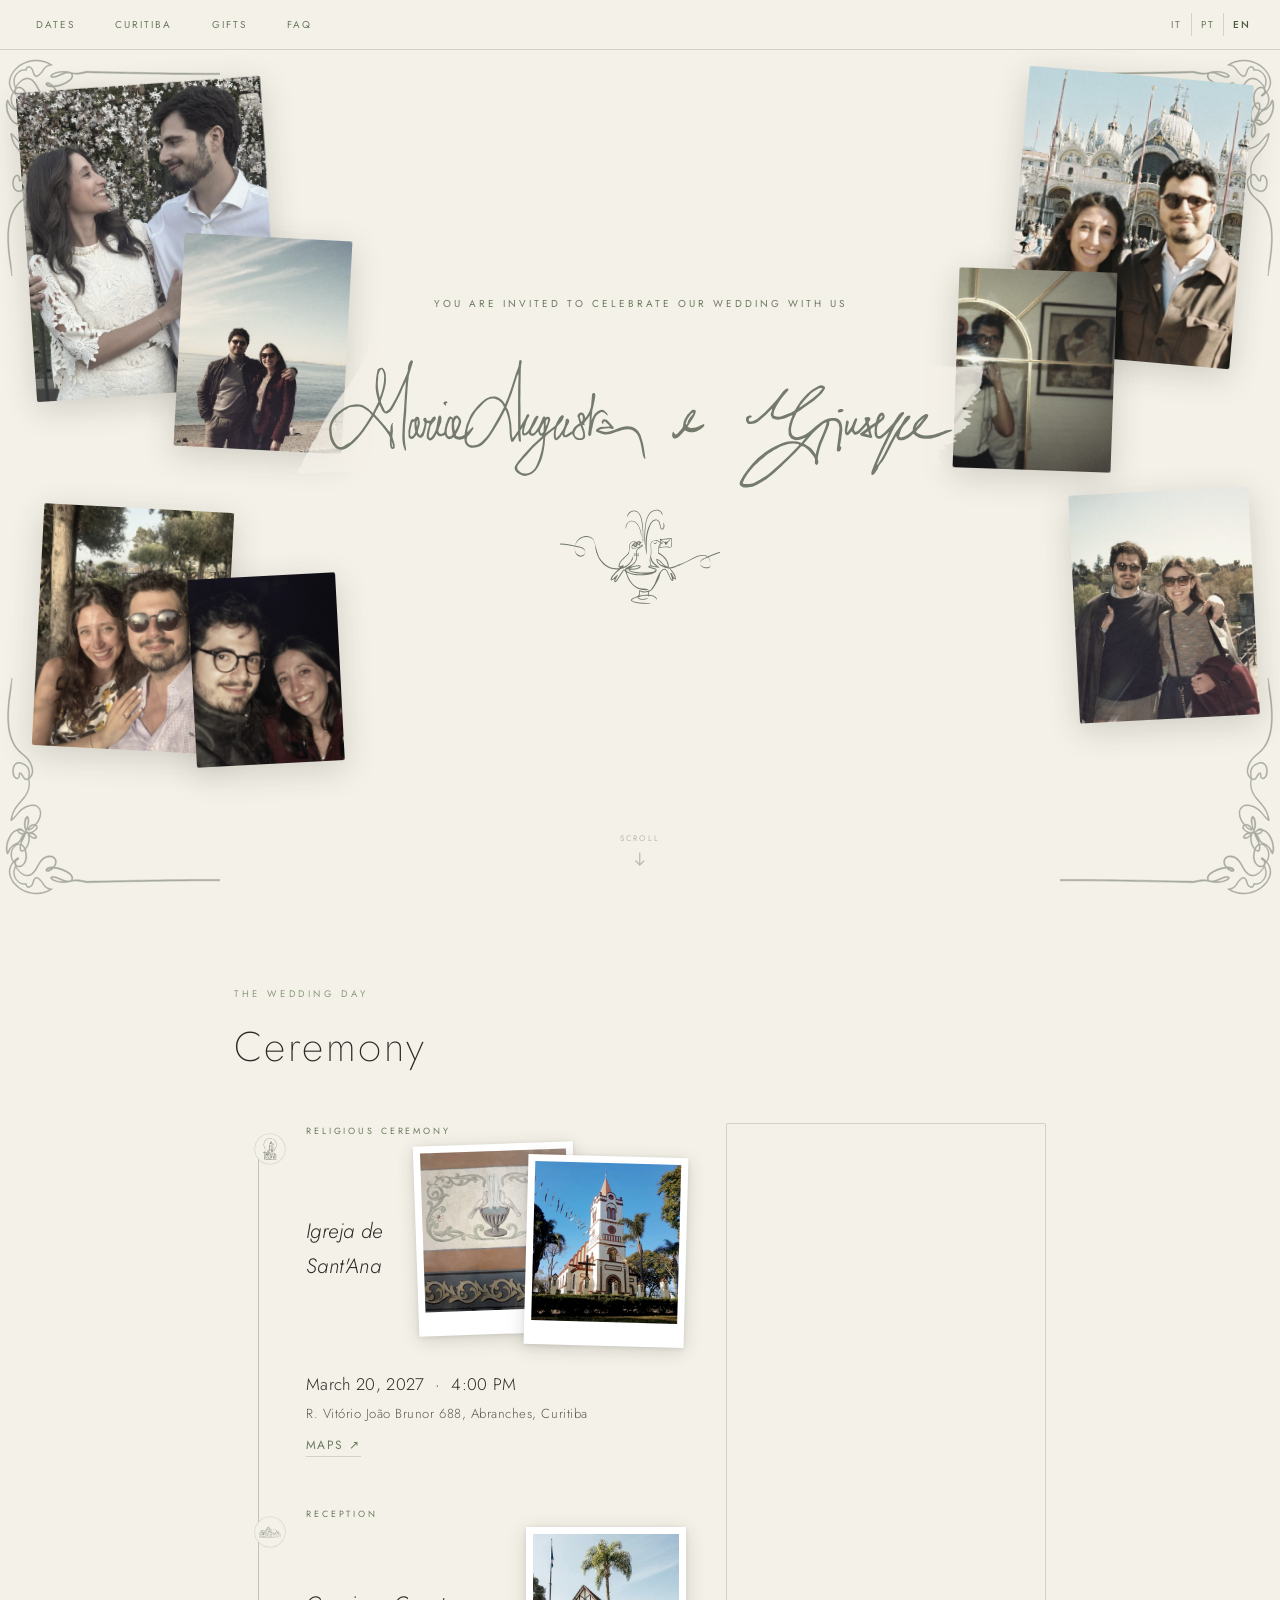
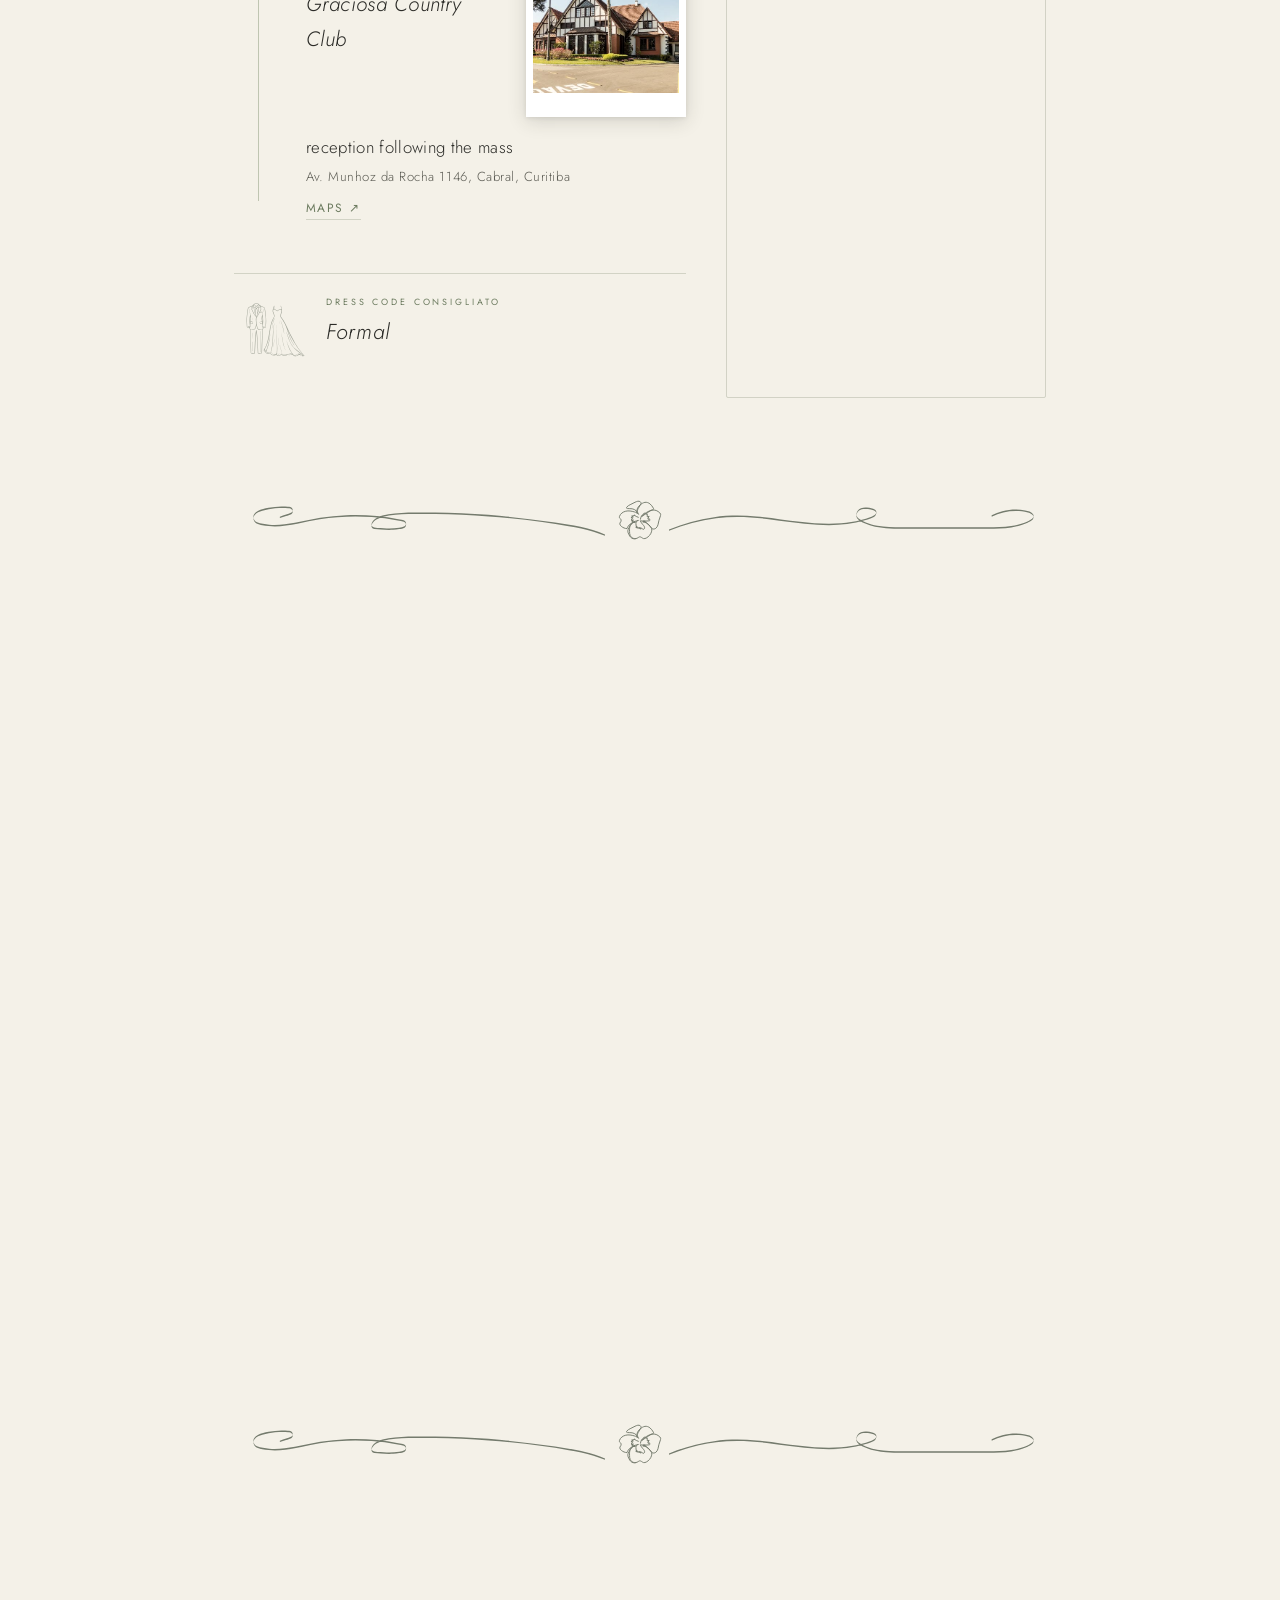
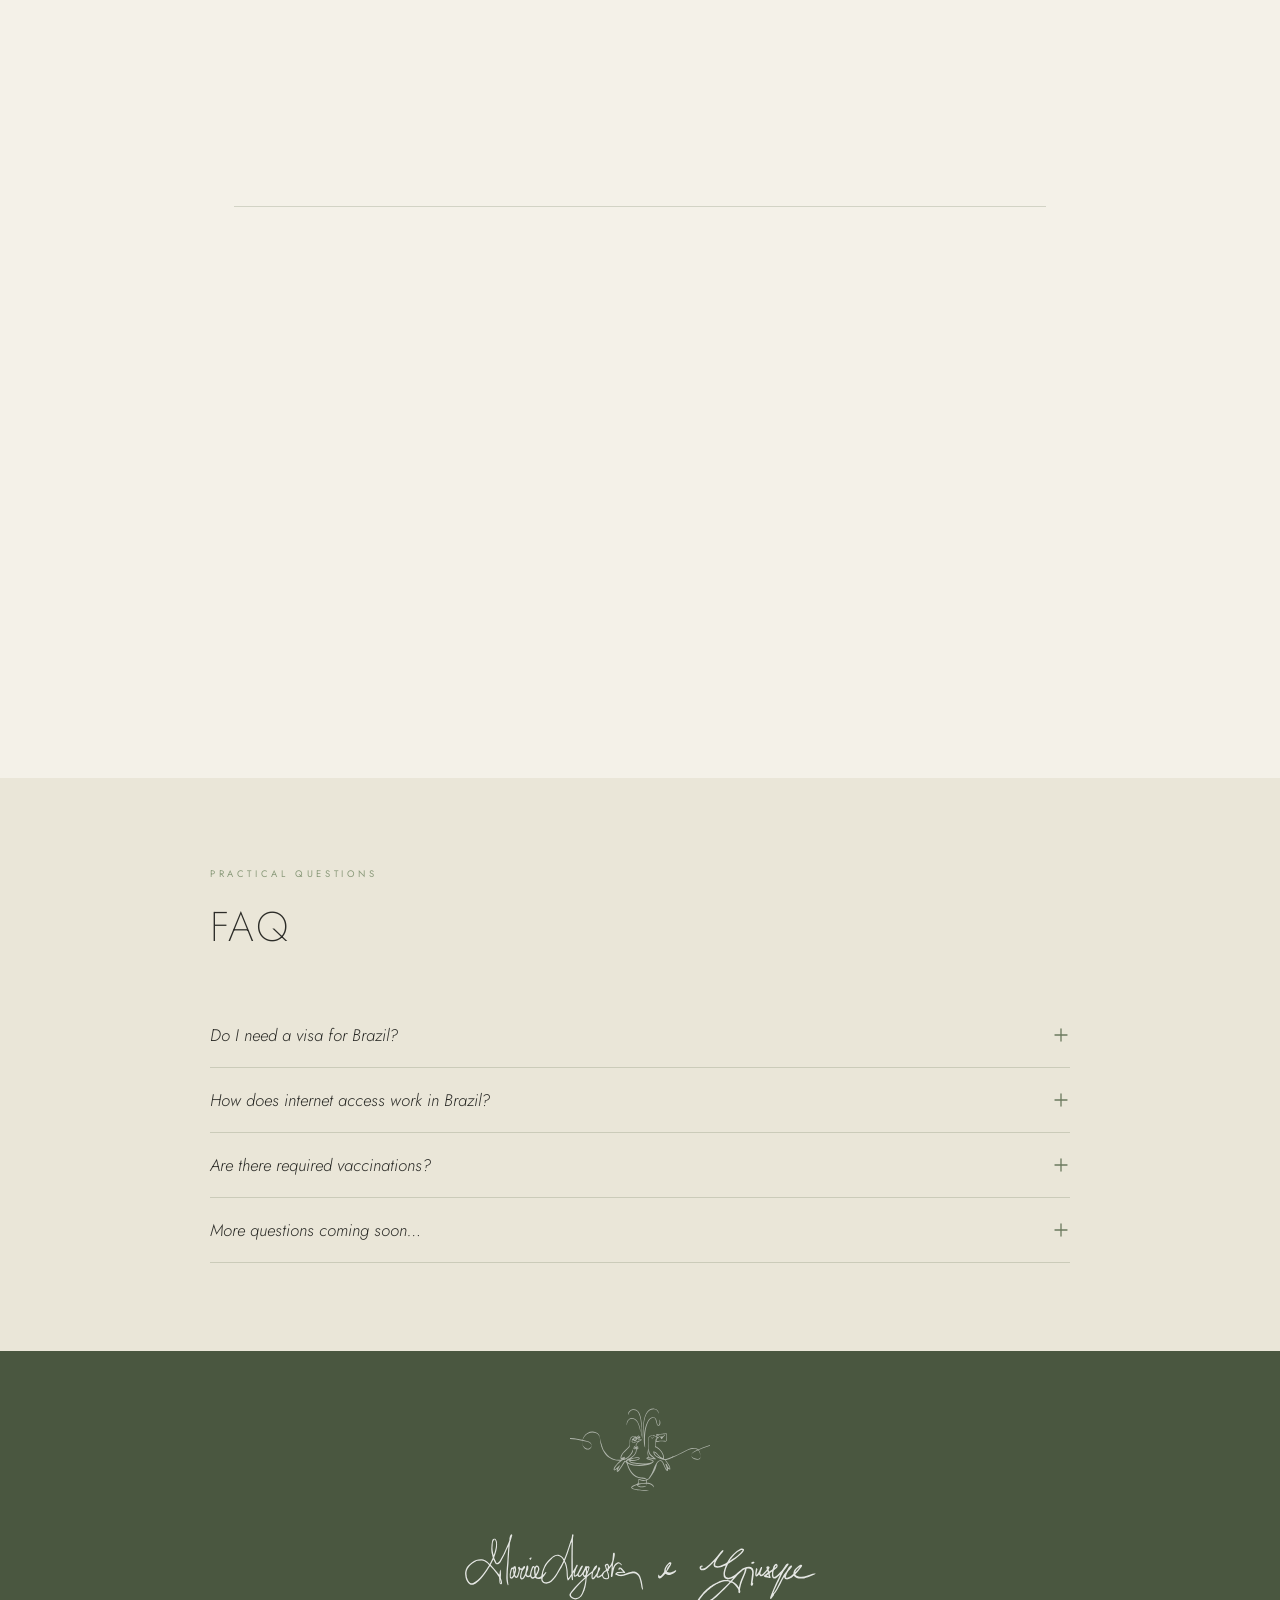
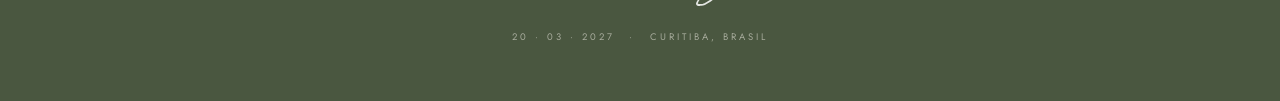
==== matrimonio/index.html @ 9238270e "change pic order" ====
<!doctype html><html><head><meta charset=utf8><meta name=viewport content="width=device-width,initial-scale=1"><style>:root{color-scheme:light}body{margin:0;padding:0;font:14px -apple-system,BlinkMacSystemFont,sans-serif;background:#fff;color:#000}img{max-width:100%}[hidden]:not([hidden=until-found i]){display:none!important}</style></head><body>
<!doctype html>
<html lang="it">
<head>
<meta charset="utf-8">
<base href="/matrimonio/">
<meta name="viewport" content="width=device-width, initial-scale=1">
<title>Maria Augusta & Giuseppe</title>
<meta name="description" content="Maria Augusta e Giuseppe — 20 Marzo 2027, Curitiba, Brasil">
<meta name="robots" content="noindex, nofollow">
<link rel="icon" type="image/svg+xml" href="data:image/svg+xml,%3Csvg%20xmlns%3D%27http%3A%2F%2Fwww.w3.org%2F2000%2Fsvg%27%20viewBox%3D%270%200%2032%2032%27%3E%3Crect%20width%3D%2732%27%20height%3D%2732%27%20fill%3D%27%23F4F1E8%27%2F%3E%3Ctext%20x%3D%2716%27%20y%3D%2723%27%20text-anchor%3D%27middle%27%20font-size%3D%2720%27%20font-family%3D%27Georgia%2Cserif%27%20fill%3D%27%234A5740%27%3E%E2%99%A1%3C%2Ftext%3E%3C%2Fsvg%3E">
<link rel="shortcut icon" type="image/svg+xml" href="data:image/svg+xml,%3Csvg%20xmlns%3D%27http%3A%2F%2Fwww.w3.org%2F2000%2Fsvg%27%20viewBox%3D%270%200%2032%2032%27%3E%3Crect%20width%3D%2732%27%20height%3D%2732%27%20fill%3D%27%23F4F1E8%27%2F%3E%3Ctext%20x%3D%2716%27%20y%3D%2723%27%20text-anchor%3D%27middle%27%20font-size%3D%2720%27%20font-family%3D%27Georgia%2Cserif%27%20fill%3D%27%234A5740%27%3E%E2%99%A1%3C%2Ftext%3E%3C%2Fsvg%3E">
<link rel="preconnect" href="https://fonts.googleapis.com">
<link rel="preconnect" href="https://fonts.gstatic.com" crossorigin>
<link rel="stylesheet" href="https://fonts.googleapis.com/css2?family=Jost:ital,wght@0,200;0,300;0,400;0,500;1,300;1,400&display=swap">
<link rel="preload" as="image" href="assets/analogs/a1.jpg" fetchpriority="high">
<link rel="preload" as="image" href="assets/analogs/a2.jpg">
<link rel="preload" as="image" href="assets/analogs/a3.jpg">
<link rel="preload" as="image" href="assets/analogs/a4.jpg">
<link rel="preload" as="image" href="assets/analogs/a5.jpg">
<link rel="preload" as="image" href="assets/analogs/a6.jpg">
<link rel="preload" as="image" href="assets/analogs/a7.jpg">
<link rel="stylesheet" href="https://cdnjs.cloudflare.com/ajax/libs/leaflet/1.9.4/leaflet.min.css" crossorigin="">
<script src="https://cdnjs.cloudflare.com/ajax/libs/leaflet/1.9.4/leaflet.min.js" crossorigin=""></script>
<style>
/* ═══════════════════════════════════════════════════════
   DESIGN TOKENS
   ═══════════════════════════════════════════════════════ */
:root {
  --cream:      #F4F1E8;
  --cream-deep: #EAE6D8;
  --sage:       #6B7A5E;
  --sage-dark:  #4A5740;
  --sage-light: #8A9A7A;
  --ink:        #2C2C28;
  --ink-soft:   #5A5A52;
  --line:       rgba(107,122,94,0.25);

  --font: 'Jost', 'Futura', 'Century Gothic', sans-serif;

  color-scheme: light;
}

/* ── Reset ── */
*, *::before, *::after { box-sizing: border-box; margin: 0; padding: 0; }
html { scroll-behavior: smooth; }
body {
  background: var(--cream);
  color: var(--ink);
  font-family: var(--font);
  font-size: 17px;
  line-height: 1.7;
}
img { max-width: 100%; display: block; }

/* ── Sticky nav ── */
#main-nav {
  position: sticky;
  top: 0;
  z-index: 200;
  background: var(--cream);
  border-bottom: 1px solid var(--line);
  display: flex;
  align-items: center;
  justify-content: center;
  padding: 0 16px;
  transition: background 0.35s, border-color 0.35s, box-shadow 0.35s;
  /* prevent layout shift on mobile from safe-area recalc */
  will-change: background, box-shadow;
}
#main-nav.scrolled { box-shadow: 0 2px 12px rgba(74,87,64,0.08); }

/* Dark-green nav when past the hero */
#main-nav.nav-dark {
  background: var(--sage-dark);
  border-bottom-color: rgba(255,255,255,0.1);
  box-shadow: 0 2px 16px rgba(44,44,40,0.18);
}
#main-nav.nav-dark .nav-link { color: rgba(244,241,232,0.75); }
#main-nav.nav-dark .nav-link:hover,
#main-nav.nav-dark .nav-link.active { color: var(--cream); }
#main-nav.nav-dark .lang-btn { color: rgba(244,241,232,0.65); }
#main-nav.nav-dark .lang-btn:hover,
#main-nav.nav-dark .lang-btn.active { color: var(--cream); }
#main-nav.nav-dark .lang-btn + .lang-btn { border-left-color: rgba(255,255,255,0.15); }

/* ── Language bar — desktop: pinned right inside nav ── */
#lang-bar {
  margin-left: auto;
  display: flex;
  align-items: center;
  padding: 0 4px;
  flex-shrink: 0;
}
.lang-btn {
  background: none;
  border: none;
  font-family: var(--font);
  font-size: 10px;
  letter-spacing: 0.18em;
  color: var(--sage);
  cursor: pointer;
  padding: 4px 9px;
  font-weight: 400;
  transition: color 0.2s;
  text-transform: uppercase;
}
.lang-btn:hover, .lang-btn.active { color: var(--sage-dark); font-weight: 500; }
.lang-btn + .lang-btn { border-left: 1px solid var(--line); }

/* ── Mobile: lang pill fixed bottom-right, always visible ── */
@media (max-width: 760px) {
  /* On mobile: nav is sticky but starts invisible — scrolls with hero, sticks after */
  #main-nav {
    position: sticky;
    top: 0;
    z-index: 1000;
    background: transparent;
    border-bottom-color: transparent;
    box-shadow: none !important;
    transition: background 0.3s, border-color 0.3s, box-shadow 0.3s;
  }
  /* Nav becomes visible (dark green) only once past the hero */
  #main-nav.nav-dark {
    background: var(--sage-dark) !important;
    border-bottom-color: rgba(255,255,255,0.1) !important;
    box-shadow: 0 2px 16px rgba(44,44,40,0.18) !important;
  }
  /* Cream background once scrolled but still in hero (e.g. after half-scroll) */
  #main-nav.scrolled:not(.nav-dark) {
    background: rgba(244,241,232,0.92) !important;
    border-bottom-color: var(--line) !important;
    box-shadow: 0 2px 8px rgba(44,44,40,0.08) !important;
    backdrop-filter: blur(8px);
    -webkit-backdrop-filter: blur(8px);
  }
  body { padding-top: 0; }
  /* Hero fills full svh — sticky nav is part of flow so subtract its height */
  #home {
    min-height: calc(100svh - 52px);
    padding-top: 32px;
  }

  #lang-bar {
    position: fixed;
    bottom: max(20px, env(safe-area-inset-bottom, 20px));
    right: 16px;
    top: auto;
    margin-left: 0;
    background: rgba(244,241,232,0.95);
    border: 1px solid var(--line);
    border-radius: 20px;
    padding: 5px 10px;
    box-shadow: 0 2px 12px rgba(44,44,40,0.18);
    z-index: 300;
    backdrop-filter: blur(6px);
    -webkit-backdrop-filter: blur(6px);
  }
  /* Always use dark text on mobile pill regardless of scroll/nav state —
     use high-specificity selector to beat #main-nav.nav-dark .lang-btn */
  #main-nav #lang-bar .lang-btn,
  #lang-bar .lang-btn { color: var(--sage) !important; }
  #main-nav #lang-bar .lang-btn:hover,
  #main-nav #lang-bar .lang-btn.active,
  #lang-bar .lang-btn:hover,
  #lang-bar .lang-btn.active { color: var(--sage-dark) !important; }
  #main-nav #lang-bar .lang-btn + .lang-btn,
  #lang-bar .lang-btn + .lang-btn { border-left-color: var(--line) !important; }
  .lang-btn { padding: 4px 8px; font-size: 10px; }

  /* Mobile: hide all static photos — slideshow takes over */
  .hero-photo { display: none !important; }

  /* Mobile: hide slideshow, show 4 corner photos instead */
  .hero-slideshow { display: none !important; }

  /* top-left big, top-right small, bottom-left small, bottom-right big */
  .hero-photo.p1 { display: block !important; width: 20vw; height: 26vw; top: 4%;    left: 2%;  right: auto; bottom: auto; }
  .hero-photo.p2 { display: block !important; width: 20vw; height: 26vw; bottom: 8%; left: 2%; right: auto; top: auto; }
  .hero-photo.p3 { display: block !important; width: 16vw; height: 20vw; top: 4%;    right: 2%; left: auto; bottom: auto; }
  .hero-photo.p4 { display: block !important; width: 20vw; height: 26vw; bottom: 8%; right: 2%; left: auto; top: auto; }
  .hero-photo.p5,
  .hero-photo.p6,
  .hero-photo.p7 { display: none !important; }

  /* Birds: smaller, sits between names and eyebrow */
  .hero-birds {
    width: 80px;
    margin: 12px auto 16px;
  }

  /* Names: slightly wider on mobile */
  .hero-names-img { width: 88%; max-width: none; }

  /* Scroll cue and content: above slideshow */
  .scroll-cue { z-index: 5; }
  .hero-content-group { position: relative; z-index: 3; }

  /* Names SVG: bigger on mobile */
  .hero-names-img {
    width: 96%;
    max-width: none;
  }
}
.nav-link {
  display: block;
  font-family: var(--font);
  font-size: 10px;
  letter-spacing: 0.2em;
  text-transform: uppercase;
  font-weight: 400;
  color: var(--sage);
  text-decoration: none;
  padding: 16px 20px;
  transition: color 0.2s;
  white-space: nowrap;
}
.nav-link:hover, .nav-link.active { color: var(--sage-dark); }

/* ── Section defaults ── */
section {
  padding-block: 88px;
  padding-inline: 24px;
  max-width: 860px;
  margin-inline: auto;
}

/* ── Section heading ── */
.section-eyebrow {
  font-family: var(--font);
  font-size: 9.5px;
  letter-spacing: 0.38em;
  text-transform: uppercase;
  font-weight: 400;
  color: var(--sage-light);
  margin-bottom: 10px;
}
.section-title {
  font-family: var(--font);
  font-weight: 200;
  font-size: clamp(1.8rem, 4.5vw, 2.6rem);
  letter-spacing: 0.06em;
  color: var(--ink);
  text-wrap: balance;
  margin-bottom: 40px;
}

/* ── Section divider ── */
.section-divider {
  width: 100%;
  max-width: 860px;
  margin-inline: auto;
  display: block;
  height: 56px;
  background: transparent;
  object-fit: contain;
  padding-inline: 24px;
  /* uniform vertical rhythm — sections end at their padding-block bottom,
     divider adds equal spacing on both sides */
  margin-block: 0;
}
/* wrapper so divider gets consistent vertical space */
.divider-wrap {
  padding-block: 6px;
  background: var(--cream);
}

/* ════════════════════════════════════════════════════
   HERO
   ════════════════════════════════════════════════════ */
#home {
  /* Fill exactly the viewport minus the sticky nav (~52px) */
  min-height: calc(100svh - 52px);
  display: flex;
  flex-direction: column;
  align-items: center;
  justify-content: center;
  text-align: center;
  /* top padding = nav height so content never starts under the nav bar */
  padding-block: 52px 64px;
  padding-inline: 24px;
  max-width: none;
  position: relative;
  overflow: hidden;
}

/* ── Mobile slideshow (hidden on desktop) ── */
.hero-slideshow { display: none; }

/* ── Parallax floating photos ── */
.hero-photos {
  position: absolute;
  inset: 0;
  pointer-events: none;
  z-index: 0;
}
.hero-photo {
  position: absolute;
  will-change: transform;
  box-shadow: 0 8px 32px rgba(44,44,40,0.18);
  overflow: hidden;
  border-radius: 2px;
}
.hero-photo img {
  width: 100%;
  height: 100%;
  object-fit: cover;
  display: block;
  filter: sepia(20%) saturate(0.75) brightness(1.04) contrast(0.92);
  image-orientation: from-image;
}
/* Individual photo positions + sizes — rotation applied by JS via data-rot */
/* LEFT side: 4 photos — two overlapping columns */
.hero-photo.p1 { width: 245px; height: 310px; top:  4%; left:  2%; }   /* outer top-left */
.hero-photo.p2 { width: 190px; height: 242px; top: 54%; left:  3%; }   /* outer bottom-left */
.hero-photo.p6 { width: 168px; height: 213px; top: 22%; left: 14%; }   /* inner — overlaps p1 bottom + p2 top */
.hero-photo.p7 { width: 148px; height: 188px; top: 62%; left: 15%; }   /* inner — overlaps p2, below p6 */
/* RIGHT side: 3 photos */
.hero-photo.p3 { width: 225px; height: 285px; top:  3%; right: 3%; }   /* outer top-right */
.hero-photo.p4 { width: 180px; height: 228px; top: 52%; right: 2%; }   /* outer bottom-right */
.hero-photo.p5 { width: 158px; height: 200px; top: 26%; right:13%; }   /* inner right */

/* Hero content sits above photos */
#home > *:not(.hero-photos):not(.hero-slideshow):not(.corner-frame):not(.hero-brush-svg):not(.scroll-cue) {
  position: relative;
  z-index: 3;
}
/* Scroll cue is absolute-positioned, needs its own stacking */
.scroll-cue {
  z-index: 5 !important;
}
/* Content group: transparent flex column wrapper, centred */
.hero-content-group {
  display: flex;
  flex-direction: column;
  align-items: center;
  width: 100%;
}

/* ── Hero intro animations ── */
@keyframes photoPopIn {
  0%   { opacity: 0; transform: rotate(var(--rot)) scale(0.82) translate(0,0); }
  60%  { opacity: 1; transform: rotate(var(--rot)) scale(1.04) translate(0,0); }
  100% { opacity: 1; transform: rotate(var(--rot)) scale(1)    translate(0,0); }
}
@keyframes heroFadeUp {
  from { opacity: 0; transform: translateY(16px); }
  to   { opacity: 1; transform: translateY(0); }
}

/* Photos hidden until JS fires the animation */
.hero-photo {
  opacity: 0;
}
.hero-photo.animate-in {
  animation: photoPopIn 0.55s cubic-bezier(0.34, 1.3, 0.64, 1) forwards;
}

/* Text group hidden; fades in as a block */
.hero-content-group {
  display: contents; /* children keep their own layout */
}
.hero-content-group > * {
  position: relative;
  z-index: 3;
}
.hero-content-group.animate-in > * {
  animation: heroFadeUp 0.7s ease forwards;
}
/* Stagger each child of the content group */
.hero-content-group.animate-in > *:nth-child(1) { animation-delay: 0s; }
.hero-content-group.animate-in > *:nth-child(2) { animation-delay: 0.08s; }
.hero-content-group.animate-in > *:nth-child(3) { animation-delay: 0.16s; }
.hero-content-group.animate-in > *:nth-child(4) { animation-delay: 0.24s; }
.hero-content-group.animate-in > *:nth-child(5) { animation-delay: 0.32s; }
/* Before animate-in fires, keep content invisible */
.hero-content-group > * { opacity: 0; }

.corner-frame {
  position: absolute;
  width: 220px;
  height: 220px;
  pointer-events: none;
  opacity: 0.6;
}
.corner-frame.tl { top: 6px; left: 0; }
.corner-frame.tr { top: 6px; right: 0; transform: scaleX(-1); }
.corner-frame.bl { bottom: 0; left: 0; transform: scaleY(-1); }
.corner-frame.br { bottom: 0; right: 0; transform: scale(-1); }

.hero-eyebrow {
  font-family: var(--font);
  font-size: 10px;
  letter-spacing: 0.3em;
  text-transform: uppercase;
  font-weight: 400;
  color: var(--sage);
  margin-bottom: 28px;
}

.hero-birds {
  width: 160px;
  height: auto;
  margin: 0 auto 36px;
}
.hero-birds-placeholder {
  width: 160px;
  height: 100px;
  margin: 0 auto 36px;
  border: 1px dashed var(--sage-light);
  border-radius: 4px;
  display: flex;
  align-items: center;
  justify-content: center;
  color: var(--sage-light);
  font-size: 9px;
  letter-spacing: 0.18em;
  text-transform: uppercase;
  opacity: 0.7;
}

.hero-names-img {
  max-width: 640px;
  width: 90%;
  height: auto;
  margin: 0 auto 6px;
}

.hero-date {
  font-family: var(--font);
  font-size: 13px;
  letter-spacing: 0.32em;
  text-transform: uppercase;
  font-weight: 400;
  color: var(--sage);
  margin-top: 28px;
  margin-bottom: 56px;
}

/* ── Brush strokes behind hero text — sized/placed by JS ── */
@keyframes brushDraw {
  from { clip-path: inset(-60% 105% -60% -5%); }
  to   { clip-path: inset(-60%   0% -60% -5%); }
}
.hero-brush-svg {
  position: absolute;
  z-index: 1;
  pointer-events: none;
  opacity: 0;
  overflow: visible;
  object-fit: fill;   /* SVG squishes/stretches to match JS-set dimensions */
  clip-path: inset(-60% 105% -60% -5%);
  /* no blend mode — cream fill matches bg exactly, invisible on desktop */
}
.hero-brush-svg.animate-in {
  opacity: 0.8;
  animation: brushDraw 0.7s cubic-bezier(0.3, 0, 0.5, 1) forwards;
}


.quick-links {
  display: flex;
  flex-wrap: wrap;
  justify-content: center;
  gap: 10px;
}
.quick-link {
  font-family: var(--font);
  font-size: 9.5px;
  letter-spacing: 0.22em;
  text-transform: uppercase;
  font-weight: 400;
  color: var(--sage-dark);
  text-decoration: none;
  border: 1px solid var(--sage-light);
  padding: 10px 22px;
  background: rgba(244,241,232,0.55);
  backdrop-filter: blur(4px);
  -webkit-backdrop-filter: blur(4px);
  transition: background 0.2s, color 0.2s;
}
.quick-link:hover {
  background: var(--sage-dark);
  color: var(--cream);
  border-color: var(--sage-dark);
}

.scroll-cue {
  position: absolute;
  bottom: 28px;
  left: 50%;
  transform: translateX(-50%);
  display: flex;
  flex-direction: column;
  align-items: center;
  gap: 6px;
  opacity: 0.45;
  animation: nudge 2.2s ease-in-out infinite;
  z-index: 4;
}
.scroll-cue span {
  font-family: var(--font);
  font-size: 8px;
  letter-spacing: 0.28em;
  text-transform: uppercase;
  color: var(--sage);
}
@keyframes nudge {
  0%, 100% { transform: translateX(-50%) translateY(0); }
  50%       { transform: translateX(-50%) translateY(6px); }
}

/* ════════════════════════════════════════════════════
   CERIMÔNIA
   ════════════════════════════════════════════════════ */
#cerimonia { background: var(--cream); }

.timeline {
  position: relative;
  padding-left: 72px;
  margin-bottom: 52px;
}
.timeline::before {
  content: '';
  position: absolute;
  left: 24px;
  top: 20px;
  bottom: 20px;
  width: 1px;
  background: var(--sage-light);
  opacity: 0.5;
}

.timeline-stop {
  position: relative;
  margin-bottom: 48px;
}
.timeline-stop:last-child { margin-bottom: 0; }
.timeline-place-row { isolation: isolate; }

.timeline-icon {
  position: absolute;
  left: -62px;
  top: 0;
  width: 52px;
  height: 52px;
  background: var(--cream);
  display: flex;
  align-items: center;
  justify-content: center;
  border: 1px solid var(--line);
  border-radius: 50%;
  padding: 6px;
  transition: transform 0.6s cubic-bezier(0.34,1.56,0.64,1), box-shadow 0.4s ease;
  transform: scale(0.6);
}
.timeline-icon.in-view {
  transform: scale(1.12);
  box-shadow: 0 6px 28px rgba(74,87,64,0.22);
}
.timeline-icon img {
  width: 100%;
  height: 100%;
  object-fit: contain;
}

.timeline-label {
  font-family: var(--font);
  font-size: 9px;
  letter-spacing: 0.32em;
  text-transform: uppercase;
  font-weight: 400;
  color: var(--sage);
  margin-bottom: 6px;
}
.timeline-place {
  font-family: var(--font);
  font-weight: 300;
  font-style: italic;
  font-size: 1.3rem;
  color: var(--ink);
  margin-bottom: 4px;
  letter-spacing: 0.02em;
}
.timeline-detail {
  font-family: var(--font);
  font-size: 0.88rem;
  color: var(--ink-soft);
  font-weight: 300;
  line-height: 1.6;
}
.timeline-date {
  font-family: var(--font);
  font-weight: 300;
  font-size: 1.05rem;
  color: var(--ink);
  margin-bottom: 4px;
  letter-spacing: 0.02em;
}
.timeline-address {
  font-family: var(--font);
  font-size: 0.82rem;
  font-weight: 300;
  color: var(--ink-soft);
  letter-spacing: 0.04em;
  margin-bottom: 2px;
}
.timeline-maps-link {
  display: inline-block;
  margin-top: 8px;
  font-family: var(--font);
  font-size: 0.75rem;
  letter-spacing: 0.12em;
  text-transform: uppercase;
  color: var(--sage);
  text-decoration: none;
  border-bottom: 1px solid var(--line);
  padding-bottom: 1px;
  transition: color 0.2s, border-color 0.2s;
}
.timeline-maps-link:hover { color: var(--sage-dark); border-color: var(--sage-dark); }

.dress-code-block {
  padding: 20px 0 32px;
  margin-bottom: 0;
  display: flex;
  align-items: flex-start;
  gap: 20px;
  border-top: 1px solid var(--line);
}
.dress-icon {
  flex-shrink: 0;
  width: 72px;
  height: 72px;
  opacity: 0.65;
}
.dress-label {
  font-family: var(--font);
  font-size: 9px;
  letter-spacing: 0.32em;
  text-transform: uppercase;
  font-weight: 400;
  color: var(--sage);
  margin-bottom: 5px;
}
.dress-value {
  font-family: var(--font);
  font-weight: 300;
  font-style: italic;
  font-size: 1.35rem;
  color: var(--ink);
  letter-spacing: 0.03em;
  margin-bottom: 5px;
}
.dress-desc {
  font-size: 0.86rem;
  font-weight: 300;
  color: var(--ink-soft);
}

.map-link-banner {
  display: flex;
  align-items: center;
  justify-content: space-between;
  gap: 16px;
  border: 1px solid var(--line);
  padding: 20px 24px;
  text-decoration: none;
  transition: border-color 0.2s, background 0.2s;
}
.map-link-banner:hover { border-color: var(--sage); background: var(--cream-deep); }
.map-link-text {
  font-family: var(--font);
  font-size: 10px;
  letter-spacing: 0.22em;
  text-transform: uppercase;
  font-weight: 400;
  color: var(--sage-dark);
}
.map-link-sub {
  font-size: 0.84rem;
  font-weight: 300;
  color: var(--ink-soft);
  margin-top: 3px;
  font-style: italic;
}
.map-arrow { color: var(--sage); flex-shrink: 0; }

/* ════════════════════════════════════════════════════
   PRESENTI
   ════════════════════════════════════════════════════ */
#presenti {
  background: var(--cream);
}

.gifts-intro {
  font-family: var(--font);
  font-weight: 300;
  font-style: italic;
  font-size: 1.1rem;
  color: var(--ink-soft);
  max-width: 540px;
  margin-bottom: 40px;
  text-wrap: balance;
  line-height: 1.8;
}

/* ── Lista nozze: 3-column row ── */
.gift-lists {
  display: grid;
  grid-template-columns: repeat(3, 1fr);
  gap: 14px;
  border-top: 1px solid var(--line);
  padding-top: 16px;
  margin-bottom: 14px;
}
@media (max-width: 600px) {
  .gift-lists { grid-template-columns: 1fr; }
}

.gift-list-card {
  display: flex;
  flex-direction: column;
  border: 1px solid var(--line);
  border-radius: 2px;
  overflow: hidden;
  text-decoration: none;
  background: var(--cream);
  transition: background 0.2s, border-color 0.2s;
}
.gift-list-card:hover {
  background: var(--cream-deep);
  border-color: var(--sage-light);
}
.gift-list-img {
  width: 100%;
  aspect-ratio: 3/2;
  overflow: hidden;
  position: relative;
  background: var(--cream-deep);
}
.gift-list-img img {
  position: absolute; inset: 0;
  width: 100%; height: 100%;
  object-fit: cover;
}
.gift-list-body {
  padding: 16px 18px 18px;
  display: flex;
  flex-direction: column;
  gap: 4px;
  flex: 1;
}
.gift-list-label {
  font-family: var(--font);
  font-size: 9.5px;
  letter-spacing: 0.28em;
  text-transform: uppercase;
  font-weight: 400;
  color: var(--sage);
}
.gift-list-name {
  font-family: var(--font);
  font-weight: 300;
  font-size: 1.1rem;
  color: var(--ink);
}
.gift-list-cta {
  font-family: var(--font);
  font-size: 9px;
  letter-spacing: 0.2em;
  text-transform: uppercase;
  color: var(--sage-dark);
  border-bottom: 1px solid var(--sage-light);
  padding-bottom: 1px;
  margin-top: 10px;
  align-self: flex-start;
  transition: color 0.2s, border-color 0.2s;
}
.gift-list-card:hover .gift-list-cta { color: var(--ink); border-color: var(--ink); }

/* ── Vita insieme: wide banner ── */
.gift-vita {
  border: 1px solid var(--line);
  border-radius: 2px;
  overflow: hidden;
  display: grid;
  grid-template-columns: 200px 1fr;
  min-height: 160px;
  cursor: pointer;
  text-decoration: none;
  background: var(--cream);
  transition: background 0.2s, border-color 0.2s;
}
.gift-vita:hover { background: var(--cream-deep); border-color: var(--sage-light); }
@media (max-width: 600px) {
  .gift-vita { grid-template-columns: 1fr; }
  .gift-vita-img { aspect-ratio: 16/7; min-height: unset; }
}
.gift-vita-img {
  position: relative;
  overflow: hidden;
  background: var(--cream-deep);
}
.gift-vita-img img {
  position: absolute; inset: 0;
  width: 100%; height: 100%;
  object-fit: cover;
}
.gift-vita-body {
  padding: 28px 32px;
  display: flex;
  flex-direction: column;
  justify-content: center;
  gap: 8px;
}
.gift-vita-label {
  font-family: var(--font);
  font-size: 9.5px;
  letter-spacing: 0.28em;
  text-transform: uppercase;
  font-weight: 400;
  color: var(--sage);
}
.gift-vita-text {
  font-family: var(--font);
  font-weight: 300;
  font-style: italic;
  font-size: 1rem;
  color: var(--ink-soft);
  line-height: 1.75;
  max-width: 480px;
}
.gift-vita-cta {
  font-family: var(--font);
  font-size: 9px;
  letter-spacing: 0.2em;
  text-transform: uppercase;
  color: var(--sage-dark);
  border-bottom: 1px solid var(--sage-light);
  padding-bottom: 1px;
  margin-top: 4px;
  align-self: flex-start;
  transition: color 0.2s, border-color 0.2s;
}
.gift-vita:hover .gift-vita-cta { color: var(--ink); border-color: var(--ink); }

/* keep old classes for iban details (still used) */
.iban-block {
  display: block;
  padding: 28px 32px;
  background: var(--cream);
  border: 1px solid var(--line);
  border-radius: 2px;
  margin-top: 14px;
}
.iban-block .gift-item-label { margin-bottom: 12px; }
.iban-accounts {
  display: grid;
  grid-template-columns: 1fr 1fr;
  gap: 24px;
  margin-top: 4px;
}
.iban-entry label {
  font-family: var(--font);
  font-size: 9px;
  letter-spacing: 0.28em;
  text-transform: uppercase;
  font-weight: 400;
  color: var(--sage);
  display: block;
  margin-bottom: 5px;
}
.iban-value {
  font-family: var(--font);
  font-size: 0.88rem;
  font-weight: 300;
  color: var(--ink-soft);
  font-style: italic;
}
/* legacy – kept for any remaining references */
.gift-items { display: none; }
.gift-item-label {
  font-family: var(--font);
  font-size: 10px;
  letter-spacing: 0.28em;
  text-transform: uppercase;
  font-weight: 400;
  color: var(--sage);
}

/* ════════════════════════════════════════════════════
   VIAGEM — interactive map layout
   ════════════════════════════════════════════════════ */
#viagem {
  background: var(--cream);
  padding-inline: 0;
  max-width: none;
  padding-block: 0; /* section default overridden — viagem manages its own spacing */
}

.viagem-intro {
  max-width: 860px;
  margin-inline: auto;
  padding-inline: 24px;
  padding-top: 88px;
  padding-bottom: 40px;
}

/* ─ Leaflet map overrides ─ */
#map-sticky, #map-mobile, #map-brazil { background: var(--cream-deep); }

/* Zoom controls */
.leaflet-control-zoom a {
  font-family: var(--font) !important;
  color: var(--ink) !important;
  border-color: var(--line) !important;
  background: var(--cream) !important;
}
.leaflet-control-zoom a:hover { background: var(--cream-deep) !important; }
/* Attribution */
.leaflet-control-attribution {
  font-family: var(--font) !important;
  font-size: 9px !important;
  color: var(--ink-soft) !important;
  background: rgba(244,241,232,0.8) !important;
  letter-spacing: 0.04em;
}
/* Popup */
.leaflet-popup-content-wrapper {
  border-radius: 2px !important;
  box-shadow: 0 4px 20px rgba(74,87,64,0.15) !important;
  border: 1px solid var(--line) !important;
  background: var(--cream) !important;
  padding: 0 !important;
}
.leaflet-popup-content { margin: 12px 14px !important; }
.leaflet-popup-tip { background: var(--cream) !important; }
.leaflet-popup-close-button {
  color: var(--ink-soft) !important;
  top: 4px !important;
  right: 6px !important;
}
.map-popup strong {
  font-family: var(--font);
  font-weight: 400;
  font-style: italic;
  font-size: 13px;
  color: var(--ink);
  display: block;
  margin-bottom: 2px;
}
.map-popup span {
  font-family: var(--font);
  font-size: 11px;
  color: var(--ink-soft);
  font-weight: 300;
  letter-spacing: 0.06em;
}
.map-popup a.brazil-popup-link {
  display: block;
  margin-top: 6px;
  font-family: var(--font);
  font-size: 10px;
  letter-spacing: 0.14em;
  text-transform: uppercase;
  color: var(--sage-dark);
  text-decoration: none;
  font-weight: 400;
  border-top: 1px solid var(--line);
  padding-top: 6px;
}
.map-popup a.brazil-popup-link:hover { color: var(--ink); }

/* ─ Desktop: sticky split layout ─ */
.viagem-sticky-wrap {
  display: flex;
  align-items: flex-start;
  max-width: 1200px;
  margin-inline: auto;
  padding-inline: 24px;
  gap: 0;
}

.viagem-map-sticky {
  position: sticky;
  top: 52px;
  width: 42%;
  flex-shrink: 0;
  height: calc(100vh - 52px - 40px);
  display: flex;
  flex-direction: column;
  padding: 32px 32px 32px 0;
}
#map-sticky {
  flex: 1;
  border: 1px solid var(--line);
  border-radius: 2px;
  overflow: hidden;
}

/* Hide the top full-width map on desktop — only used for mobile */
.viagem-map-mobile {
  display: none;
}

.viagem-content {
  flex: 1;
  padding: 48px 0 88px 40px;
  border-left: 1px solid var(--line);
}

.travel-city-heading {
  font-family: var(--font);
  font-weight: 200;
  font-style: italic;
  font-size: 1.4rem;
  color: var(--ink);
  letter-spacing: 0.04em;
  margin-bottom: 36px;
  padding-bottom: 14px;
  border-bottom: 1px solid var(--line);
}

.travel-col { margin-bottom: 52px; }
.travel-col:last-child { margin-bottom: 0; }

.travel-col-title {
  font-family: var(--font);
  font-size: 10px;
  letter-spacing: 0.28em;
  text-transform: uppercase;
  font-weight: 400;
  color: var(--sage);
  margin-bottom: 20px;
  padding-bottom: 10px;
  border-bottom: 1px solid var(--line);
}

/* ─ Location cards (list items) ─ */
.travel-card {
  padding: 14px 16px;
  border-bottom: 1px solid var(--line);
  cursor: pointer;
  transition: background 0.18s;
  border-radius: 2px;
  display: flex;
  align-items: flex-start;
  gap: 12px;
  text-decoration: none;
  color: inherit;
}
.travel-card:hover, .travel-card.active {
  background: var(--cream-deep);
}
.travel-card.active {
  border-left: 2px solid var(--sage);
  padding-left: 14px;
}
.travel-card-dot {
  flex-shrink: 0;
  width: 8px;
  height: 8px;
  border-radius: 50%;
  margin-top: 7px;
}
/* dot colours by category */
.cat-venue   .travel-card-dot { background: var(--sage-dark); }
.cat-hotel   .travel-card-dot { background: var(--sage); }
.cat-sight   .travel-card-dot { background: var(--sage-light); }

.travel-card-body { flex: 1; min-width: 0; }
.travel-card-name {
  font-family: var(--font);
  font-weight: 300;
  font-style: italic;
  font-size: 1rem;
  color: var(--ink);
  line-height: 1.3;
}
.travel-card-sub {
  font-size: 0.8rem;
  font-weight: 300;
  color: var(--ink-soft);
  margin-top: 3px;
  line-height: 1.5;
}
.travel-card-maps {
  flex-shrink: 0;
  font-family: var(--font);
  font-size: 8.5px;
  letter-spacing: 0.14em;
  text-transform: uppercase;
  font-weight: 400;
  color: var(--sage-light);
  white-space: nowrap;
  margin-top: 6px;
  padding-top: 4px;
  border-top: 1px solid var(--line);
  align-self: flex-end;
  text-decoration: none;
  transition: color 0.2s;
}
.travel-card-maps:hover { color: var(--sage-dark); }

/* ─ Legend ─ */
.map-legend {
  display: flex;
  gap: 16px;
  flex-wrap: wrap;
  margin-bottom: 28px;
  padding-bottom: 16px;
  border-bottom: 1px solid var(--line);
}
.legend-item {
  display: flex;
  align-items: center;
  gap: 6px;
  font-family: var(--font);
  font-size: 9px;
  letter-spacing: 0.2em;
  text-transform: uppercase;
  font-weight: 400;
  color: var(--ink-soft);
}
.legend-dot {
  width: 8px;
  height: 8px;
  border-radius: 50%;
  flex-shrink: 0;
}

/* ════════════════════════════════════════════════════
   FAQ
   ════════════════════════════════════════════════════ */
#faq {
  background: var(--cream-deep);
  max-width: none;
  padding-inline: 24px;
}
#faq > * {
  max-width: 860px;
  margin-inline: auto;
}
.faq-list {
  max-width: 860px;
  margin-inline: auto;
}

.faq-list { display: flex; flex-direction: column; }
.faq-item { border-bottom: 1px solid var(--line); }
.faq-question {
  width: 100%;
  background: none;
  border: none;
  text-align: left;
  padding: 20px 0;
  display: flex;
  justify-content: space-between;
  align-items: center;
  cursor: pointer;
  gap: 16px;
}
.faq-q-text {
  font-family: var(--font);
  font-weight: 300;
  font-style: italic;
  font-size: 1.05rem;
  color: var(--ink);
}
.faq-icon {
  flex-shrink: 0;
  width: 18px;
  height: 18px;
  color: var(--sage);
  transition: transform 0.3s;
}
.faq-item.open .faq-icon { transform: rotate(45deg); }
.faq-answer {
  max-height: 0;
  overflow: hidden;
  transition: max-height 0.4s ease;
}
.faq-item.open .faq-answer { max-height: 400px; }
.faq-answer-inner {
  font-size: 0.88rem;
  font-weight: 300;
  color: var(--ink-soft);
  line-height: 1.8;
  padding-bottom: 20px;
}

/* ════════════════════════════════════════════════════
   FOOTER
   ════════════════════════════════════════════════════ */
footer {
  background: var(--sage-dark);
  color: var(--cream);
  text-align: center;
  padding: 56px 24px;
}
.footer-birds {
  width: 140px;
  height: auto;
  margin: 0 auto 28px;
  opacity: 0.55;
  filter: brightness(0) invert(1);
}
/* footer names are now an SVG image, same as hero */
.footer-names-img {
  max-width: 360px;
  width: 100%;
  height: auto;
  margin: 0 auto 16px;
  /* invert to cream on the dark background */
  filter: brightness(0) invert(1);
  opacity: 0.85;
}
.footer-date {
  font-family: var(--font);
  font-size: 9.5px;
  letter-spacing: 0.32em;
  text-transform: uppercase;
  font-weight: 400;
  opacity: 0.55;
}

/* ════════════════════════════════════════════════════
   RESPONSIVE
   ════════════════════════════════════════════════════ */
@media (max-width: 760px) {
  #main-nav { overflow-x: auto; justify-content: flex-start; }
  .nav-link { padding: 14px 12px; font-size: 9.5px; }
  .corner-frame { width: 130px; height: 130px; }
  .gift-items { grid-template-columns: 1fr; gap: 12px; }
  .gift-item { grid-template-columns: 72px 1fr; }
  .iban-block { grid-column: 1; padding: 24px 20px; }
  .iban-accounts { grid-template-columns: 1fr; }
  .map-link-banner { flex-direction: column; align-items: flex-start; }
  .timeline { padding-left: 60px; }
  .timeline::before { left: 20px; }
  .timeline-icon { left: -60px; width: 44px; height: 44px; }

  /* ── MOBILE travel layout ── */
  /* Show top mobile map, hide desktop sticky wrap */
  .viagem-map-mobile {
    display: block;
    width: 100%;
    height: 45vh;
    min-height: 260px;
    max-height: 380px;
    border-top: 1px solid var(--line);
    border-bottom: 1px solid var(--line);
  }
  #map-mobile {
    width: 100%;
    height: 100%;
  }
  .viagem-sticky-wrap {
    display: block;
    padding-inline: 0;
  }
  .viagem-map-sticky {
    display: none; /* hide the desktop sticky pane */
  }
  .viagem-content {
    padding: 32px 20px 64px;
    border-left: none;
    border-top: 1px solid var(--line);
  }
  .map-legend { margin-bottom: 20px; }
  .travel-card { padding: 12px 16px; }
}

/* ════════════════════════════════════════════════════
   PRE-WEDDING (IT-only section)
   ════════════════════════════════════════════════════ */
#prewedding { background: var(--cream); }

/* ════════════════════════════════════════════════════
   SECTION WITH INLINE MINI-MAP
   ════════════════════════════════════════════════════ */
.section-with-map {
  display: grid;
  grid-template-columns: 1fr 320px;
  gap: 40px;
  align-items: stretch; /* map pane grows to match text height */
}
.section-map-pane {
  position: sticky;
  top: 72px;
  align-self: start; /* sticky needs align-self start */
  height: calc(100% - 0px);
}
.section-map-box {
  border: 1px solid var(--line);
  border-radius: 2px;
  overflow: hidden;
  height: 100%;
  min-height: 280px;
}
.section-map-box .leaflet-map {
  width: 100%;
  height: 100%;
  min-height: 280px;
}
@media (max-width: 900px) {
  .section-with-map {
    grid-template-columns: 1fr;
  }
  .section-map-pane { position: static; height: auto; align-self: auto; }
  .section-map-box { display: none; }
}

/* ── Mobile: reduce section vertical spacing ── */
@media (max-width: 760px) {
  section { padding-block: 52px; }
  .divider-wrap { padding-block: 10px; }
}

/* ════════════════════════════════════════════════════
   CURITIBA TEASER SECTION
   ════════════════════════════════════════════════════ */
#curitiba {
  background: var(--cream);
  max-width: none;
  padding-inline: 0;
}
.curitiba-inner {
  max-width: 860px;
  margin-inline: auto;
  padding-inline: 24px;
  padding-block: 88px;
  display: grid;
  grid-template-columns: 1fr 1fr;
  gap: 56px;
  align-items: center;
}
.curitiba-text {}
.curitiba-categories {
  margin-top: 28px;
  display: flex;
  flex-direction: column;
  gap: 0;
}
.curitiba-cat {
  font-family: var(--font);
  font-size: 1.05rem;
  font-weight: 200;
  font-style: italic;
  color: var(--ink);
  letter-spacing: 0.03em;
  padding: 14px 0;
  border-bottom: 1px solid var(--line);
  display: flex;
  align-items: center;
  justify-content: space-between;
  text-decoration: none;
  cursor: pointer;
}
.curitiba-cat:hover .curitiba-cat-arrow {
  transform: translateX(4px);
  transition: transform 0.2s ease;
}
.curitiba-cat-arrow {
  color: var(--sage-light);
  font-size: 0.85rem;
  transition: transform 0.2s;
}
.curitiba-cta {
  margin-top: 28px;
  display: inline-block;
  font-family: var(--font);
  font-size: 9.5px;
  letter-spacing: 0.22em;
  text-transform: uppercase;
  font-weight: 400;
  color: var(--sage-dark);
  text-decoration: none;
  border: 1px solid var(--sage-light);
  padding: 11px 24px;
  transition: background 0.2s, color 0.2s;
}
.curitiba-cta:hover { background: var(--sage-dark); color: var(--cream); border-color: var(--sage-dark); }
.curitiba-image {
  width: 100%;
  aspect-ratio: 3/4;
  object-fit: cover;
  display: block;
  border: 1px solid var(--line);
  filter: saturate(0.7) contrast(1.05);
}
@media (max-width: 760px) {
  .curitiba-inner {
    grid-template-columns: 1fr;
    gap: 32px;
    padding-block: 64px;
  }
  .curitiba-inner > *:last-child { order: -1; }
  .curitiba-image,
  .curitiba-inner .section-photo {
    aspect-ratio: 16/9;
    max-height: 240px;
  }
}

/* ════════════════════════════════════════════════════
   SECTION PHOTO POP-IN (post-it / polaroid style)
   ════════════════════════════════════════════════════ */

/* ── Large curitiba photo (right column) ── */
.section-photo {
  width: 100%;
  aspect-ratio: 3/4;
  background: #fff;
  box-shadow: 0 4px 24px rgba(44,44,40,0.16), 0 1px 4px rgba(44,44,40,0.10);
  overflow: hidden;
  transform: rotate(-1deg);
  opacity: 1;
  padding: 10px 10px 28px;
  box-sizing: border-box;
}
/* kept for compat — observer removed */
.section-photo.popped-in { opacity: 1; }
.section-photo img,
.section-inline-photo img {
  width: 100%;
  height: 100%;
  object-fit: cover;
  display: block;
  filter: saturate(0.82) contrast(1.05);
}

/* ── Small inline photos (beside venue name) ── */
.section-inline-photo {
  width: 160px;
  height: 190px;
  flex-shrink: 0;
  background: #fff;
  box-shadow: 0 4px 18px rgba(44,44,40,0.16), 0 1px 4px rgba(44,44,40,0.10);
  overflow: hidden;
  padding: 7px 7px 24px;
  box-sizing: border-box;
  cursor: pointer;
  transition: box-shadow 0.2s, transform 0.2s;
}
.section-inline-photo:hover {
  box-shadow: 0 8px 28px rgba(44,44,40,0.22), 0 2px 6px rgba(44,44,40,0.12);
  transform: scale(1.03);
}
/* No flip variants needed — all static */
.section-inline-photo--flip { /* kept for markup compat */ }

/* Two overlapping photos beside Sant'Ana */
.santana-photo-pair {
  position: relative;
  width: 270px;
  height: 210px;
  flex-shrink: 0;
}
.santana-photo-back {
  position: absolute;
  top: 0;
  left: 0;
  transform: rotate(-2deg);
  z-index: 1;
}
.santana-photo-front {
  position: absolute;
  top: 12px;
  right: 0;
  transform: rotate(1.5deg);
  z-index: 2;
}

/* Title row: eyebrow+h2 on left, small photo peeking top-right */
.section-title-with-photo {
  display: flex;
  align-items: flex-end;
  gap: 16px;
  margin-bottom: 32px;
}
.section-title-with-photo .section-eyebrow,
.section-title-with-photo .section-title { margin-bottom: 0; }
.section-title-with-photo > div:first-child { flex: 1; }

/* Timeline venue row: place name left, photo pushed to the right */
.timeline-place-row {
  display: flex;
  align-items: center;
  justify-content: space-between;
  gap: 20px;
  margin-bottom: 16px;
}
.timeline-place-row .timeline-place { margin-bottom: 0; flex: 1; }

/* Placeholder state */
.section-photo-placeholder {
  width: 100%;
  height: 100%;
  background: var(--cream-deep, #EAE6D8);
  display: flex;
  flex-direction: column;
  align-items: center;
  justify-content: center;
  gap: 6px;
  color: var(--sage-light);
  font-size: 8px;
  letter-spacing: 0.18em;
  text-transform: uppercase;
}
.section-photo-placeholder::before {
  content: '';
  display: block;
  width: 18px;
  height: 18px;
  border: 1px solid var(--sage-light);
  border-radius: 50%;
  opacity: 0.45;
}

/* Mobile: curitiba photo squishes to landscape */
@media (max-width: 760px) {
  .curitiba-inner .section-photo {
    aspect-ratio: 16/9;
    max-height: 240px;
  }
  .curitiba-inner .section-photo img {
    object-position: center 60%;
  }
  .section-inline-photo { width: 120px; height: 144px; }
}

/* ════════════════════════════════════════════════════
   BONIFICO — click to reveal
   ════════════════════════════════════════════════════ */
.iban-reveal-btn {
  display: flex;
  flex-direction: column;
  align-items: flex-start;
  gap: 10px;
  background: none;
  border: none;
  padding: 0;
  cursor: pointer;
  font-family: var(--font);
  text-align: left;
  width: 100%;
}
.iban-reveal-text {
  font-size: 0.88rem;
  font-weight: 300;
  font-style: italic;
  color: var(--ink-soft);
  line-height: 1.65;
}
.iban-reveal-arrow {
  font-size: 9px;
  letter-spacing: 0.2em;
  text-transform: uppercase;
  color: var(--sage);
  white-space: nowrap;
  border-bottom: 1px solid var(--line);
  padding-bottom: 1px;
  transition: color 0.2s;
}
.iban-reveal-btn:hover .iban-reveal-arrow { color: var(--sage-dark); border-color: var(--sage-dark); }
.iban-details {
  margin-top: 20px;
  overflow: hidden;
  max-height: 0;
  transition: max-height 0.4s ease;
}
.iban-details.open { max-height: 200px; }
.iban-details .iban-accounts { margin-top: 0; }

/* ════════════════════════════════════════════════════
   BRAZIL OVERVIEW MAP
   ════════════════════════════════════════════════════ */
.brazil-map-section {
  max-width: 860px;
  margin-inline: auto;
  padding-inline: 24px;
  padding-bottom: 48px;
}
.brazil-map-title {
  font-family: var(--font);
  font-weight: 300;
  font-style: italic;
  font-size: 1.5rem;
  color: var(--ink);
  letter-spacing: 0.02em;
  margin-bottom: 20px;
}
.brazil-map-wrap {
  width: 100%;
  border: 1px solid var(--line);
  border-radius: 2px;
  position: relative;
  overflow: hidden;
}
#map-brazil {
  width: 100%;
  height: 380px;
}
/* Brazil map permanent label tooltips */
.brazil-label {
  background: rgba(244,241,232,0.92) !important;
  border: 1px solid var(--line) !important;
  border-radius: 2px !important;
  box-shadow: 0 1px 6px rgba(44,44,40,0.1) !important;
  color: var(--ink) !important;
  font-family: var(--font) !important;
  font-size: 10px !important;
  font-weight: 400 !important;
  letter-spacing: 0.06em !important;
  padding: 3px 7px !important;
  white-space: nowrap !important;
  pointer-events: none !important;
}
.brazil-label::before { display: none !important; }

@media (max-width: 760px) {
  #map-brazil { height: 56vw; min-height: 220px; max-height: 320px; }
  .brazil-map-title { font-size: 1.2rem; margin-bottom: 14px; }
  .brazil-map-section { padding-inline: 16px; padding-bottom: 32px; }
}

/* ════════════════════════════════════════════════════
   LANGUAGE SWITCHING
   ════════════════════════════════════════════════════ */
[data-lang] { display: none; }
.lang-it [data-lang="it"],
.lang-pt [data-lang="pt"],
.lang-en [data-lang="en"] { display: block; }
.lang-it [data-lang-inline="it"],
.lang-pt [data-lang-inline="pt"],
.lang-en [data-lang-inline="en"] { display: inline; }
span[data-lang-inline] { display: none; }

/* IT-only nav link and pre-wedding section */
.lang-pt .nav-prewedding,
.lang-en .nav-prewedding { display: none; }

.lang-pt #prewedding,
.lang-en #prewedding { display: none; }
.lang-pt .prewedding-divider,
.lang-en .prewedding-divider { display: none !important; }

/* ════════════════════════════════════════════════════
   SCROLL ANIMATIONS — fade-in on scroll
   ════════════════════════════════════════════════════ */
.fade-in {
  opacity: 0;
  transform: translateY(28px);
  transition: opacity 0.7s cubic-bezier(0.22,1,0.36,1), transform 0.7s cubic-bezier(0.22,1,0.36,1);
}
.fade-in.visible {
  opacity: 1;
  transform: translateY(0);
}
/* Stagger children */
.fade-in-stagger > * {
  opacity: 0;
  transform: translateY(20px);
  transition: opacity 0.6s cubic-bezier(0.22,1,0.36,1), transform 0.6s cubic-bezier(0.22,1,0.36,1);
}
.fade-in-stagger.visible > *:nth-child(1) { opacity: 1; transform: translateY(0); transition-delay: 0s; }
.fade-in-stagger.visible > *:nth-child(2) { opacity: 1; transform: translateY(0); transition-delay: 0.08s; }
.fade-in-stagger.visible > *:nth-child(3) { opacity: 1; transform: translateY(0); transition-delay: 0.16s; }
.fade-in-stagger.visible > *:nth-child(4) { opacity: 1; transform: translateY(0); transition-delay: 0.24s; }
.fade-in-stagger.visible > *:nth-child(5) { opacity: 1; transform: translateY(0); transition-delay: 0.32s; }

/* ── Photo lightbox ── */
#photo-lightbox {
  display: none;
  position: fixed;
  inset: 0;
  z-index: 9000;
  background: rgba(44,44,40,0.88);
  align-items: center;
  justify-content: center;
  cursor: zoom-out;
}
#photo-lightbox.open { display: flex; }
#photo-lightbox img {
  max-width: min(90vw, 680px);
  max-height: 85vh;
  object-fit: contain;
  box-shadow: 0 16px 64px rgba(0,0,0,0.5);
  background: #fff;
  padding: 10px 10px 34px;
}
#photo-lightbox-close {
  position: absolute;
  top: 20px; right: 24px;
  background: none; border: none;
  color: rgba(244,241,232,0.8);
  font-size: 2rem;
  line-height: 1;
  cursor: pointer;
  font-family: var(--font);
  font-weight: 200;
}

</style>
</head>
<body>

<!-- ══════════════════════════════════════════
     LANGUAGE SELECTOR
     ══════════════════════════════════════════ -->
<!-- ══════════════════════════════════════════
     STICKY NAV + LANGUAGE SELECTOR
     ══════════════════════════════════════════ -->
<nav id="main-nav" role="navigation">
  <a href="#cerimonia" class="nav-link nav-celebrations" id="nav-celebrations-link">
    <span data-lang-inline="it">Date</span>
    <span data-lang-inline="pt">Datas</span>
    <span data-lang-inline="en">Dates</span>
  </a>
  <a href="#curitiba" class="nav-link">
    <span data-lang-inline="it">Scopri Curitiba</span>
    <span data-lang-inline="pt">Curitiba</span>
    <span data-lang-inline="en">Curitiba</span>
  </a>
  <a href="#presenti" class="nav-link">
    <span data-lang-inline="it">Regali</span>
    <span data-lang-inline="pt">Presentes</span>
    <span data-lang-inline="en">Gifts</span>
  </a>
  <a href="#faq" class="nav-link">FAQ</a>
  <div id="lang-bar" role="navigation" aria-label="Language">
    <button class="lang-btn active" onclick="setLang('it')">IT</button>
    <button class="lang-btn" onclick="setLang('pt')">PT</button>
    <button class="lang-btn" onclick="setLang('en')">EN</button>
  </div>
</nav>

<!-- ══════════════════════════════════════════
     HOME / HERO
     ══════════════════════════════════════════ -->
<section id="home">

  <img class="corner-frame tl" src="assets/corner-tl.svg" alt="" aria-hidden="true">
  <img class="corner-frame tr" src="assets/corner-tl.svg" alt="" aria-hidden="true">
  <img class="corner-frame bl" src="assets/corner-tl.svg" alt="" aria-hidden="true">
  <img class="corner-frame br" src="assets/corner-tl.svg" alt="" aria-hidden="true">


  <!-- Parallax analog photos (desktop) -->
  <div class="hero-photos" aria-hidden="true">
    <div class="hero-photo p1" data-depth="0.06" data-rot="-4"><img src="assets/analogs/a1.jpg" alt="" loading="eager" fetchpriority="high" decoding="sync"></div>
    <div class="hero-photo p2" data-depth="0.04" data-rot="3"><img src="assets/analogs/a2.jpg" alt="" loading="eager" decoding="async"></div>
    <div class="hero-photo p3" data-depth="0.08" data-rot="5"><img src="assets/analogs/a3.jpg" alt="" loading="eager" decoding="async"></div>
    <div class="hero-photo p4" data-depth="0.05" data-rot="-3"><img src="assets/analogs/a4.jpg" alt="" loading="eager" decoding="async"></div>
    <div class="hero-photo p5" data-depth="0.03" data-rot="2"><img src="assets/analogs/a5.jpg" alt="" loading="eager" decoding="async"></div>
    <div class="hero-photo p6" data-depth="0.07" data-rot="3"><img src="assets/analogs/a6.jpg" alt="" loading="lazy" decoding="async"></div>
    <div class="hero-photo p7" data-depth="0.05" data-rot="-3"><img src="assets/analogs/a7.jpg" alt="" loading="lazy" decoding="async"></div>
  </div>

  <!-- Mobile slideshow (hidden on desktop via CSS) -->
  <div class="hero-slideshow" aria-hidden="true">
    <div class="hero-slide active"><img src="assets/analogs/a1.jpg" alt="" loading="eager"></div>
    <div class="hero-slide"><img src="assets/analogs/a2.jpg" alt="" loading="eager"></div>
    <div class="hero-slide"><img src="assets/analogs/a3.jpg" alt="" loading="eager"></div>
    <div class="hero-slide"><img src="assets/analogs/a4.jpg" alt="" loading="eager"></div>
    <div class="hero-slide"><img src="assets/analogs/a5.jpg" alt="" loading="eager"></div>
    <div class="hero-slide"><img src="assets/analogs/a6.jpg" alt="" loading="eager"></div>
    <div class="hero-slide"><img src="assets/analogs/a7.jpg" alt="" loading="eager"></div>
  </div>

  <!-- Brush strokes — positioned by JS -->
  <img class="hero-brush-svg" data-brush="eyebrow" aria-hidden="true" src="assets/stroke.svg" alt="">
  <img class="hero-brush-svg" data-brush="birds"   aria-hidden="true" src="assets/stroke.svg" alt="">
  <img class="hero-brush-svg" data-brush="names"   aria-hidden="true" src="assets/stroke.svg" alt="">

  <div class="hero-content-group">
    <p class="hero-eyebrow">
      <span data-lang-inline="it">Vi invitiamo a festeggiare il nostro matrimonio</span>
      <span data-lang-inline="pt">Convidamos vocês a celebrar o nosso casamento</span>
      <span data-lang-inline="en">You are invited to celebrate our wedding with us</span>
    </p>

    <img class="hero-names-img" src="assets/names-signature.svg" alt="Maria Augusta & Giuseppe">

    <img class="hero-birds" src="assets/birds-hero.svg" alt="Uccellini illustrati da Giuseppe">

  </div>

  <div class="scroll-cue" aria-hidden="true">
    <span>
      <span data-lang-inline="it">Scorri</span>
      <span data-lang-inline="pt">Role</span>
      <span data-lang-inline="en">Scroll</span>
    </span>
    <svg width="14" height="18" viewBox="0 0 14 18" fill="none">
      <path d="M7 1 L7 13 M3 9 L7 13 L11 9" stroke="#6B7A5E" stroke-width="1.2" stroke-linecap="round" stroke-linejoin="round"/>
    </svg>
  </div>

</section>

<!-- ══════════════════════════════════════════
     PRE-WEDDING (IT only)
     ══════════════════════════════════════════ -->
<section id="prewedding">

  <p class="section-eyebrow fade-in">In attesa della festa</p>
  <h2 class="section-title fade-in">Pre-Wedding</h2>

  <div class="section-with-map fade-in">

    <div class="section-content">

      <div class="timeline">
        <div class="timeline-stop">
          <div class="timeline-icon">
            <img src="assets/icon-prewedding.svg" alt="Lubna">
          </div>
          <p class="timeline-label">Party con DJ pre matrimonio</p>
          <div class="timeline-place-row">
            <p class="timeline-place">Lubna</p>
            <div class="section-inline-photo" data-section-photo="prewedding">
              <img src="assets/photos/prewedding.jpg" alt="Pre-wedding">
            </div>
          </div>
          <p class="timeline-date">6 febbraio 2027 &nbsp;·&nbsp; ore 20:00</p>
          <p class="timeline-address">Via Vezza d'Oglio 14, 20139 Milano</p>
          <a class="timeline-maps-link" href="https://maps.google.com/maps?q=Via+Vezza+d'Oglio+14+Milano" target="_blank" rel="noopener">Maps ↗</a>
        </div>
      </div>

      <div class="dress-code-block">
        <img class="dress-icon" src="assets/icon-predress.svg" alt="" aria-hidden="true">
        <div>
          <p class="dress-label">Dress Code Consigliato</p>
          <p class="dress-value">Cocktail Attire</p>
        </div>
      </div>

    </div><!-- /section-content -->

    <div class="section-map-pane">
      <div class="section-map-box">
        <div id="map-prewedding" class="leaflet-map"></div>
      </div>
    </div>

  </div><!-- /section-with-map -->

</section>

<div class="divider-wrap prewedding-divider"><img class="section-divider" src="assets/divider.svg" alt="" aria-hidden="true"></div>

<!-- ══════════════════════════════════════════
     CERIMÔNIA
     ══════════════════════════════════════════ -->
<section id="cerimonia">

  <div data-lang="it">
    <p class="section-eyebrow">Il Giorno del Matrimonio</p>
    <h2 class="section-title">Cerimonia</h2>
  </div>
  <div data-lang="pt">
    <p class="section-eyebrow">O Dia do Casamento</p>
    <h2 class="section-title">Cerimônia</h2>
  </div>
  <div data-lang="en">
    <p class="section-eyebrow">The Wedding Day</p>
    <h2 class="section-title">Ceremony</h2>
  </div>

  <div class="section-with-map">

    <div class="section-content">

      <div class="timeline">

        <div class="timeline-stop">
          <div class="timeline-icon">
            <img src="assets/icon-church.svg" alt="Igreja de Sant'Ana">
          </div>
          <p class="timeline-label">
            <span data-lang-inline="it">Cerimonia religiosa</span>
            <span data-lang-inline="pt">Cerimônia religiosa</span>
            <span data-lang-inline="en">Religious ceremony</span>
          </p>
          <div class="timeline-place-row">
            <p class="timeline-place">Igreja de Sant'Ana</p>
            <div class="santana-photo-pair">
              <div class="section-inline-photo santana-photo-back" data-section-photo="santana">
                <img src="assets/photos/birds.jpg" alt="Igreja de Sant'Ana">
              </div>
              <div class="section-inline-photo santana-photo-front" data-section-photo="birds">
                <img src="assets/photos/santana.jpg" alt="Igreja de Sant'Ana">
              </div>
            </div>
          </div>
          <p class="timeline-date">
            <span data-lang-inline="it">20 marzo 2027 &nbsp;·&nbsp; ore 16:00</span>
            <span data-lang-inline="pt">20 de março de 2027 &nbsp;·&nbsp; às 16h00</span>
            <span data-lang-inline="en">March 20, 2027 &nbsp;·&nbsp; 4:00 PM</span>
          </p>
          <p class="timeline-address">R. Vitório João Brunor 688, Abranches, Curitiba</p>
          <a class="timeline-maps-link" href="https://maps.google.com/maps?q=R.+Vit%C3%B3rio+Jo%C3%A3o+Brunor+688+Abranches+Curitiba+PR" target="_blank" rel="noopener">Maps ↗</a>
        </div>

        <div class="timeline-stop">
          <div class="timeline-icon">
            <img src="assets/icon-club.svg" alt="Graciosa Country Club">
          </div>
          <p class="timeline-label">
            <span data-lang-inline="it">Ricevimento</span>
            <span data-lang-inline="pt">Recepção</span>
            <span data-lang-inline="en">Reception</span>
          </p>
          <div class="timeline-place-row">
            <p class="timeline-place">Graciosa Country Club</p>
            <div class="section-inline-photo section-inline-photo--flip" data-section-photo="graciosa">
              <img src="assets/photos/graciosa.jpg" alt="Graciosa Country Club">
            </div>
          </div>
          <p class="timeline-date">
            <span data-lang-inline="it">ricevimento dopo la messa</span>
            <span data-lang-inline="pt">recepção após a missa</span>
            <span data-lang-inline="en">reception following the mass</span>
          </p>
          <p class="timeline-address">Av. Munhoz da Rocha 1146, Cabral, Curitiba</p>
          <a class="timeline-maps-link" href="https://maps.google.com/?q=Graciosa+Country+Club+Curitiba" target="_blank" rel="noopener">Maps ↗</a>
        </div>

      </div>

      <div class="dress-code-block">
        <img class="dress-icon" src="assets/icon-dress.svg" alt="" aria-hidden="true">
        <div>
          <p class="dress-label">Dress Code Consigliato</p>
          <p class="dress-value">
            <span data-lang-inline="it">Cerimonia</span>
            <span data-lang-inline="pt">Passeio Completo</span>
            <span data-lang-inline="en">Formal</span>
          </p>
        </div>
      </div>

    </div><!-- /section-content -->

    <div class="section-map-pane">
      <div class="section-map-box">
        <div id="map-cerimonia" class="leaflet-map"></div>
      </div>
    </div>

  </div><!-- /section-with-map -->

</section>

<div class="divider-wrap"><img class="section-divider" src="assets/divider.svg" alt="" aria-hidden="true"></div>

<!-- ══════════════════════════════════════════
     SCOPRI CURITIBA — teaser → curitiba.html
     ══════════════════════════════════════════ -->
<section id="curitiba">
<div class="curitiba-inner fade-in">

  <div class="curitiba-text">
    <div data-lang="it">
      <p class="section-eyebrow">La nostra città</p>
      <h2 class="section-title">Scopri Curitiba</h2>
    </div>
    <div data-lang="pt">
      <p class="section-eyebrow">Nossa cidade</p>
      <h2 class="section-title">Descubra Curitiba</h2>
    </div>
    <div data-lang="en">
      <p class="section-eyebrow">Our city</p>
      <h2 class="section-title">Explore Curitiba</h2>
    </div>

    <div class="curitiba-categories fade-in-stagger">
      <a class="curitiba-cat" href="curitiba.html">
        <span>
          <span data-lang-inline="it">Dove dormire</span>
          <span data-lang-inline="pt">Onde ficar</span>
          <span data-lang-inline="en">Where to stay</span>
        </span>
        <span class="curitiba-cat-arrow">→</span>
      </a>
      <a class="curitiba-cat" href="curitiba.html">
        <span>
          <span data-lang-inline="it">Dove mangiare</span>
          <span data-lang-inline="pt">Onde comer</span>
          <span data-lang-inline="en">Where to eat</span>
        </span>
        <span class="curitiba-cat-arrow">→</span>
      </a>
      <a class="curitiba-cat" href="curitiba.html">
        <span>
          <span data-lang-inline="it">Cosa vedere</span>
          <span data-lang-inline="pt">O que ver</span>
          <span data-lang-inline="en">What to see</span>
        </span>
        <span class="curitiba-cat-arrow">→</span>
      </a>
    </div>

    <a href="curitiba.html" class="curitiba-cta">
      <span data-lang-inline="it">Esplora la guida →</span>
      <span data-lang-inline="pt">Ver o guia →</span>
      <span data-lang-inline="en">See the guide →</span>
    </a>
  </div>

  <div class="section-photo" data-section-photo="curitiba" style="transform: rotate(-1.5deg) translateY(18px);">
    <img src="assets/photos/curitiba.jpg" alt="Curitiba">
  </div>

</div>
</section>

<div class="divider-wrap"><img class="section-divider" src="assets/divider.svg" alt="" aria-hidden="true"></div>

<!-- ══════════════════════════════════════════
     PRESENTI
     ══════════════════════════════════════════ -->
<section id="presenti">

  <div class="section-title-block fade-in">
    <div data-lang="it">
      <p class="section-eyebrow">Lista Nozze</p>
      <h2 class="section-title">Regali</h2>
      <p class="gifts-intro">La vostra presenza è il regalo più bello. Per chi desiderasse farci un pensiero ecco alcune suggestioni!</p>
    </div>
    <div data-lang="pt">
      <p class="section-eyebrow">Lista de Presentes</p>
      <h2 class="section-title">Presentes</h2>
      <p class="gifts-intro">A sua presença é o maior presente. Para quem quiser nos dar um mimo, aqui estão algumas sugestões!</p>
    </div>
    <div data-lang="en">
      <p class="section-eyebrow">Gift List</p>
      <h2 class="section-title">Gifts</h2>
      <p class="gifts-intro">Your presence is the greatest gift. For those who'd like to give something, here are a few suggestions!</p>
    </div>
  </div>

  <!-- 3 lista nozze cards -->
  <div class="gift-lists fade-in-stagger">

    <a class="gift-list-card" href="lista.html">
      <div class="gift-list-img">
        <img src="assets/gift-rinascente.jpg" alt="" loading="lazy">
      </div>
      <div class="gift-list-body">
        <p class="gift-list-label">Lista nozze</p>
        <p class="gift-list-name">La Rinascente</p>
        <span class="gift-list-cta">
          <span data-lang-inline="it">Accedi ↗</span>
          <span data-lang-inline="pt">Acessar ↗</span>
          <span data-lang-inline="en">View ↗</span>
        </span>
      </div>
    </a>

    <a class="gift-list-card" href="#" target="_blank" rel="noopener">
      <div class="gift-list-img">
        <img src="assets/gift-brasil.jpg" alt="" loading="lazy">
      </div>
      <div class="gift-list-body">
        <p class="gift-list-label">Lista nozze</p>
        <p class="gift-list-name">HOLY Home Store</p>
        <span class="gift-list-cta">
          <span data-lang-inline="it">Accedi ↗</span>
          <span data-lang-inline="pt">Acessar ↗</span>
          <span data-lang-inline="en">View ↗</span>
        </span>
      </div>
    </a>

    <a class="gift-list-card" href="https://www.amazon.it/wedding/share/mariaaugustaegiuseppe" target="_blank" rel="noopener">
      <div class="gift-list-img">
        <img src="assets/gift-amazon.jpg" alt="" loading="lazy">
      </div>
      <div class="gift-list-body">
        <p class="gift-list-label">Lista nozze</p>
        <p class="gift-list-name">Amazon</p>
        <span class="gift-list-cta">
          <span data-lang-inline="it">Accedi ↗</span>
          <span data-lang-inline="pt">Acessar ↗</span>
          <span data-lang-inline="en">View ↗</span>
        </span>
      </div>
    </a>

  </div>

  <!-- Vita insieme wide banner -->
  <button class="gift-vita fade-in" onclick="toggleIban(this)" aria-expanded="false" style="width:100%;text-align:left;border:1px solid var(--line);border-radius:2px;background:none;padding:0;cursor:pointer;">
    <div class="gift-vita-img">
      <img src="assets/gift-honeymoon.jpg" alt="" loading="lazy">
    </div>
    <div class="gift-vita-body">
      <p class="gift-vita-label">
        <span data-lang-inline="it">Luna di Miele &amp; Vita Insieme</span>
        <span data-lang-inline="pt">Lua de Mel &amp; Vida a Dois</span>
        <span data-lang-inline="en">Honeymoon &amp; Life Together</span>
      </p>
      <p class="gift-vita-text">
        <span data-lang-inline="it">Per chi lo desiderasse, potete contribuire al nostro viaggio di nozze e ai primi passi della nostra vita insieme!</span>
        <span data-lang-inline="pt">Para quem desejar, podem contribuir para a nossa lua de mel e para os primeiros passos da nossa vida a dois!</span>
        <span data-lang-inline="en">For those who'd like to, you can contribute to our honeymoon and the first steps of our life together!</span>
      </p>
      <span class="gift-vita-cta">
        <span data-lang-inline="it">Cliccate per i dettagli ↓</span>
        <span data-lang-inline="pt">Clique para os detalhes ↓</span>
        <span data-lang-inline="en">Click for details ↓</span>
      </span>
    </div>
  </button>

  <!-- IBAN details (revealed on click) -->
  <div class="iban-block" id="iban-details" style="display:none;">
    <p class="gift-item-label" style="margin-bottom:12px;">
      <span data-lang-inline="it">Dettagli</span>
      <span data-lang-inline="pt">Detalhes</span>
      <span data-lang-inline="en">Details</span>
    </p>
    <div class="iban-accounts">
      <div class="iban-entry">
        <label>
          <span data-lang-inline="it">Conto Italia</span>
          <span data-lang-inline="pt">Conta Itália</span>
          <span data-lang-inline="en">Italy Account</span>
        </label>
        <p class="iban-value">
          <span data-lang-inline="it">IBAN in arrivo</span>
          <span data-lang-inline="pt">IBAN em breve</span>
          <span data-lang-inline="en">IBAN coming soon</span>
        </p>
      </div>
      <div class="iban-entry">
        <label>
          <span data-lang-inline="it">Conto Brasile</span>
          <span data-lang-inline="pt">Conta Brasil</span>
          <span data-lang-inline="en">Brazil Account</span>
        </label>
        <p class="iban-value">
          <span data-lang-inline="it">Dati in arrivo</span>
          <span data-lang-inline="pt">Dados em breve</span>
          <span data-lang-inline="en">Details coming soon</span>
        </p>
      </div>
    </div>
  </div>

</section>

<!-- ══════════════════════════════════════════
     VIAGEM / VIAGGIO / TRAVEL  [REMOVED — moved to curitiba.html]
     KEEPING only the map JS data for the cerimonia/prewedding inline maps
     ══════════════════════════════════════════ -->
<section id="viagem" style="display:none" aria-hidden="true">

  <div class="viagem-intro">
    <div data-lang="it">
      <p class="section-eyebrow">Venire a Curitiba</p>
      <h2 class="section-title" style="margin-bottom:0;">Il Viaggio</h2>
    </div>
    <div data-lang="pt">
      <p class="section-eyebrow">Vindo a Curitiba</p>
      <h2 class="section-title" style="margin-bottom:0;">A Viagem</h2>
    </div>
    <div data-lang="en">
      <p class="section-eyebrow">Getting to Curitiba</p>
      <h2 class="section-title" style="margin-bottom:0;">The Trip</h2>
    </div>
  </div>

  <!-- BRAZIL overview map — locked zoom, landmark pins -->
  <div class="brazil-map-section">
    <p class="brazil-map-title">
      <span data-lang-inline="it">Destinazioni da scoprire prima o dopo il matrimonio</span>
      <span data-lang-inline="pt">Destinos para explorar antes ou depois do casamento</span>
      <span data-lang-inline="en">Destinations to explore before or after the wedding</span>
    </p>
    <div class="brazil-map-wrap" aria-label="Mappa del Brasile">
      <div id="map-brazil"></div>
    </div>
  </div>

  <!-- MOBILE: map shown at top, full width, fixed height -->
  <div class="viagem-map-mobile" aria-hidden="true">
    <div id="map-mobile"></div>
  </div>

  <!-- Desktop: sticky split layout -->
  <div class="viagem-sticky-wrap">

    <div class="viagem-map-sticky">
      <div id="map-sticky"></div>
    </div>

    <!-- Scrollable content — shared between desktop & mobile -->
    <div class="viagem-content">

      <p class="travel-city-heading">
        <span data-lang-inline="it">A Curitiba</span>
        <span data-lang-inline="pt">Em Curitiba</span>
        <span data-lang-inline="en">In Curitiba</span>
      </p>

      <!-- Legend -->
      <div class="map-legend">
        <div class="legend-item">
          <div class="legend-dot" style="background:var(--sage-dark)"></div>
          <span data-lang-inline="it">Cerimonia</span>
          <span data-lang-inline="pt">Cerimônia</span>
          <span data-lang-inline="en">Venues</span>
        </div>
        <div class="legend-item">
          <div class="legend-dot" style="background:var(--sage)"></div>
          <span data-lang-inline="it">Dove dormire</span>
          <span data-lang-inline="pt">Hotéis</span>
          <span data-lang-inline="en">Hotels</span>
        </div>
        <div class="legend-item">
          <div class="legend-dot" style="background:var(--sage-light)"></div>
          <span data-lang-inline="it">Cosa vedere</span>
          <span data-lang-inline="pt">Atrações</span>
          <span data-lang-inline="en">Sights</span>
        </div>
      </div>

      <!-- Where to Stay -->
      <div class="travel-col">
        <p class="travel-col-title">
          <span data-lang-inline="it">Dove Dormire</span>
          <span data-lang-inline="pt">Onde Ficar</span>
          <span data-lang-inline="en">Where to Stay</span>
        </p>

        <div class="travel-card cat-hotel" data-place="centro" tabindex="0" role="button">
          <div class="travel-card-dot"></div>
          <div class="travel-card-body">
            <p class="travel-card-name">
              <span data-lang-inline="it">Centro Storico</span>
              <span data-lang-inline="pt">Centro Histórico</span>
              <span data-lang-inline="en">Historic Centre</span>
            </p>
            <p class="travel-card-sub">
              <span data-lang-inline="it">Vicino alla chiesa · ottimi collegamenti</span>
              <span data-lang-inline="pt">Próximo à Igreja · ótima localização</span>
              <span data-lang-inline="en">Close to the church · great connections</span>
            </p>
          </div>
          <a class="travel-card-maps" href="https://maps.google.com/?q=Centro+Historico+Curitiba" target="_blank" rel="noopener" onclick="event.stopPropagation()">Maps ↗</a>
        </div>

        <div class="travel-card cat-hotel" data-place="merces" tabindex="0" role="button">
          <div class="travel-card-dot"></div>
          <div class="travel-card-body">
            <p class="travel-card-name">Bairro das Mercês</p>
            <p class="travel-card-sub">
              <span data-lang-inline="it">Residenziale · vicino al Graciosa</span>
              <span data-lang-inline="pt">Bairro residencial · próximo ao Graciosa</span>
              <span data-lang-inline="en">Residential · near the Graciosa Club</span>
            </p>
          </div>
          <a class="travel-card-maps" href="https://maps.google.com/?q=Bairro+das+Merces+Curitiba" target="_blank" rel="noopener" onclick="event.stopPropagation()">Maps ↗</a>
        </div>

        <div class="travel-card cat-hotel" data-place="batel" tabindex="0" role="button">
          <div class="travel-card-dot"></div>
          <div class="travel-card-body">
            <p class="travel-card-name">Batel</p>
            <p class="travel-card-sub">
              <span data-lang-inline="it">Quartiere vivace · ristoranti e boutique</span>
              <span data-lang-inline="pt">Bairro animado · restaurantes e boutiques</span>
              <span data-lang-inline="en">Lively neighbourhood · restaurants &amp; boutiques</span>
            </p>
          </div>
          <a class="travel-card-maps" href="https://maps.google.com/?q=Batel+Curitiba" target="_blank" rel="noopener" onclick="event.stopPropagation()">Maps ↗</a>
        </div>
      </div>

      <!-- What to Do -->
      <div class="travel-col">
        <p class="travel-col-title">
          <span data-lang-inline="it">Cosa Vedere</span>
          <span data-lang-inline="pt">O Que Fazer</span>
          <span data-lang-inline="en">What to Do</span>
        </p>

        <div class="travel-card cat-sight" data-place="botanico" tabindex="0" role="button">
          <div class="travel-card-dot"></div>
          <div class="travel-card-body">
            <p class="travel-card-name">Jardim Botânico</p>
            <p class="travel-card-sub">
              <span data-lang-inline="it">Il simbolo di Curitiba · ingresso gratuito</span>
              <span data-lang-inline="pt">O símbolo de Curitiba · entrada gratuita</span>
              <span data-lang-inline="en">Curitiba's icon · free entry</span>
            </p>
          </div>
          <a class="travel-card-maps" href="https://maps.google.com/?q=Jardim+Botanico+Curitiba" target="_blank" rel="noopener" onclick="event.stopPropagation()">Maps ↗</a>
        </div>

        <div class="travel-card cat-sight" data-place="opera" tabindex="0" role="button">
          <div class="travel-card-dot"></div>
          <div class="travel-card-body">
            <p class="travel-card-name">Ópera de Arame</p>
            <p class="travel-card-sub">
              <span data-lang-inline="it">Teatro di metallo e vetro in un parco naturale</span>
              <span data-lang-inline="pt">Teatro de aço e vidro em meio ao parque</span>
              <span data-lang-inline="en">A remarkable steel-and-glass theatre in a park</span>
            </p>
          </div>
          <a class="travel-card-maps" href="https://maps.google.com/?q=Opera+de+Arame+Curitiba" target="_blank" rel="noopener" onclick="event.stopPropagation()">Maps ↗</a>
        </div>

        <div class="travel-card cat-sight" data-place="rua15" tabindex="0" role="button">
          <div class="travel-card-dot"></div>
          <div class="travel-card-body">
            <p class="travel-card-name">Rua XV de Novembro</p>
            <p class="travel-card-sub">
              <span data-lang-inline="it">Cuore pedonale · negozi e caffè storici</span>
              <span data-lang-inline="pt">Calçadão do centro · lojas e cafés históricos</span>
              <span data-lang-inline="en">Pedestrian heart · shops and historic cafés</span>
            </p>
          </div>
          <a class="travel-card-maps" href="https://maps.google.com/?q=Rua+XV+de+Novembro+Curitiba" target="_blank" rel="noopener" onclick="event.stopPropagation()">Maps ↗</a>
        </div>

        <div class="travel-card cat-sight" data-place="niemeyer" tabindex="0" role="button">
          <div class="travel-card-dot"></div>
          <div class="travel-card-body">
            <p class="travel-card-name">Museu Oscar Niemeyer</p>
            <p class="travel-card-sub">
              <span data-lang-inline="it">Architettura brutale e arte contemporanea</span>
              <span data-lang-inline="pt">Arquitetura e arte contemporânea</span>
              <span data-lang-inline="en">Brutalist architecture and contemporary art</span>
            </p>
          </div>
          <a class="travel-card-maps" href="https://maps.google.com/?q=Museu+Oscar+Niemeyer+Curitiba" target="_blank" rel="noopener" onclick="event.stopPropagation()">Maps ↗</a>
        </div>

      </div><!-- /what to do -->

      <!-- Venue cards at the bottom for reference -->
      <div class="travel-col">
        <p class="travel-col-title">
          <span data-lang-inline="it">I Luoghi del Matrimonio</span>
          <span data-lang-inline="pt">Os Locais do Casamento</span>
          <span data-lang-inline="en">Wedding Venues</span>
        </p>

        <div class="travel-card cat-venue" data-place="santana" tabindex="0" role="button">
          <div class="travel-card-dot"></div>
          <div class="travel-card-body">
            <p class="travel-card-name">Igreja de Sant'Ana</p>
            <p class="travel-card-sub">
              <span data-lang-inline="it">Cerimonia · 20 Marzo 2027 · ore 16:00</span>
              <span data-lang-inline="pt">Cerimônia · 20 de Março 2027 · 16h</span>
              <span data-lang-inline="en">Ceremony · March 20, 2027 · 4:00 PM</span>
            </p>
          </div>
          <a class="travel-card-maps" href="https://maps.google.com/maps?q=R.+Vit%C3%B3rio+Jo%C3%A3o+Brunor+688+Abranches+Curitiba+PR" target="_blank" rel="noopener" onclick="event.stopPropagation()">Maps ↗</a>
        </div>

        <div class="travel-card cat-venue" data-place="graciosa" tabindex="0" role="button">
          <div class="travel-card-dot"></div>
          <div class="travel-card-body">
            <p class="travel-card-name">Graciosa Country Club</p>
            <p class="travel-card-sub">
              <span data-lang-inline="it">Ricevimento · a seguire dalla cerimonia</span>
              <span data-lang-inline="pt">Recepção · logo após a cerimônia</span>
              <span data-lang-inline="en">Reception · following the ceremony</span>
            </p>
          </div>
          <a class="travel-card-maps" href="https://maps.google.com/?q=Graciosa+Country+Club+Curitiba" target="_blank" rel="noopener" onclick="event.stopPropagation()">Maps ↗</a>
        </div>

      </div>

    </div><!-- /viagem-content -->
  </div><!-- /viagem-sticky-wrap -->

</section>

<!-- ══════════════════════════════════════════
     FAQ
     ══════════════════════════════════════════ -->
<section id="faq">

  <div data-lang="it">
    <p class="section-eyebrow">Domande Pratiche</p>
    <h2 class="section-title">FAQ</h2>
  </div>
  <div data-lang="pt">
    <p class="section-eyebrow">Perguntas Práticas</p>
    <h2 class="section-title">FAQ</h2>
  </div>
  <div data-lang="en">
    <p class="section-eyebrow">Practical Questions</p>
    <h2 class="section-title">FAQ</h2>
  </div>

  <div class="faq-list">

    <div class="faq-item">
      <button class="faq-question" onclick="toggleFaq(this)">
        <span class="faq-q-text">
          <span data-lang-inline="it">Ho bisogno del visto per il Brasile?</span>
          <span data-lang-inline="pt">Preciso de visto para entrar no Brasil?</span>
          <span data-lang-inline="en">Do I need a visa for Brazil?</span>
        </span>
        <svg class="faq-icon" viewBox="0 0 18 18" fill="none">
          <path d="M9 3 V15 M3 9 H15" stroke="currentColor" stroke-width="1.3" stroke-linecap="round"/>
        </svg>
      </button>
      <div class="faq-answer">
        <div class="faq-answer-inner">
          <span data-lang-inline="it">I cittadini dell'UE non hanno bisogno del visto per il Brasile. Per soggiorni turistici fino a 90 giorni è sufficiente il passaporto valido (per almeno 6 mesi dalla data di ingresso). Per verificare la situazione del tuo paese: <a href="https://www.gov.br/mre/pt-br/consulado-munique/servicos-consulares/vistos-visa/tipos-de-visto/lista-dos-paises-isentos-de-visto-turista" target="_blank" rel="noopener" style="color:var(--sage-dark);text-decoration:underline">lista dei paesi esenti da visto ↗</a>.</span>
          <span data-lang-inline="pt">Cidadãos da UE não precisam de visto para o Brasil. Para estadias turísticas de até 90 dias basta o passaporte válido (por pelo menos 6 meses além da data de entrada). Para verificar a situação do seu país: <a href="https://www.gov.br/mre/pt-br/consulado-munique/servicos-consulares/vistos-visa/tipos-de-visto/lista-dos-paises-isentos-de-visto-turista" target="_blank" rel="noopener" style="color:var(--sage-dark);text-decoration:underline">lista de países isentos de visto ↗</a>.</span>
          <span data-lang-inline="en">EU citizens do not need a visa for Brazil. For tourist stays of up to 90 days, a valid passport is sufficient (valid for at least 6 months beyond your entry date). To check the situation for your specific country: <a href="https://www.gov.br/mre/pt-br/consulado-munique/servicos-consulares/vistos-visa/tipos-de-visto/lista-dos-paises-isentos-de-visto-turista" target="_blank" rel="noopener" style="color:var(--sage-dark);text-decoration:underline">list of visa-exempt countries ↗</a>.</span>
        </div>
      </div>
    </div>

    <div class="faq-item">
      <button class="faq-question" onclick="toggleFaq(this)">
        <span class="faq-q-text">
          <span data-lang-inline="it">Come funziona Internet in Brasile?</span>
          <span data-lang-inline="pt">Como funciona a internet no Brasil?</span>
          <span data-lang-inline="en">How does internet access work in Brazil?</span>
        </span>
        <svg class="faq-icon" viewBox="0 0 18 18" fill="none">
          <path d="M9 3 V15 M3 9 H15" stroke="currentColor" stroke-width="1.3" stroke-linecap="round"/>
        </svg>
      </button>
      <div class="faq-answer">
        <div class="faq-answer-inner">
          <span data-lang-inline="it">La connessione è ottima a Curitiba. Consigliamo di acquistare una SIM locale all'aeroporto (operatori principali: Claro, Vivo, Tim) o di attivare il roaming internazionale. Il Wi-Fi è disponibile in tutti gli hotel e ristoranti.</span>
          <span data-lang-inline="pt">A cobertura de internet em Curitiba é excelente. As principais operadoras são Claro, Vivo e Tim. Wi-Fi disponível em hotéis e restaurantes. Recomendamos comprar um chip local no aeroporto.</span>
          <span data-lang-inline="en">Internet coverage in Curitiba is excellent. We recommend getting a local SIM at the airport (main carriers: Claro, Vivo, Tim) or activating international roaming. Wi-Fi is available in all hotels and restaurants.</span>
        </div>
      </div>
    </div>

    <div class="faq-item">
      <button class="faq-question" onclick="toggleFaq(this)">
        <span class="faq-q-text">
          <span data-lang-inline="it">Ci sono vaccinazioni obbligatorie?</span>
          <span data-lang-inline="pt">São necessárias vacinas para entrar no Brasil?</span>
          <span data-lang-inline="en">Are there required vaccinations?</span>
        </span>
        <svg class="faq-icon" viewBox="0 0 18 18" fill="none">
          <path d="M9 3 V15 M3 9 H15" stroke="currentColor" stroke-width="1.3" stroke-linecap="round"/>
        </svg>
      </button>
      <div class="faq-answer">
        <div class="faq-answer-inner">
          <span data-lang-inline="it">Per Curitiba non ci sono vaccinazioni obbligatorie. Consigliamo però di verificare le raccomandazioni ufficiali del proprio paese prima della partenza. Per le indicazioni del Ministero della Salute brasiliano: <a href="https://www.gov.br/saude/pt-br/assuntos/saude-de-a-a-z/s/saude-do-viajante/vacina-para-viajantes" target="_blank" rel="noopener" style="color:var(--sage-dark);text-decoration:underline">vaccinazioni per viaggiatori ↗</a>.</span>
          <span data-lang-inline="pt">Para Curitiba não há vacinas obrigatórias. Recomendamos verificar as orientações oficiais do seu país antes de viajar. Para as recomendações do Ministério da Saúde brasileiro: <a href="https://www.gov.br/saude/pt-br/assuntos/saude-de-a-a-z/s/saude-do-viajante/vacina-para-viajantes" target="_blank" rel="noopener" style="color:var(--sage-dark);text-decoration:underline">vacinas para viajantes ↗</a>.</span>
          <span data-lang-inline="en">No vaccinations are required for Curitiba. We recommend checking your own country's official travel health advice before your trip. For the Brazilian Ministry of Health's guidance: <a href="https://www.gov.br/saude/pt-br/assuntos/saude-de-a-a-z/s/saude-do-viajante/vacina-para-viajantes" target="_blank" rel="noopener" style="color:var(--sage-dark);text-decoration:underline">vaccinations for travellers ↗</a>.</span>
        </div>
      </div>
    </div>

    <div class="faq-item">
      <button class="faq-question" onclick="toggleFaq(this)">
        <span class="faq-q-text">
          <span data-lang-inline="it">Altre domande in arrivo…</span>
          <span data-lang-inline="pt">Mais perguntas em breve…</span>
          <span data-lang-inline="en">More questions coming soon…</span>
        </span>
        <svg class="faq-icon" viewBox="0 0 18 18" fill="none">
          <path d="M9 3 V15 M3 9 H15" stroke="currentColor" stroke-width="1.3" stroke-linecap="round"/>
        </svg>
      </button>
      <div class="faq-answer">
        <div class="faq-answer-inner">
          <span data-lang-inline="it">Stiamo raccogliendo le vostre domande. Aggiorneremo questa sezione presto.</span>
          <span data-lang-inline="pt">Estamos coletando as suas perguntas. Atualizaremos em breve.</span>
          <span data-lang-inline="en">We're collecting your questions. We'll update this section soon.</span>
        </div>
      </div>
    </div>

  </div>
</section>

<!-- ══════════════════════════════════════════
     FOOTER
     ══════════════════════════════════════════ -->
<footer>
  <img class="footer-birds" src="assets/birds-footer.svg" alt="">
  <img class="footer-names-img" src="assets/names-signature.svg" alt="Maria Augusta & Giuseppe">
  <p class="footer-date">20 · 03 · 2027 &ensp;·&ensp; Curitiba, Brasil</p>
</footer>


<script>
// ── Language switching ──────────────────────────
const root = document.documentElement;
const btns = document.querySelectorAll('.lang-btn');

function setLang(lang) {
  root.className = 'lang-' + lang;
  btns.forEach(b => b.classList.toggle('active', b.textContent.trim().toLowerCase() === lang));
  // Celebrazioni → #prewedding in IT (pre-wedding only exists in Italian version)
  const celebLink = document.getElementById('nav-celebrations-link');
  if (celebLink) celebLink.href = (lang === 'it') ? '#prewedding' : '#cerimonia';
  try { localStorage.setItem('wedding-lang', lang); } catch(e) {}
}

(function() {
  try {
    const saved = localStorage.getItem('wedding-lang');
    if (saved) { setLang(saved); return; }
  } catch(e) {}
  // First visit: detect by IP, fallback to browser locale, then 'en'
  const browserLang = (function() {
    const b = (navigator.language || '').toLowerCase();
    if (b.startsWith('it')) return 'it';
    if (b.startsWith('pt')) return 'pt';
    return 'en';
  })();
  setLang(browserLang); // apply immediately while IP lookup runs
  fetch('https://ipapi.co/json/')
    .then(function(r){ return r.json(); })
    .then(function(d){
      const cc = (d.country_code || '').toUpperCase();
      const lang = cc === 'IT' ? 'it' : cc === 'BR' ? 'pt' : browserLang;
      setLang(lang);
    })
    .catch(function(){});
})();

// ── Sticky nav shadow + dark mode past hero ───────
const nav = document.getElementById('main-nav');
const heroSection = document.getElementById('home');
function updateNav() {
  const scrolled = window.scrollY > 60;
  nav.classList.toggle('scrolled', scrolled);
  // Go dark green once the hero is fully scrolled past
  const heroBtm = heroSection ? heroSection.getBoundingClientRect().bottom : 0;
  nav.classList.toggle('nav-dark', heroBtm < 0);
}
window.addEventListener('scroll', updateNav, { passive: true });

// ── FAQ accordion ────────────────────────────────
function toggleFaq(btn) {
  const item = btn.closest('.faq-item');
  const wasOpen = item.classList.contains('open');
  document.querySelectorAll('.faq-item.open').forEach(el => el.classList.remove('open'));
  if (!wasOpen) item.classList.add('open');
}

// ── Bonifico reveal ─────────────────────────────
function toggleIban(btn) {
  const details = document.getElementById('iban-details');
  const isOpen = details.style.display !== 'none' && details.style.display !== '';
  if (isOpen) {
    details.style.display = 'none';
    btn.setAttribute('aria-expanded', 'false');
  } else {
    details.style.display = 'block';
    btn.setAttribute('aria-expanded', 'true');
  }
  // flip the arrow on the vita CTA
  const ctaSpans = btn.querySelectorAll('.gift-vita-cta [data-lang-inline]');
  ctaSpans.forEach(a => {
    if (!isOpen) {
      a.textContent = a.textContent.replace('↓', '↑');
    } else {
      a.textContent = a.textContent.replace('↑', '↓');
    }
  });
}

// Mobile slideshow removed — using 4 corner photos on mobile instead

// ── Active nav on scroll ─────────────────────────
const sections = document.querySelectorAll('section[id]');
const navLinks = document.querySelectorAll('.nav-link');
// Sections covered by the merged "Celebrazioni" nav item
const celebIds = new Set(['prewedding', 'cerimonia']);
const observer = new IntersectionObserver(entries => {
  entries.forEach(e => {
    if (e.isIntersecting) {
      const id = e.target.id;
      navLinks.forEach(l => {
        const href = l.getAttribute('href').replace('#', '');
        let active = false;
        if (celebIds.has(id) && l.classList.contains('nav-celebrations')) {
          active = true;
        } else if (!celebIds.has(id)) {
          active = href === id;
        }
        l.classList.toggle('active', active);
      });
    }
  });
}, { rootMargin: '-40% 0px -55% 0px' });
sections.forEach(s => observer.observe(s));

// ════════════════════════════════════════════════════
//  LEAFLET MAPS — OSM tiles + CSS beige filter
// ════════════════════════════════════════════════════

// ── Location data ──
const PLACES = {
  santana:  { lat: -25.381915, lng: -49.272003, cat: 'venue',
    name: 'Igreja de Sant\'Ana',
    sub: { it: 'Cerimonia religiosa', pt: 'Cerimônia religiosa', en: 'Wedding ceremony' } },
  graciosa: { lat: -25.406994, lng: -49.248443, cat: 'venue',
    name: 'Graciosa Country Club',
    sub: { it: 'Ricevimento', pt: 'Recepção', en: 'Wedding reception' } },
  centro:   { lat: -25.4290, lng: -49.2710, cat: 'hotel',
    name: 'Centro Histórico',
    sub: { it: 'Zona hotel consigliata', pt: 'Área de hotéis recomendada', en: 'Recommended hotel area' } },
  merces:   { lat: -25.4085, lng: -49.2790, cat: 'hotel',
    name: 'Bairro das Mercês',
    sub: { it: 'Vicino al Graciosa', pt: 'Próximo ao Graciosa', en: 'Near the Graciosa' } },
  batel:    { lat: -25.4430, lng: -49.2890, cat: 'hotel',
    name: 'Batel',
    sub: { it: 'Quartiere vivace', pt: 'Bairro animado', en: 'Lively neighbourhood' } },
  botanico: { lat: -25.4395, lng: -49.2342, cat: 'sight',
    name: 'Jardim Botânico',
    sub: { it: 'Ingresso gratuito', pt: 'Entrada gratuita', en: 'Free entry' } },
  opera:    { lat: -25.3980, lng: -49.2430, cat: 'sight',
    name: 'Ópera de Arame',
    sub: { it: 'Teatro nel parco', pt: 'Teatro no parque', en: 'Theatre in the park' } },
  rua15:    { lat: -25.4308, lng: -49.2721, cat: 'sight',
    name: 'Rua XV de Novembro',
    sub: { it: 'Cuore pedonale', pt: 'Calçadão central', en: 'Pedestrian heart' } },
  niemeyer: { lat: -25.4158, lng: -49.2694, cat: 'sight',
    name: 'Museu Oscar Niemeyer',
    sub: { it: 'Arte contemporanea', pt: 'Arte contemporânea', en: 'Contemporary art' } },
};

const CAT_COLORS = { venue: '#4A5740', hotel: '#6B7A5E', sight: '#8A9A7A' };

// ── Brazil places ──
const BRAZIL_PLACES = {
  rio:      { lat: -22.9068, lng: -43.1729, name: { it: 'Rio de Janeiro', pt: 'Rio de Janeiro', en: 'Rio de Janeiro' }, hours: { it: '~2h di volo', pt: '~2h de voo', en: '~2h flight' }, search: 'Rio+de+Janeiro+Brasile' },
  saopaulo: { lat: -23.5505, lng: -46.6333, name: { it: 'São Paulo', pt: 'São Paulo', en: 'São Paulo' }, hours: { it: '~1h di volo', pt: '~1h de voo', en: '~1h flight' }, search: 'Sao+Paulo+Brasile' },
  salvador: { lat: -12.9714, lng: -38.5014, name: { it: 'Salvador', pt: 'Salvador', en: 'Salvador' }, hours: { it: '~3h di volo', pt: '~3h de voo', en: '~3h flight' }, search: 'Salvador+Bahia+Brasile' },
  lencois:  { lat: -2.5561,  lng: -43.1200, name: { it: 'Lençóis Maranhenses', pt: 'Lençóis Maranhenses', en: 'Lençóis Maranhenses' }, hours: { it: '~4h di volo', pt: '~4h de voo', en: '~4h flight' }, search: 'Lencois+Maranhenses+Brasile' },
  pantanal: { lat: -17.7167, lng: -57.4500, name: { it: 'Pantanal', pt: 'Pantanal', en: 'Pantanal' }, hours: { it: '~2h di volo', pt: '~2h de voo', en: '~2h flight' }, search: 'Pantanal+Brasile' },
  amazonia: { lat: -3.1190,  lng: -60.0217, name: { it: 'Amazzonia · Manaus', pt: 'Amazônia · Manaus', en: 'Amazonia · Manaus' }, hours: { it: '~3h30 di volo', pt: '~3h30 de voo', en: '~3h30 flight' }, search: 'Manaus+Amazonia+Brasile' },
};

// ── Map instances ──
let mapDesktop = null, mapMobile = null, mapBrazil = null;
const markersDesktop = {}, markersMobile = {}, brazilMarkers = {};
const flightRingLabels = []; // { marker, label: {it,pt,en} }

function isMobile() { return window.innerWidth <= 760; }

// ── CartoDB Positron with API key ──
function osmTiles() {
  return L.tileLayer('https://basemaps.cartocdn.com/rastertiles/light_all/{z}/{x}/{y}.png?key=cb1_48iw_2_1e5e9df0bc644ad34e838e9f', {
    attribution: '© <a href="https://www.openstreetmap.org/copyright">OpenStreetMap</a> © <a href="https://carto.com/attributions">CARTO</a>',
    maxZoom: 19,
  });
}

// ── SVG marker icon (used for Brazil map) ──
function makeIcon(color, size = 22) {
  const svg = `<svg xmlns="http://www.w3.org/2000/svg" width="${size}" height="${size}" viewBox="0 0 ${size} ${size}">
    <circle cx="${size/2}" cy="${size/2}" r="${size/2-2}" fill="${color}" opacity="0.92"/>
    <circle cx="${size/2}" cy="${size/2}" r="${size/4}" fill="white" opacity="0.7"/>
  </svg>`;
  return L.divIcon({
    html: svg,
    className: '',
    iconSize: [size, size],
    iconAnchor: [size/2, size/2],
    popupAnchor: [0, -size/2],
  });
}

// ── Category-specific Curitiba map icons (uses SVG asset files) ──
// venues → assets/icon-church.svg (santana) or assets/icon-club.svg (graciosa)
// hotels → assets/icon-map-hotel.svg  (32×32, provide in assets/)
// sights → assets/icon-map-sight.svg  (32×32, provide in assets/)
const CAT_ICON_FILES = {
  santana:  'assets/icon-church.svg',
  graciosa: 'assets/icon-club.svg',
  hotel:    'assets/icon-map-hotel.svg',
  sight:    'assets/icon-map-sight.svg',
};
const CAT_BG_COLORS = { venue: '#4A5740', hotel: '#6B7A5E', sight: '#8A9A7A' };

function makeCatIcon(cat, key) {
  const iconFile = CAT_ICON_FILES[key] || CAT_ICON_FILES[cat];
  const bg = CAT_BG_COLORS[cat] || '#6B7A5E';
  const size = cat === 'venue' ? 44 : 34;
  const pad  = cat === 'venue' ? 9  : 7;
  const html = `<div style="
    width:${size}px;height:${size}px;
    background:${bg};
    border-radius:50%;
    display:flex;align-items:center;justify-content:center;
    box-shadow:0 2px 10px rgba(44,44,40,0.28);
    opacity:0.95;
    padding:${pad}px;
    box-sizing:border-box;
  "><img src="${iconFile}" style="width:100%;height:100%;filter:brightness(0) invert(1);display:block;"></div>`;
  return L.divIcon({ html, className: '', iconSize: [size,size], iconAnchor: [size/2,size/2], popupAnchor: [0,-(size/2+4)] });
}

// ── Curitiba star icon (Brazil overview map) ──
function makeCuritibaIcon() {
  const svg = `<svg xmlns="http://www.w3.org/2000/svg" width="28" height="28" viewBox="0 0 28 28">
    <circle cx="14" cy="14" r="12" fill="#4A5740" opacity="0.95"/>
    <text x="14" y="19" text-anchor="middle" font-size="14" fill="white" font-family="sans-serif">★</text>
  </svg>`;
  return L.divIcon({ html: svg, className: '', iconSize: [28,28], iconAnchor: [14,14], popupAnchor: [0,-14] });
}

// ── Init a Curitiba map ──
function initCuritibaMap(containerId, markers) {
  const map = L.map(containerId, {
    center: [-25.4195, -49.2646],
    zoom: 13,
    zoomControl: true,
    scrollWheelZoom: false,
  });
  osmTiles().addTo(map);

  const lang = root.className.replace('lang-', '') || 'pt';
  Object.entries(PLACES).forEach(([key, place]) => {
    const sub = place.sub[lang] || place.sub.pt;
    const marker = L.marker([place.lat, place.lng], { icon: makeCatIcon(place.cat, key) })
      .addTo(map)
      .bindPopup(`<div class="map-popup"><strong>${place.name}</strong><span>${sub}</span></div>`, { maxWidth: 200 });
    markers[key] = { marker, place };
  });

  return map;
}

// ── Fly to + open popup ──
function flyToPlace(key, map, markers) {
  if (!map || !markers[key]) return;
  const { marker } = markers[key];
  map.flyTo(marker.getLatLng(), 15, { duration: 0.8 });
  setTimeout(() => marker.openPopup(), 850);
}

// ── Highlight active card ──
function setActiveCard(el) {
  document.querySelectorAll('.travel-card').forEach(c => c.classList.remove('active'));
  el.classList.add('active');
}

// ── Card click handler ──
function bindCards() {
  document.querySelectorAll('.travel-card[data-place]').forEach(card => {
    const key = card.dataset.place;
    const activate = () => {
      setActiveCard(card);
      if (isMobile()) {
        flyToPlace(key, mapMobile, markersMobile);
        document.querySelector('.viagem-map-mobile').scrollIntoView({ behavior: 'smooth', block: 'nearest' });
      } else {
        flyToPlace(key, mapDesktop, markersDesktop);
      }
    };
    card.addEventListener('click', activate);
    card.addEventListener('keydown', e => { if (e.key === 'Enter' || e.key === ' ') activate(); });
  });
}

// ── Brazil popup HTML ──
function brazilPopupHTML(place, lang) {
  const l = lang || 'pt';
  const name = place.name[l] || place.name.pt;
  const hours = place.hours[l] || place.hours.pt;
  const googleUrl = `https://www.google.com/search?q=${place.search}`;
  const discover = { it: 'Scopri', pt: 'Descobrir', en: 'Explore' };
  return `<div class="map-popup"><strong>${name}</strong><span>${hours} da Curitiba</span><a class="brazil-popup-link" href="${googleUrl}" target="_blank" rel="noopener">${discover[l] || 'Scopri'} →</a></div>`;
}

// ── Init all maps ──
function initMaps() {
  mapDesktop = initCuritibaMap('map-sticky', markersDesktop);
  mapMobile  = initCuritibaMap('map-mobile', markersMobile);

  // After CSS shows the correct container, tell Leaflet to recalculate its size
  setTimeout(() => {
    if (mapDesktop) mapDesktop.invalidateSize();
    if (mapMobile)  mapMobile.invalidateSize();
  }, 200);
  bindCards();

  // Timeline icon scroll animation
  const iconObserver = new IntersectionObserver((entries) => {
    entries.forEach(entry => {
      entry.target.classList.toggle('in-view', entry.isIntersecting);
    });
  }, { threshold: 0.5 });
  document.querySelectorAll('.timeline-icon').forEach(el => iconObserver.observe(el));

  // Brazil overview map — pan enabled, zoom locked
  mapBrazil = L.map('map-brazil', {
    center: [-14.0, -53.0],
    zoom: 4,
    zoomControl: false,
    scrollWheelZoom: false,
    dragging: true,
    touchZoom: false,
    doubleClickZoom: false,
    boxZoom: false,
    keyboard: false,
    attributionControl: true,
  });
  osmTiles().addTo(mapBrazil);

  const lang = root.className.replace('lang-', '') || 'pt';
  const CURITIBA = [-25.4195, -49.2646];

  // Flight-time concentric circles (~800 km/h cruise, straight-line radius)
  // Labels: 1h, 2h, 3h, 4h
  const flightHours = [
    { hours: 1, radiusKm: 800,  opacity: 0.18, label: { it: '1h di volo', pt: '1h de voo', en: '1h flight' } },
    { hours: 2, radiusKm: 1600, opacity: 0.13, label: { it: '2h di volo', pt: '2h de voo', en: '2h flight' } },
    { hours: 3, radiusKm: 2400, opacity: 0.09, label: { it: '3h di volo', pt: '3h de voo', en: '3h flight' } },
    { hours: 4, radiusKm: 3200, opacity: 0.06, label: { it: '4h di volo', pt: '4h de voo', en: '4h flight' } },
  ];
  flightHours.forEach(({ hours, radiusKm, opacity, label }) => {
    L.circle(CURITIBA, {
      radius: radiusKm * 1000,
      color: '#4A5740',
      weight: 1,
      opacity: opacity * 3,
      fillColor: '#4A5740',
      fillOpacity: opacity,
      interactive: false,
    }).addTo(mapBrazil);
    // Small text label on the ring (positioned east of center)
    const labelText = label[lang] || label.pt;
    // Approximate lat/lng offset for label placement on the eastern edge
    const lngOffset = radiusKm / 111; // ~111 km per degree longitude at equator
    const ringMarker = L.marker([CURITIBA[0], CURITIBA[1] + lngOffset], {
      icon: L.divIcon({
        html: `<span style="font-family:'Jost',sans-serif;font-size:9px;letter-spacing:0.1em;color:#4A5740;opacity:0.7;white-space:nowrap;text-shadow:0 0 3px #F4F1E8,0 0 3px #F4F1E8;">${labelText}</span>`,
        className: '',
        iconAnchor: [0, 6],
      }),
      interactive: false,
    }).addTo(mapBrazil);
    flightRingLabels.push({ marker: ringMarker, label });
  });

  // Curitiba star pin
  L.marker(CURITIBA, { icon: makeCuritibaIcon() })
    .addTo(mapBrazil)
    .bindPopup(`<div class="map-popup"><strong>Curitiba</strong><span>Il matrimonio · 20.03.2027</span></div>`);

  // Landmark pins on Brazil map with permanent labels
  Object.entries(BRAZIL_PLACES).forEach(([key, place]) => {
    const name = place.name[lang] || place.name.pt;
    const marker = L.marker([place.lat, place.lng], { icon: makeIcon('#6B7A5E', 18) })
      .addTo(mapBrazil)
      .bindPopup(brazilPopupHTML(place, lang), { maxWidth: 200 })
      .bindTooltip(name, {
        permanent: true,
        direction: 'right',
        offset: [10, 0],
        className: 'brazil-label',
      });
    brazilMarkers[key] = { marker, place };
  });
}

// ── Update popup content when language switches ──
const _origSetLang = window.setLang || setLang;
window.setLang = function(lang) {
  _origSetLang(lang);
  // Curitiba map popups
  Object.entries(PLACES).forEach(([key, place]) => {
    const sub = place.sub[lang] || place.sub.pt;
    const content = `<div class="map-popup"><strong>${place.name}</strong><span>${sub}</span></div>`;
    [markersDesktop, markersMobile].forEach(markers => {
      if (markers[key]) markers[key].marker.setPopupContent(content);
    });
  });
  // Brazil map popups + labels
  Object.entries(BRAZIL_PLACES).forEach(([key, place]) => {
    if (brazilMarkers[key]) {
      const m = brazilMarkers[key].marker;
      m.setPopupContent(brazilPopupHTML(place, lang));
      const name = place.name[lang] || place.name.pt;
      if (m.getTooltip()) m.setTooltipContent(name);
    }
  });
  // Flight ring labels
  flightRingLabels.forEach(({ marker, label }) => {
    const text = label[lang] || label.pt;
    marker.setIcon(L.divIcon({
      html: `<span style="font-family:'Jost',sans-serif;font-size:9px;letter-spacing:0.1em;color:#4A5740;opacity:0.7;white-space:nowrap;text-shadow:0 0 3px #F4F1E8,0 0 3px #F4F1E8;">${text}</span>`,
      className: '',
      iconAnchor: [0, 6],
    }));
  });
};

// ── Fade-in on scroll ────────────────────────────────────
function initFadeIn() {
  const fadeEls = document.querySelectorAll('.fade-in, .fade-in-stagger');
  if (!fadeEls.length) return;
  const io = new IntersectionObserver((entries) => {
    entries.forEach(entry => {
      if (entry.isIntersecting) {
        entry.target.classList.add('visible');
        io.unobserve(entry.target); // fire once
      }
    });
  }, { threshold: 0.12, rootMargin: '0px 0px -40px 0px' });
  fadeEls.forEach(el => io.observe(el));
}

// ── Boot: Leaflet is synchronous, init on DOMContentLoaded ──
window.addEventListener('DOMContentLoaded', () => {
  initMaps();
  initInlineMaps();
  initFadeIn();
});

// ════════════════════════════════════════════════════
//  INLINE SECTION MAPS — pre-wedding (Lubna) + cerimonia
// ════════════════════════════════════════════════════

// Location data for inline maps
const LUBNA   = { lat: 45.441446,  lng: 9.205307  }; // Lubna, Via Vezza d'Oglio 14, 20139 Milano
const SANTANA = { lat: -25.381915, lng: -49.272003 }; // Igreja de Sant'Ana, R. Vitório João Brunor 688, Abranches, Curitiba
const GRACIOSA = { lat: -25.406994, lng: -49.248443 }; // Graciosa Country Club, Av. Munhoz da Rocha 1146

function makeInlineIcon(iconSrc, color, size) {
  const s = size || 40;
  const pad = 8;
  return L.divIcon({
    html: `<div style="width:${s}px;height:${s}px;background:${color};border-radius:50%;display:flex;align-items:center;justify-content:center;box-shadow:0 2px 10px rgba(44,44,40,0.3);padding:${pad}px;box-sizing:border-box;"><img src="${iconSrc}" style="width:100%;height:100%;filter:brightness(0) invert(1);display:block;"></div>`,
    className: '',
    iconSize: [s, s],
    iconAnchor: [s/2, s/2],
    popupAnchor: [0, -(s/2+4)],
  });
}

function initInlineMaps() {
  const lang = (root.className || '').replace('lang-', '') || 'pt';

  // Give Leaflet a chance to measure CSS-percent-based heights
  // by matching the map div height to its parent box height
  function syncMapHeight(boxId, mapDivId) {
    const box = document.getElementById(boxId);
    const mapDiv = document.getElementById(mapDivId);
    if (!box || !mapDiv) return;
    // height is CSS 100%, so set a concrete px value equal to the box's current height
    const h = box.getBoundingClientRect().height;
    if (h > 0) mapDiv.style.height = h + 'px';
  }

  // ── Pre-wedding map: Lubna, Milano ──
  const mapPW = L.map('map-prewedding', {
    center: [LUBNA.lat, LUBNA.lng],
    zoom: 15,
    zoomControl: false,
    scrollWheelZoom: false,
    dragging: false,
    doubleClickZoom: false,
    touchZoom: false,
  });
  osmTiles().addTo(mapPW);
  L.marker([LUBNA.lat, LUBNA.lng], { icon: makeInlineIcon('assets/icon-prewedding.svg', '#4A5740', 40) })
    .addTo(mapPW)
    .bindPopup('<div class="map-popup"><strong>Lubna</strong><span>Via Vezza d\'Oglio 14, Milano</span><a class="brazil-popup-link" href="https://maps.google.com/maps?q=Via+Vezza+d\'Oglio+14+Milano" target="_blank" rel="noopener">Maps ↗</a></div>')
    .openPopup();

  // ── Cerimonia map: Sant'Ana + Graciosa ──
  const mapCer = L.map('map-cerimonia', {
    center: [(SANTANA.lat + GRACIOSA.lat) / 2, (SANTANA.lng + GRACIOSA.lng) / 2],
    zoom: 13,
    zoomControl: false,
    scrollWheelZoom: false,
    dragging: false,
    doubleClickZoom: false,
    touchZoom: false,
  });
  osmTiles().addTo(mapCer);

  const subCer = { it: 'Cerimonia · ore 16:00', pt: 'Cerimônia · 16h00', en: 'Ceremony · 4:00 PM' };
  const subGrac = { it: 'Ricevimento', pt: 'Recepção', en: 'Reception' };

  L.marker([SANTANA.lat, SANTANA.lng], { icon: makeInlineIcon('assets/icon-church.svg', '#4A5740', 40) })
    .addTo(mapCer)
    .bindPopup(`<div class="map-popup"><strong>Igreja de Sant'Ana</strong><span>${subCer[lang]||subCer.pt}</span><a class="brazil-popup-link" href="https://maps.google.com/maps?q=R.+Vit%C3%B3rio+Jo%C3%A3o+Brunor+688+Abranches+Curitiba+PR" target="_blank" rel="noopener">Maps ↗</a></div>`)
    .openPopup();

  L.marker([GRACIOSA.lat, GRACIOSA.lng], { icon: makeInlineIcon('assets/icon-club.svg', '#6B7A5E', 36) })
    .addTo(mapCer)
    .bindPopup(`<div class="map-popup"><strong>Graciosa Country Club</strong><span>${subGrac[lang]||subGrac.pt}</span><a class="brazil-popup-link" href="https://maps.google.com/?q=Graciosa+Country+Club+Curitiba" target="_blank" rel="noopener">Maps ↗</a></div>`);

  // After layout settles, sync heights and tell Leaflet to recalc
  requestAnimationFrame(() => {
    setTimeout(() => {
      mapPW.invalidateSize();
      mapCer.invalidateSize();
    }, 150);
  });
}


// ════════════════════════════════════════════════════
//  HERO ENTRANCE + PARALLAX
// ════════════════════════════════════════════════════
(function () {
  const hero    = document.getElementById('home');
  // Only count VISIBLE photos (display:none ones don't exist on mobile)
  const photos  = Array.from(document.querySelectorAll('.hero-photo')).filter(el => el.offsetParent !== null);
  const content = hero ? hero.querySelector('.hero-content-group') : null;

  if (!hero) return;

  // Set CSS custom property --rot on each photo for the keyframe animation
  photos.forEach(el => {
    const rot = parseFloat(el.dataset.rot || 0);
    el.style.setProperty('--rot', rot + 'deg');
  });

  // Stagger photos popping in, then fade in the text block
  const PHOTO_GAP   = 180;  // ms between each photo
  const TEXT_DELAY  = photos.length ? photos.length * PHOTO_GAP + 100 : 200;

  photos.forEach((el, i) => {
    setTimeout(() => {
      el.classList.add('animate-in');
      // After animation completes, set final transform so parallax can take over
      setTimeout(() => {
        const rot = parseFloat(el.dataset.rot || 0);
        el.style.transform = `rotate(${rot}deg) translate(0px, 0px)`;
      }, 600);
    }, i * PHOTO_GAP);
  });

  // Map each brush SVG to its text element, size & position it, then animate
  const brushMap = [
    { brush: '[data-brush="eyebrow"]', target: '.hero-eyebrow',    padX: 28, padY: 20, rot: -3 },
    { brush: '[data-brush="birds"]',   target: '.hero-birds',       padX: 20, padY: 22, rot: -3 },
    { brush: '[data-brush="names"]',   target: '.hero-names-img',   padX: 32, padY: 20, rot: -3 },
  ];

  function offsetFromHero(el) {
    // Walk up the DOM accumulating offsetTop/Left until we hit hero (or body)
    let top = 0, left = 0, cur = el;
    while (cur && cur !== hero) {
      top  += cur.offsetTop;
      left += cur.offsetLeft;
      cur   = cur.offsetParent;
    }
    return { top, left, width: el.offsetWidth, height: el.offsetHeight };
  }

  function fitBrushes() {
    brushMap.forEach(({ brush: bSel, target: tSel, padX, padY, rot = 0 }) => {
      const bEl = hero.querySelector(bSel);
      const tEl = hero.querySelector(tSel);
      if (!bEl || !tEl) return;
      const { top, left, width, height } = offsetFromHero(tEl);
      const strokeH = height + padY * 2;
      bEl.style.left      = (left   - padX) + 'px';
      bEl.style.top       = (top    - padY) + 'px';
      bEl.style.width     = (width  + padX * 2) + 'px';
      bEl.style.height    = strokeH + 'px';
      bEl.style.transform = rot ? `rotate(${rot}deg)` : 'none';
    });
  }

  // Wait for fonts + images to settle before measuring, then re-measure on resize
  function scheduleFit() {
    requestAnimationFrame(() => requestAnimationFrame(fitBrushes));
  }
  scheduleFit();
  document.fonts.ready.then(scheduleFit);
  window.addEventListener('resize', fitBrushes);
  // Re-fit once hero images have loaded in case they shift layout
  hero.querySelectorAll('img').forEach(img => {
    if (!img.complete) img.addEventListener('load', scheduleFit);
  });

  // Stagger brushes in just before text arrives
  const BRUSH_GAP = 80;
  brushMap.forEach(({ brush: bSel }, i) => {
    const bEl = hero.querySelector(bSel);
    if (!bEl) return;
    setTimeout(() => {
      fitBrushes(); // re-measure right before each stroke paints
      bEl.classList.add('animate-in');
    }, TEXT_DELAY - 250 + i * BRUSH_GAP);
  });

  if (content) {
    setTimeout(() => {
      content.classList.add('animate-in');
      // Re-fit brushes after content is visible so measurements are accurate
      requestAnimationFrame(() => requestAnimationFrame(fitBrushes));
    }, TEXT_DELAY);
  }

  // State per photo: depth factor, base rotation, current + target translation
  const state = photos.map(el => ({
    el,
    depth: parseFloat(el.dataset.depth) || 0.05,
    rot:   parseFloat(el.dataset.rot   || 0),
    tx: 0, ty: 0,   // current (lerped)
    tx0: 0, ty0: 0, // target
  }));

  let cx = 0, cy = 0; // normalised mouse pos [-1, 1]
  let raf = null;
  const LERP   = 0.07;  // smoothness — lower = lazier
  const MAX_PX = 30;    // max travel in px at depth 1.0

  hero.addEventListener('mousemove', e => {
    const r = hero.getBoundingClientRect();
    cx = ((e.clientX - r.left) / r.width  - 0.5) * 2;
    cy = ((e.clientY - r.top)  / r.height - 0.5) * 2;
    if (!raf) raf = requestAnimationFrame(tick);
  });

  hero.addEventListener('mouseleave', () => {
    cx = 0; cy = 0;
    if (!raf) raf = requestAnimationFrame(tick);
  });

  function lerp(a, b, t) { return a + (b - a) * t; }

  function tick() {
    let stillMoving = false;
    state.forEach(s => {
      s.tx0 = cx * MAX_PX * s.depth * 10;
      s.ty0 = cy * MAX_PX * s.depth * 10;
      s.tx  = lerp(s.tx, s.tx0, LERP);
      s.ty  = lerp(s.ty, s.ty0, LERP);
      s.el.style.transform = `rotate(${s.rot}deg) translate(${s.tx.toFixed(2)}px, ${s.ty.toFixed(2)}px)`;
      if (Math.abs(s.tx - s.tx0) > 0.1 || Math.abs(s.ty - s.ty0) > 0.1) stillMoving = true;
    });
    raf = stillMoving ? requestAnimationFrame(tick) : null;
  }
})();

// ── Venue photo lightbox ─────────────────────────────
(function() {
  // Build lightbox DOM
  const lb = document.createElement('div');
  lb.id = 'photo-lightbox';
  lb.setAttribute('role', 'dialog');
  lb.setAttribute('aria-modal', 'true');
  lb.innerHTML = '<button id="photo-lightbox-close" aria-label="Close">×</button><img id="photo-lightbox-img" src="" alt="">';
  document.body.appendChild(lb);

  const lbImg = lb.querySelector('#photo-lightbox-img');
  const lbClose = lb.querySelector('#photo-lightbox-close');

  function open(src, alt) {
    lbImg.src = src;
    lbImg.alt = alt || '';
    lb.classList.add('open');
    document.body.style.overflow = 'hidden';
  }
  function close() {
    lb.classList.remove('open');
    document.body.style.overflow = '';
    lbImg.src = '';
  }

  // Attach click to all inline photos
  document.querySelectorAll('.section-inline-photo').forEach(el => {
    el.addEventListener('click', () => {
      const img = el.querySelector('img');
      if (img) open(img.src, img.alt);
    });
  });

  lbClose.addEventListener('click', close);
  lb.addEventListener('click', e => { if (e.target === lb || e.target === lbImg) close(); });
  document.addEventListener('keydown', e => { if (e.key === 'Escape' && lb.classList.contains('open')) close(); });
})();

</script>

</body>
</html>

</body></html>
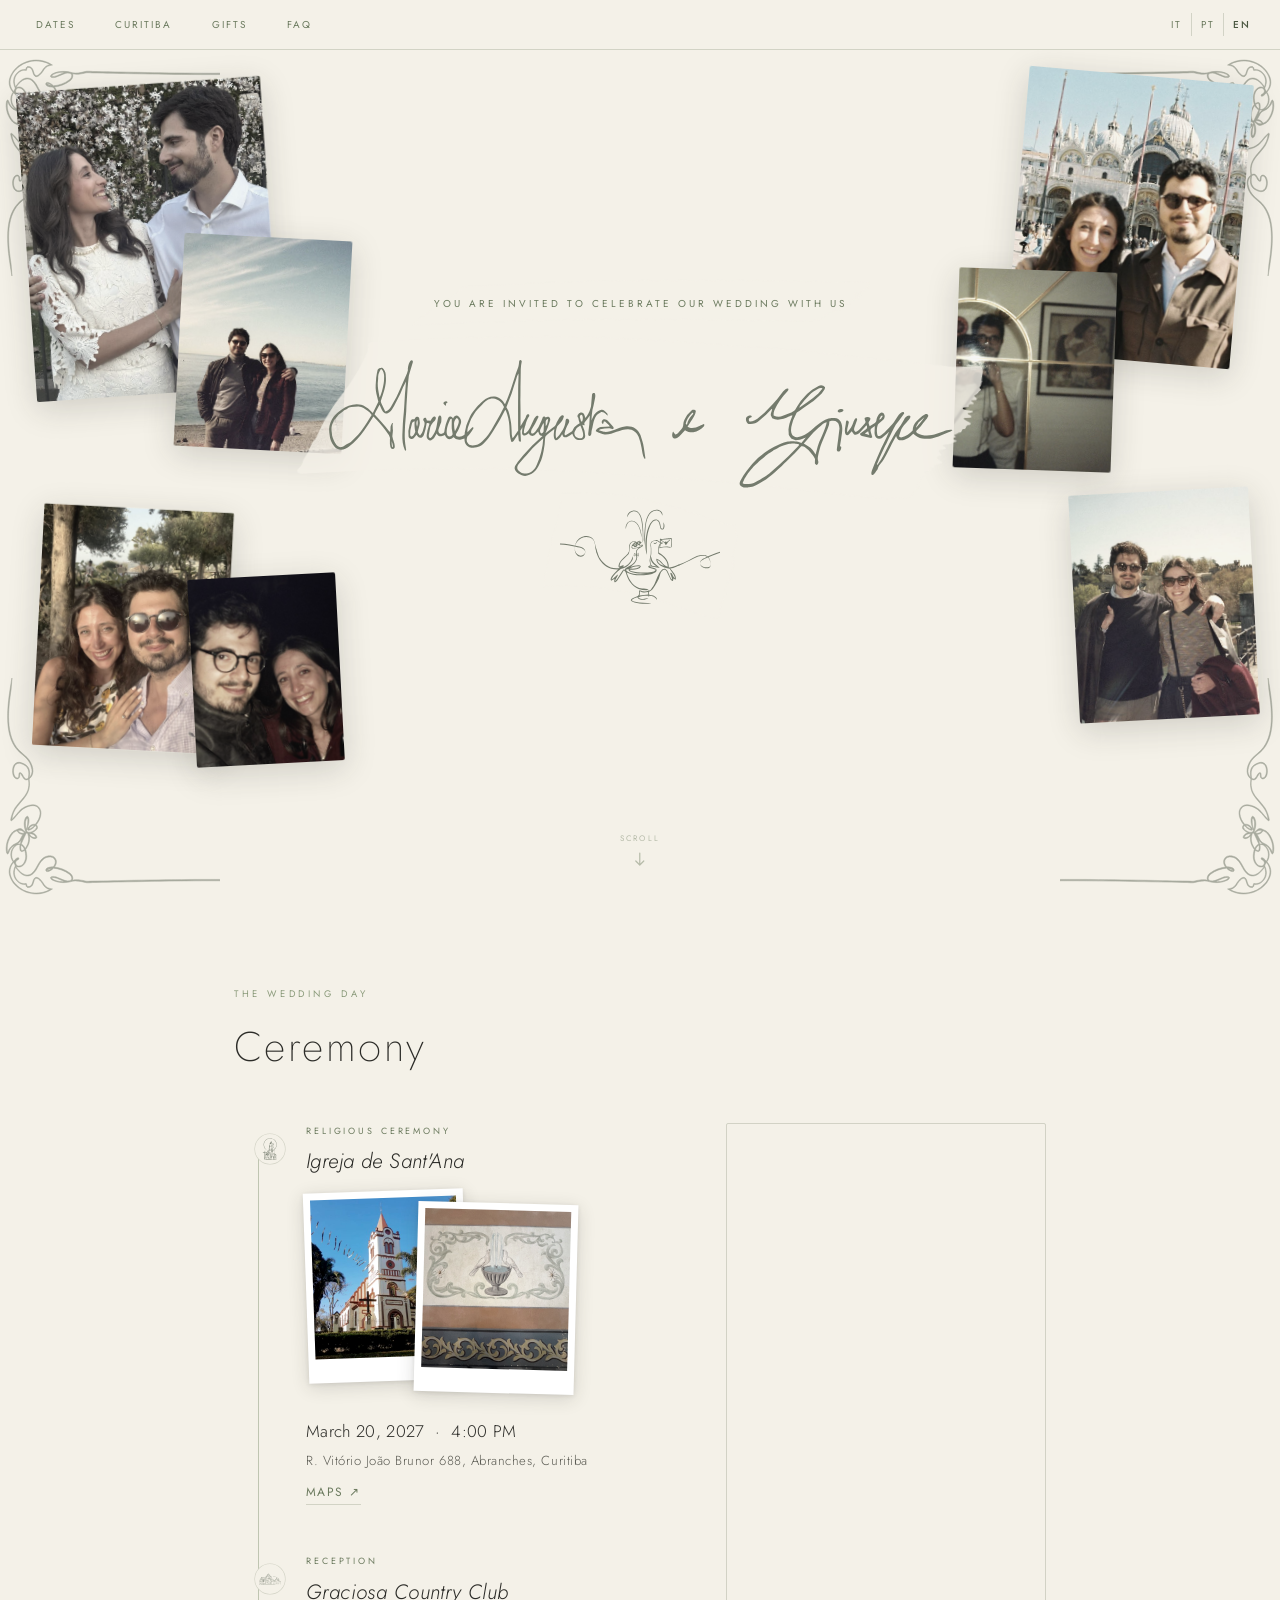
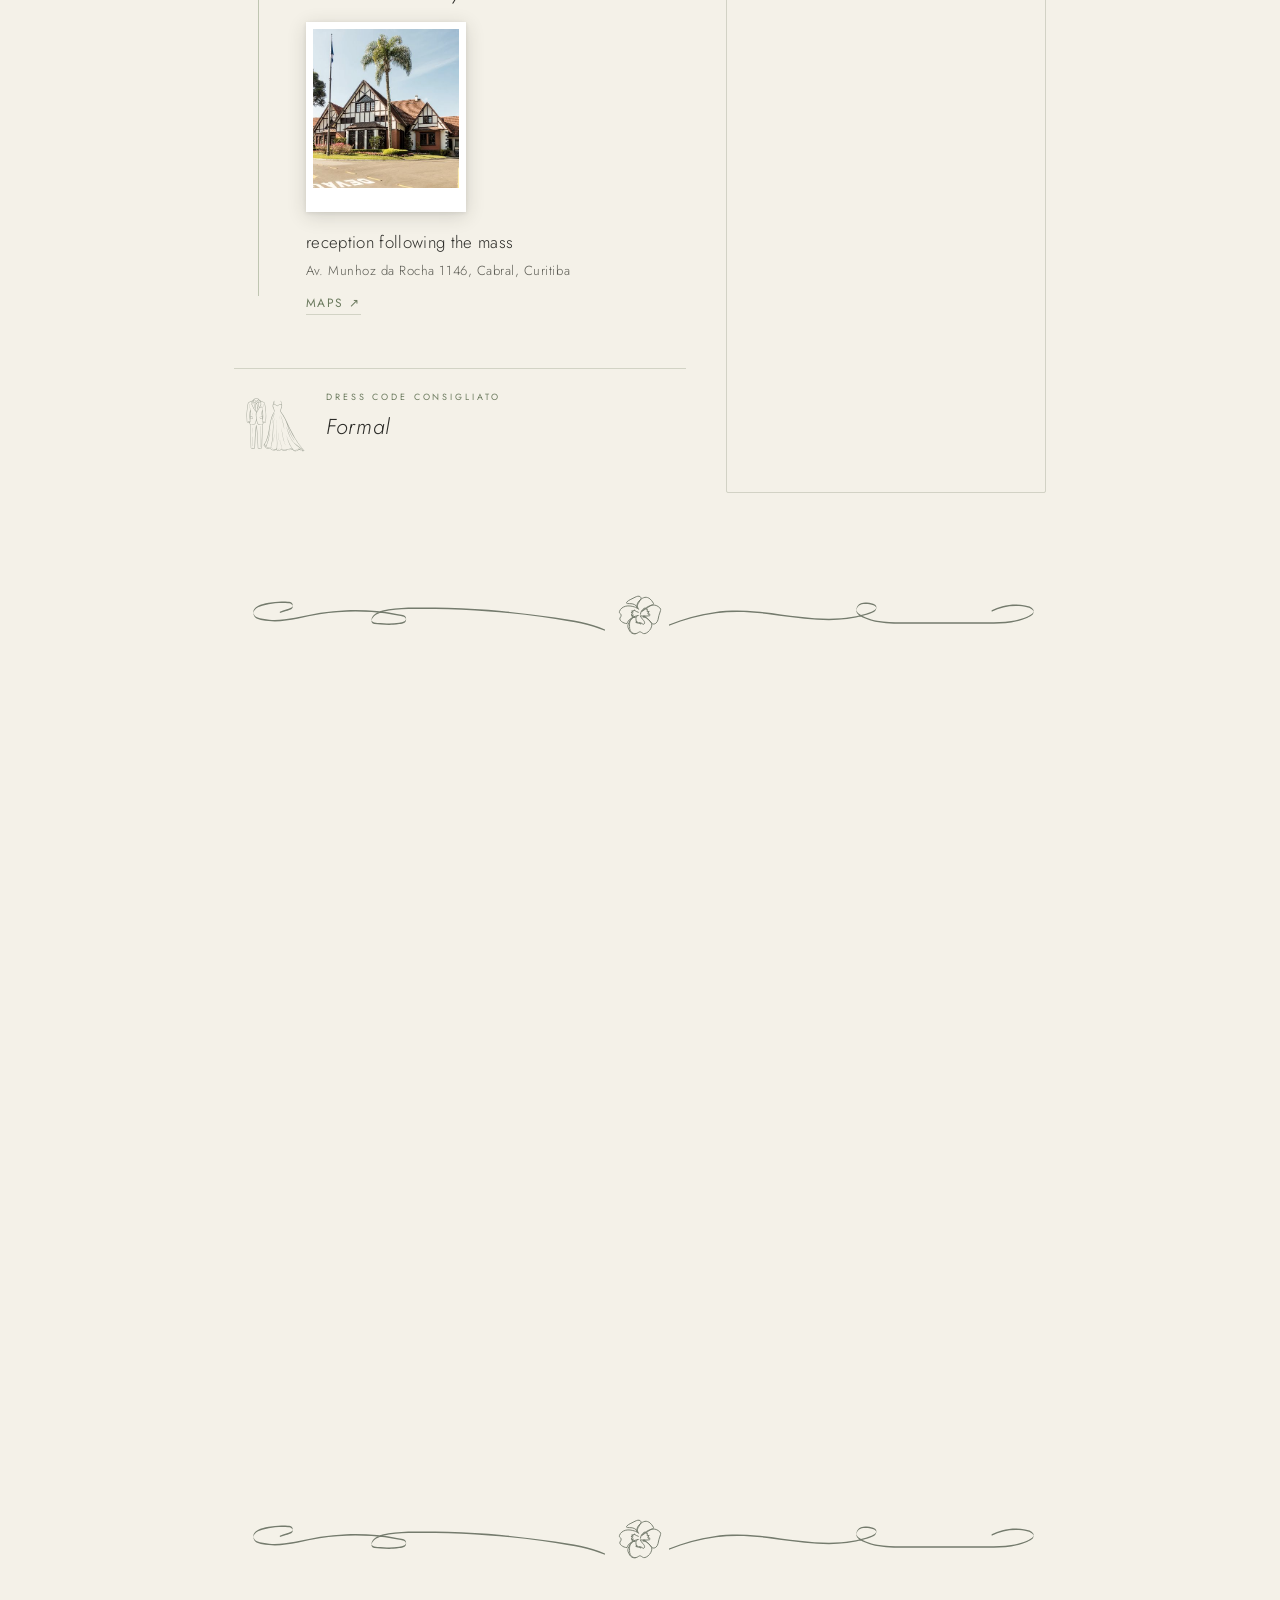
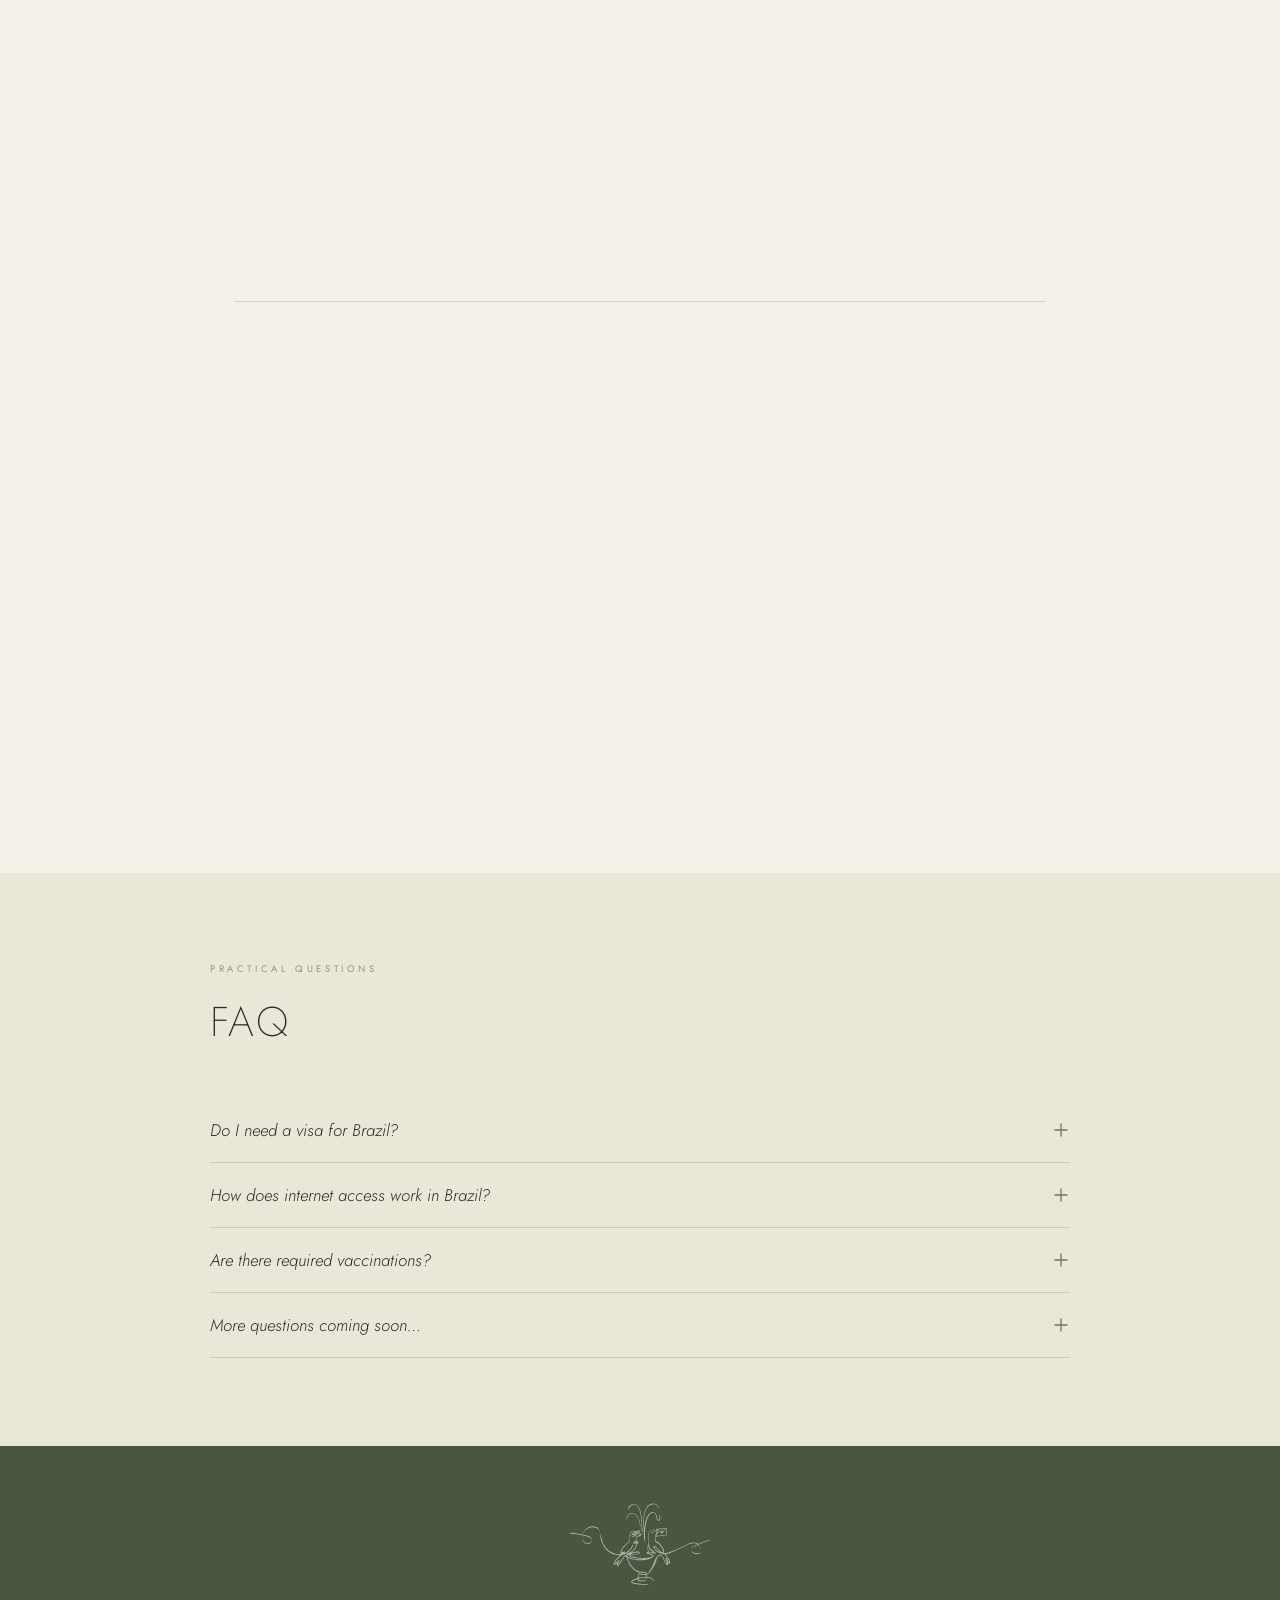
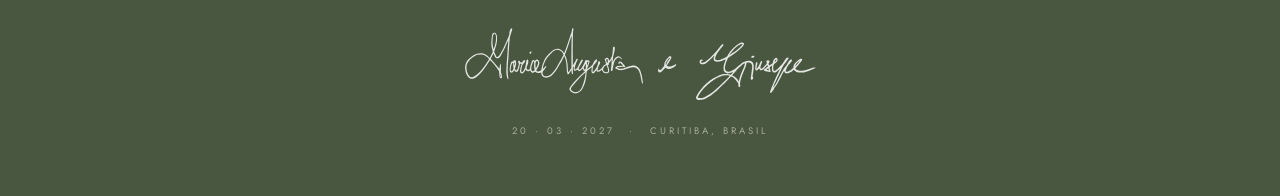
==== commit 7b7aa1ec: "Add Quality Hotel Curitiba to map" ====
--- a/matrimonio/index.html
+++ b/matrimonio/index.html
@@ -86,6 +86,9 @@
 
 /* ── Language bar — desktop: pinned right inside nav ── */
 #lang-bar {
+  display: none; /* hidden on desktop — shown on mobile as fixed pill */
+}
+#lang-bar-nav {
   margin-left: auto;
   display: flex;
   align-items: center;
@@ -141,7 +144,10 @@
     padding-top: 32px;
   }
 
+  /* Mobile: hide the in-nav lang bar, show the fixed standalone pill */
+  #lang-bar-nav { display: none !important; }
   #lang-bar {
+    display: flex;
     position: fixed;
     bottom: max(20px, env(safe-area-inset-bottom, 20px));
     right: 16px;
@@ -152,21 +158,16 @@
     border-radius: 20px;
     padding: 5px 10px;
     box-shadow: 0 2px 12px rgba(44,44,40,0.18);
-    z-index: 300;
+    z-index: 9999;
     backdrop-filter: blur(6px);
     -webkit-backdrop-filter: blur(6px);
   }
-  /* Always use dark text on mobile pill regardless of scroll/nav state —
-     use high-specificity selector to beat #main-nav.nav-dark .lang-btn */
-  #main-nav #lang-bar .lang-btn,
   #lang-bar .lang-btn { color: var(--sage) !important; }
-  #main-nav #lang-bar .lang-btn:hover,
-  #main-nav #lang-bar .lang-btn.active,
   #lang-bar .lang-btn:hover,
   #lang-bar .lang-btn.active { color: var(--sage-dark) !important; }
-  #main-nav #lang-bar .lang-btn + .lang-btn,
   #lang-bar .lang-btn + .lang-btn { border-left-color: var(--line) !important; }
   .lang-btn { padding: 4px 8px; font-size: 10px; }
+  .dress-code-block { padding: 16px 0 16px; }
 
   /* Mobile: hide all static photos — slideshow takes over */
   .hero-photo { display: none !important; }
@@ -1484,15 +1485,15 @@
 .section-title-with-photo .section-title { margin-bottom: 0; }
 .section-title-with-photo > div:first-child { flex: 1; }
 
-/* Timeline venue row: place name left, photo pushed to the right */
+/* Timeline venue row: name on top, photo(s) below */
 .timeline-place-row {
   display: flex;
-  align-items: center;
-  justify-content: space-between;
-  gap: 20px;
+  flex-direction: column;
+  align-items: flex-start;
+  gap: 12px;
   margin-bottom: 16px;
 }
-.timeline-place-row .timeline-place { margin-bottom: 0; flex: 1; }
+.timeline-place-row .timeline-place { margin-bottom: 0; }
 
 /* Placeholder state */
 .section-photo-placeholder {
@@ -1730,12 +1731,17 @@
     <span data-lang-inline="en">Gifts</span>
   </a>
   <a href="#faq" class="nav-link">FAQ</a>
-  <div id="lang-bar" role="navigation" aria-label="Language">
+  <div id="lang-bar-nav" role="navigation" aria-label="Language" class="lang-bar-desktop">
     <button class="lang-btn active" onclick="setLang('it')">IT</button>
     <button class="lang-btn" onclick="setLang('pt')">PT</button>
     <button class="lang-btn" onclick="setLang('en')">EN</button>
   </div>
 </nav>
+<div id="lang-bar" role="navigation" aria-label="Language">
+  <button class="lang-btn active" onclick="setLang('it')">IT</button>
+  <button class="lang-btn" onclick="setLang('pt')">PT</button>
+  <button class="lang-btn" onclick="setLang('en')">EN</button>
+</div>
 
 <!-- ══════════════════════════════════════════
      HOME / HERO
@@ -1890,10 +1896,10 @@
             <p class="timeline-place">Igreja de Sant'Ana</p>
             <div class="santana-photo-pair">
               <div class="section-inline-photo santana-photo-back" data-section-photo="santana">
-                <img src="assets/photos/birds.jpg" alt="Igreja de Sant'Ana">
+                <img src="assets/photos/santana.jpg" alt="Igreja de Sant'Ana">
               </div>
               <div class="section-inline-photo santana-photo-front" data-section-photo="birds">
-                <img src="assets/photos/santana.jpg" alt="Igreja de Sant'Ana">
+                <img src="assets/photos/birds.jpg" alt="Igreja de Sant'Ana">
               </div>
             </div>
           </div>
@@ -2281,6 +2287,19 @@
           </div>
           <a class="travel-card-maps" href="https://maps.google.com/?q=Batel+Curitiba" target="_blank" rel="noopener" onclick="event.stopPropagation()">Maps ↗</a>
         </div>
+
+        <div class="travel-card cat-hotel" data-place="quality" tabindex="0" role="button">
+          <div class="travel-card-dot"></div>
+          <div class="travel-card-body">
+            <p class="travel-card-name">Quality Hotel Curitiba</p>
+            <p class="travel-card-sub">
+              <span data-lang-inline="it">Hotel consigliato · vicino al Graciosa</span>
+              <span data-lang-inline="pt">Hotel recomendado · próximo ao Graciosa</span>
+              <span data-lang-inline="en">Recommended hotel · near the Graciosa</span>
+            </p>
+          </div>
+          <a class="travel-card-maps" href="https://maps.google.com/?q=Quality+Hotel+Curitiba" target="_blank" rel="noopener" onclick="event.stopPropagation()">Maps ↗</a>
+        </div>
       </div>
 
       <!-- What to Do -->
@@ -2625,6 +2644,10 @@
   batel:    { lat: -25.4430, lng: -49.2890, cat: 'hotel',
     name: 'Batel',
     sub: { it: 'Quartiere vivace', pt: 'Bairro animado', en: 'Lively neighbourhood' } },
+  quality:  { lat: -25.44079447679888, lng: -49.28757680946642, cat: 'hotel',
+    name: 'Quality Hotel Curitiba',
+    sub: { it: 'Hotel consigliato · vicino al Graciosa', pt: 'Hotel recomendado · próximo ao Graciosa', en: 'Recommended hotel · near the Graciosa' },
+    photo: 'assets/photos/place-quality.jpg' },
   botanico: { lat: -25.4395, lng: -49.2342, cat: 'sight',
     name: 'Jardim Botânico',
     sub: { it: 'Ingresso gratuito', pt: 'Entrada gratuita', en: 'Free entry' } },
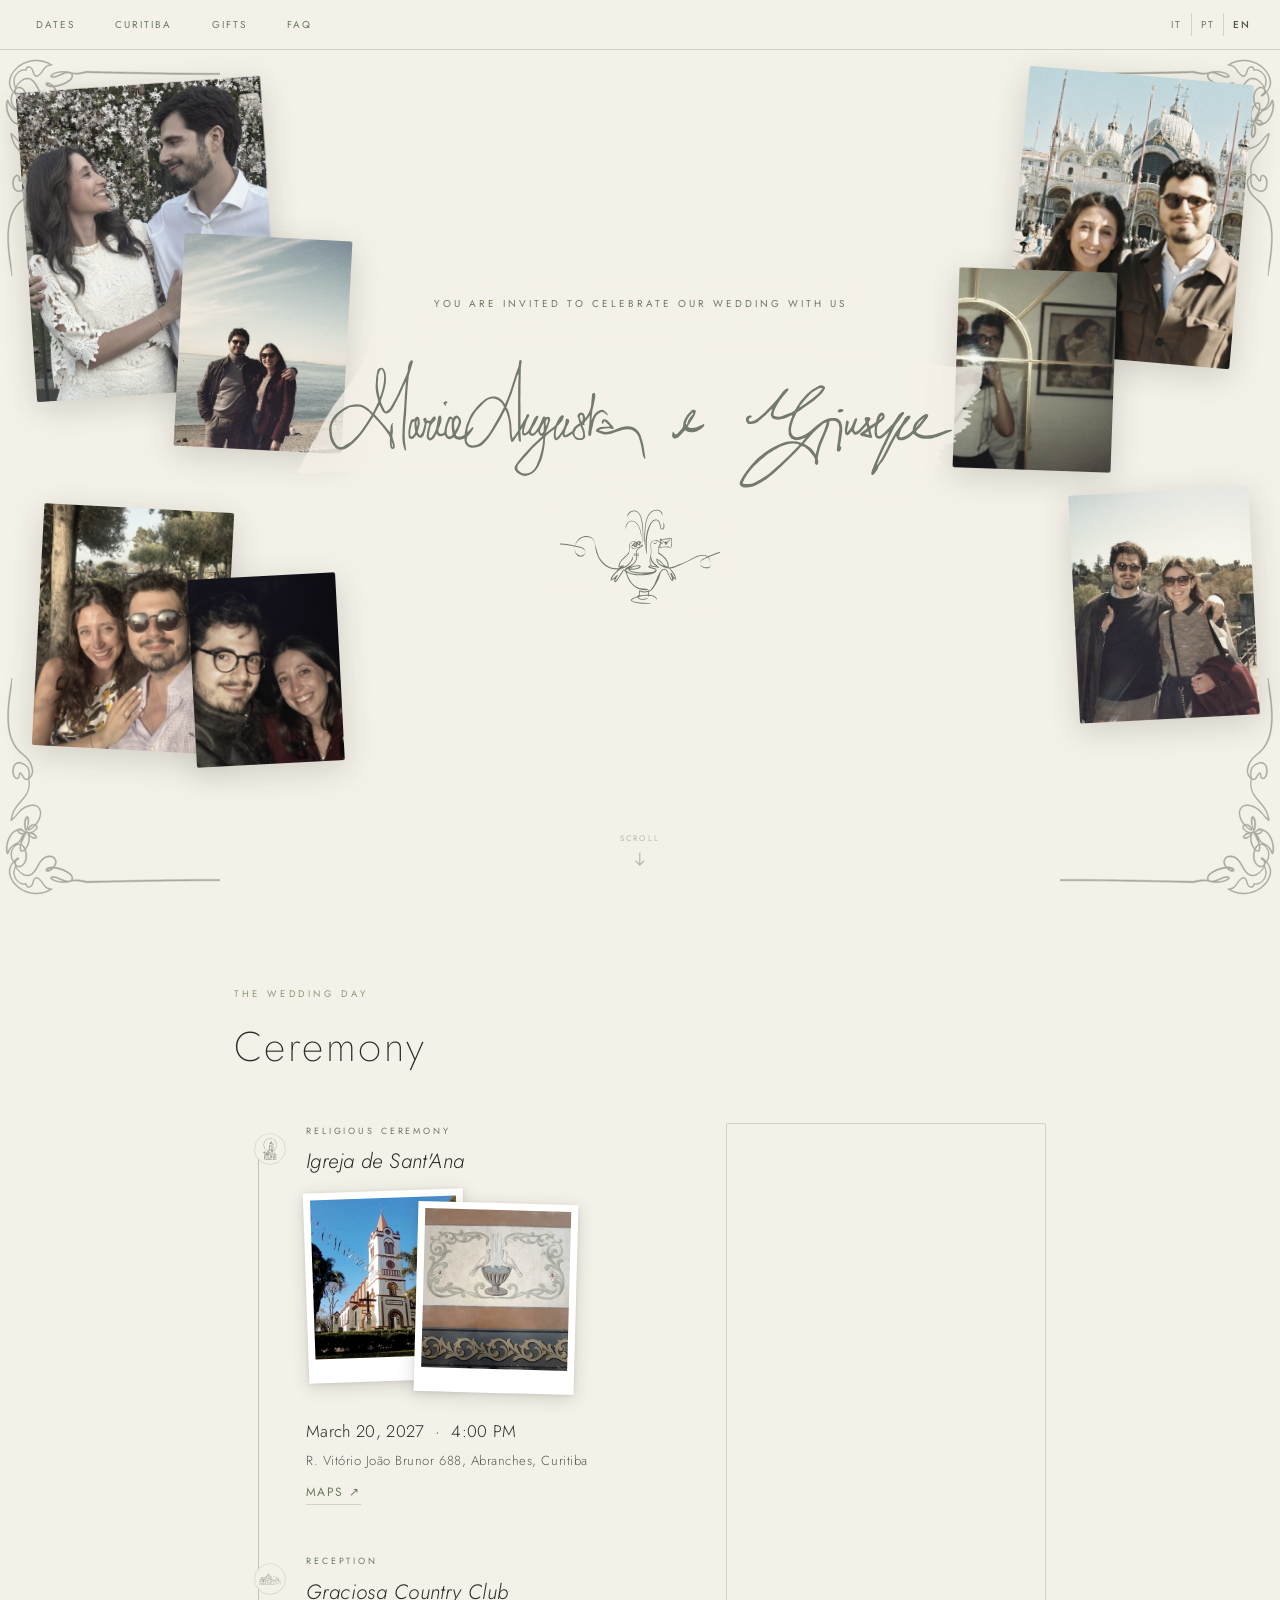
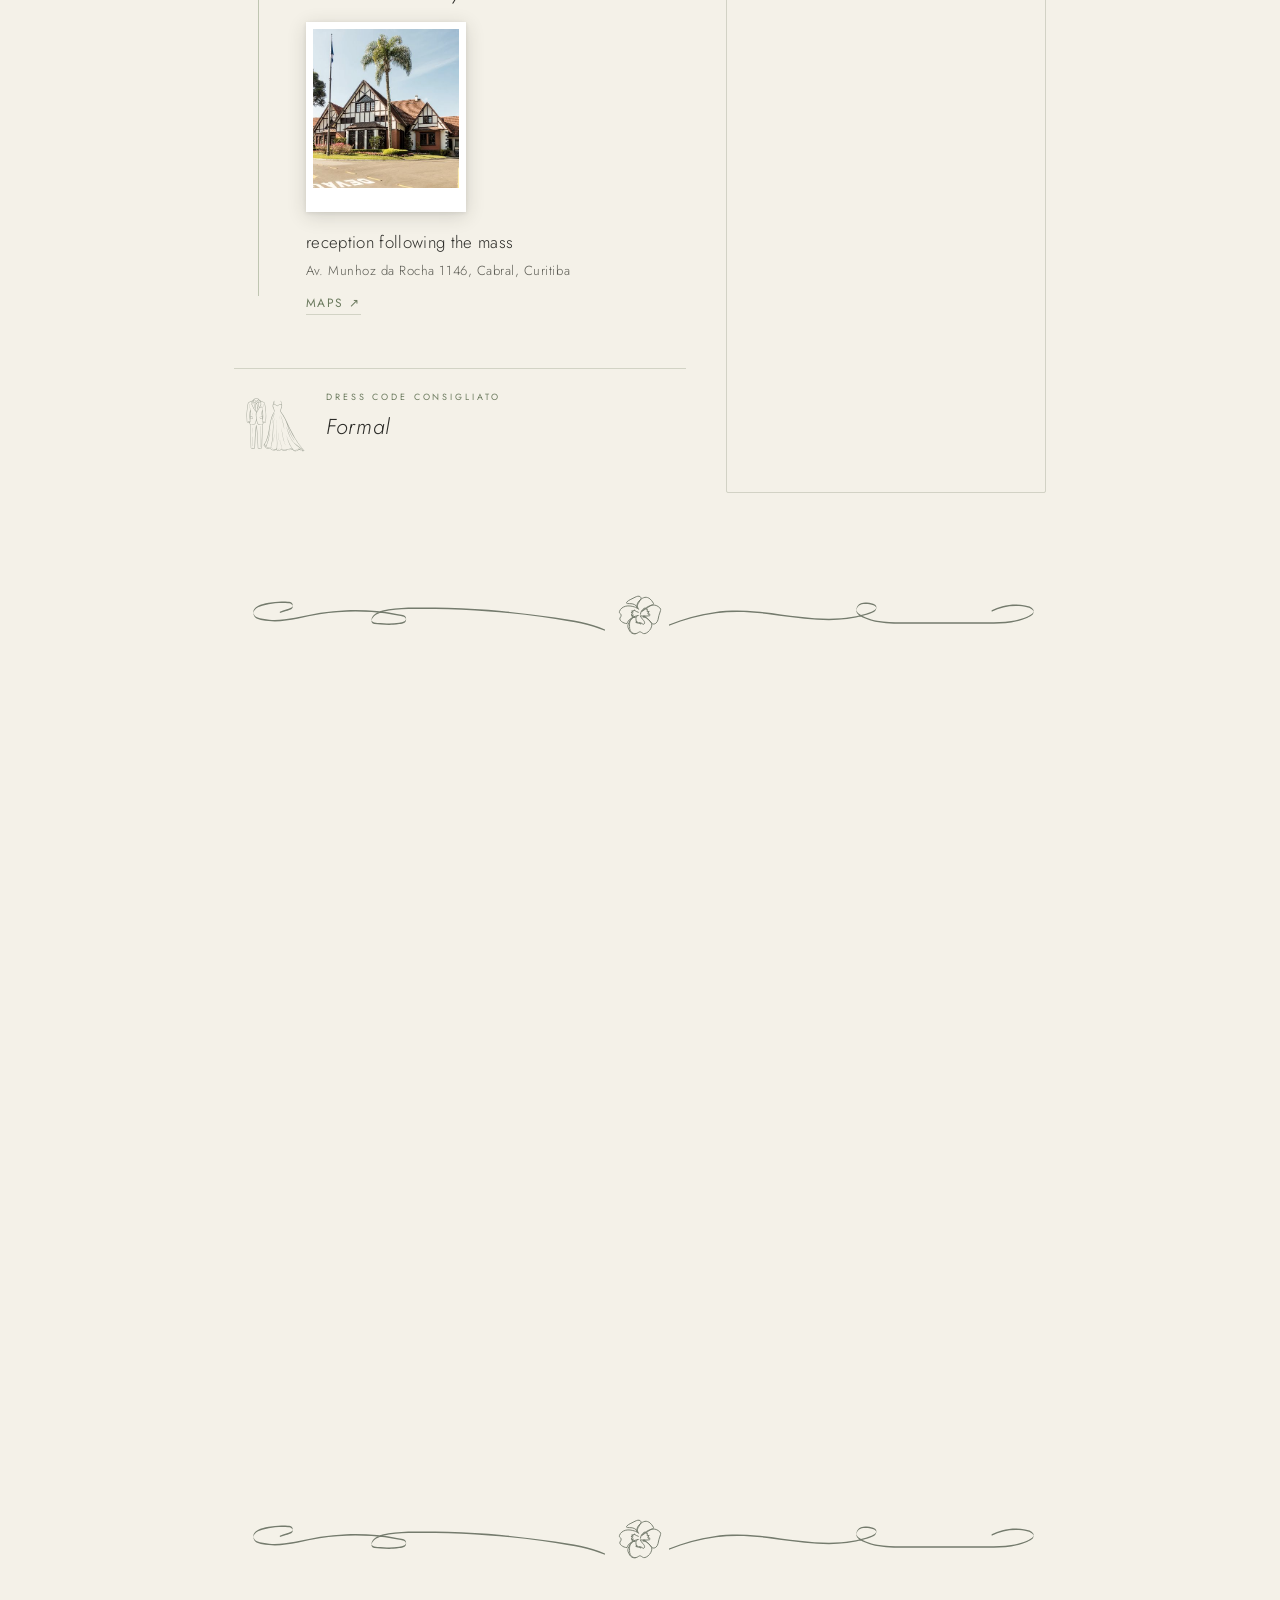
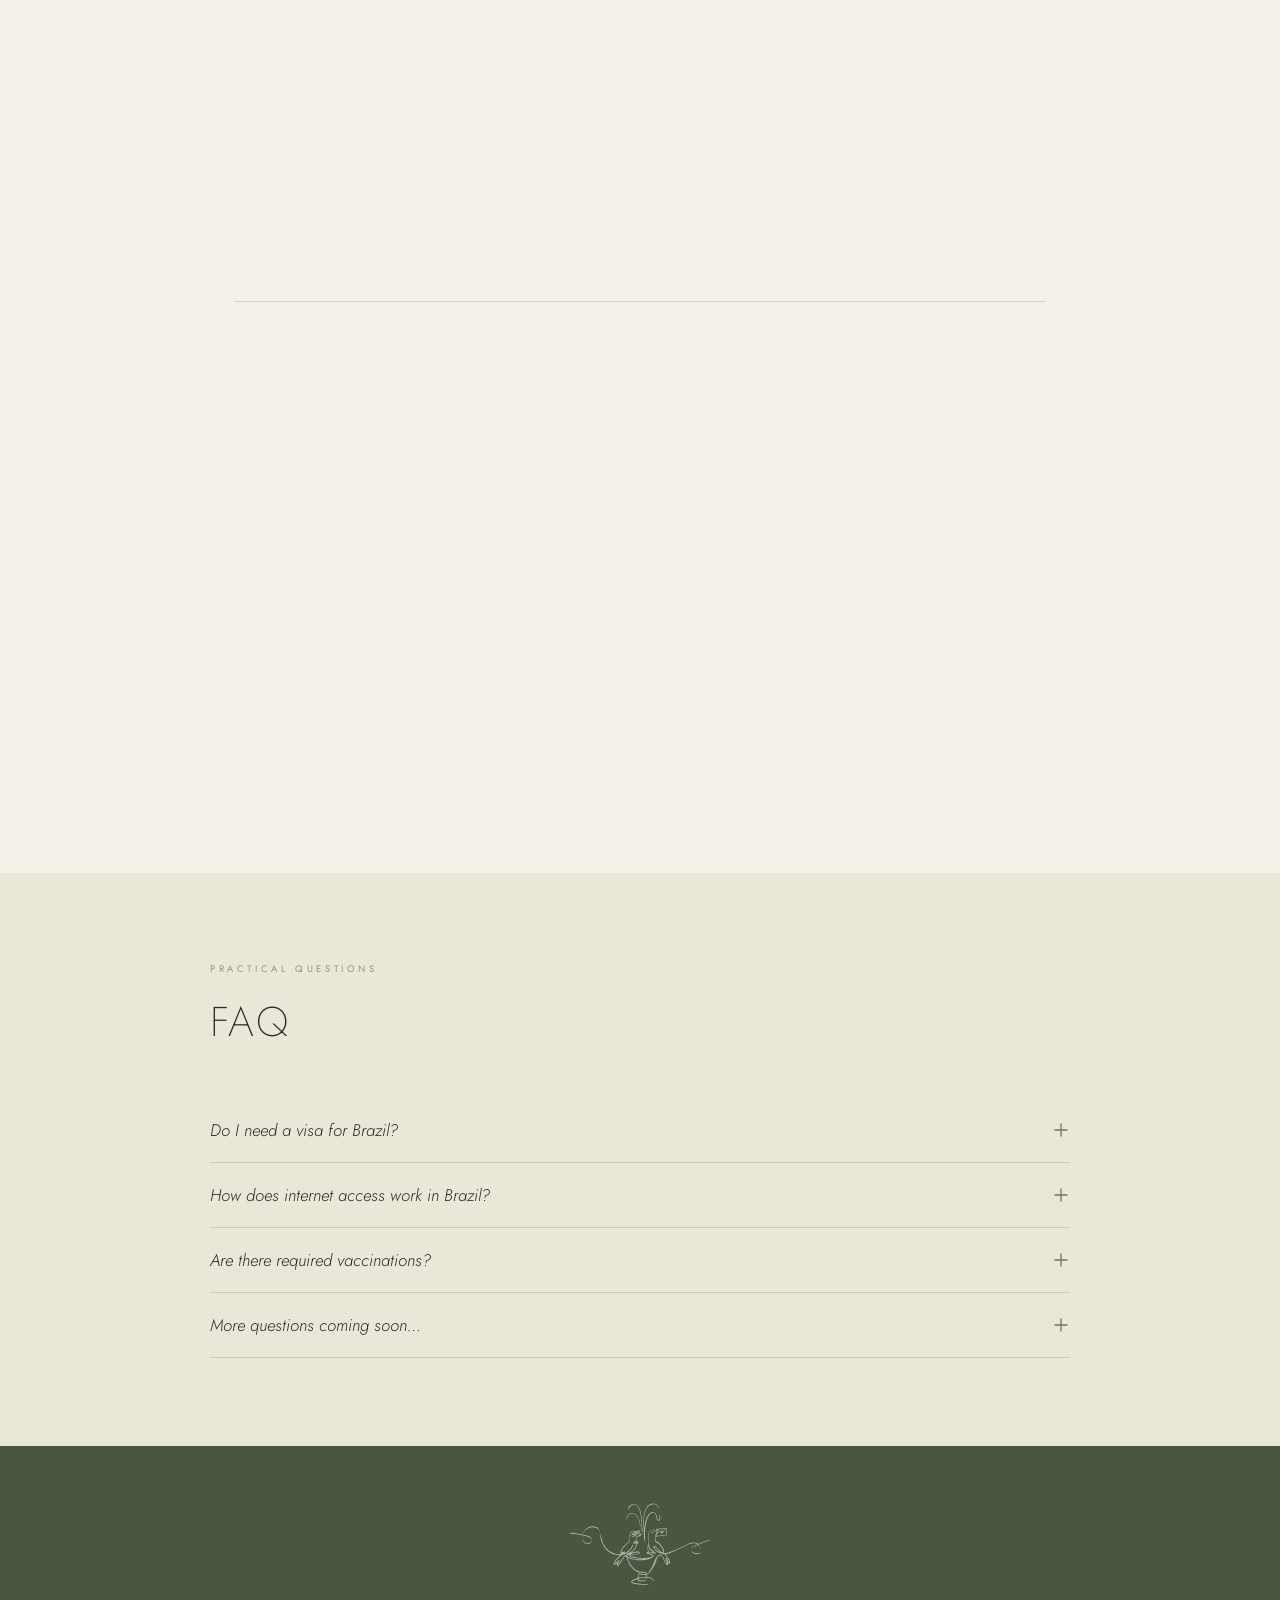
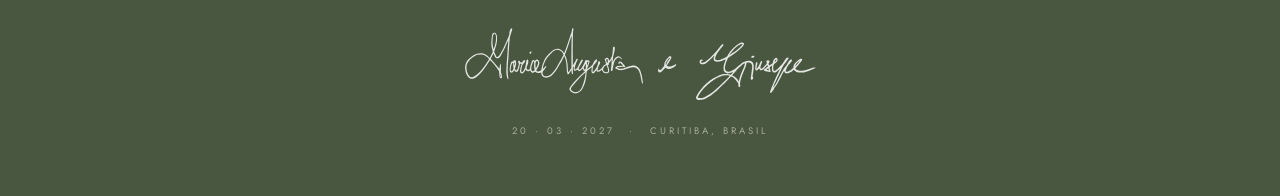
==== commit e3d6594c: "smaller padding separators" ====
--- a/matrimonio/index.html
+++ b/matrimonio/index.html
@@ -1316,7 +1316,7 @@
 /* ── Mobile: reduce section vertical spacing ── */
 @media (max-width: 760px) {
   section { padding-block: 52px; }
-  .divider-wrap { padding-block: 10px; }
+  .divider-wrap { padding-block: 2px; }
 }
 
 /* ════════════════════════════════════════════════════
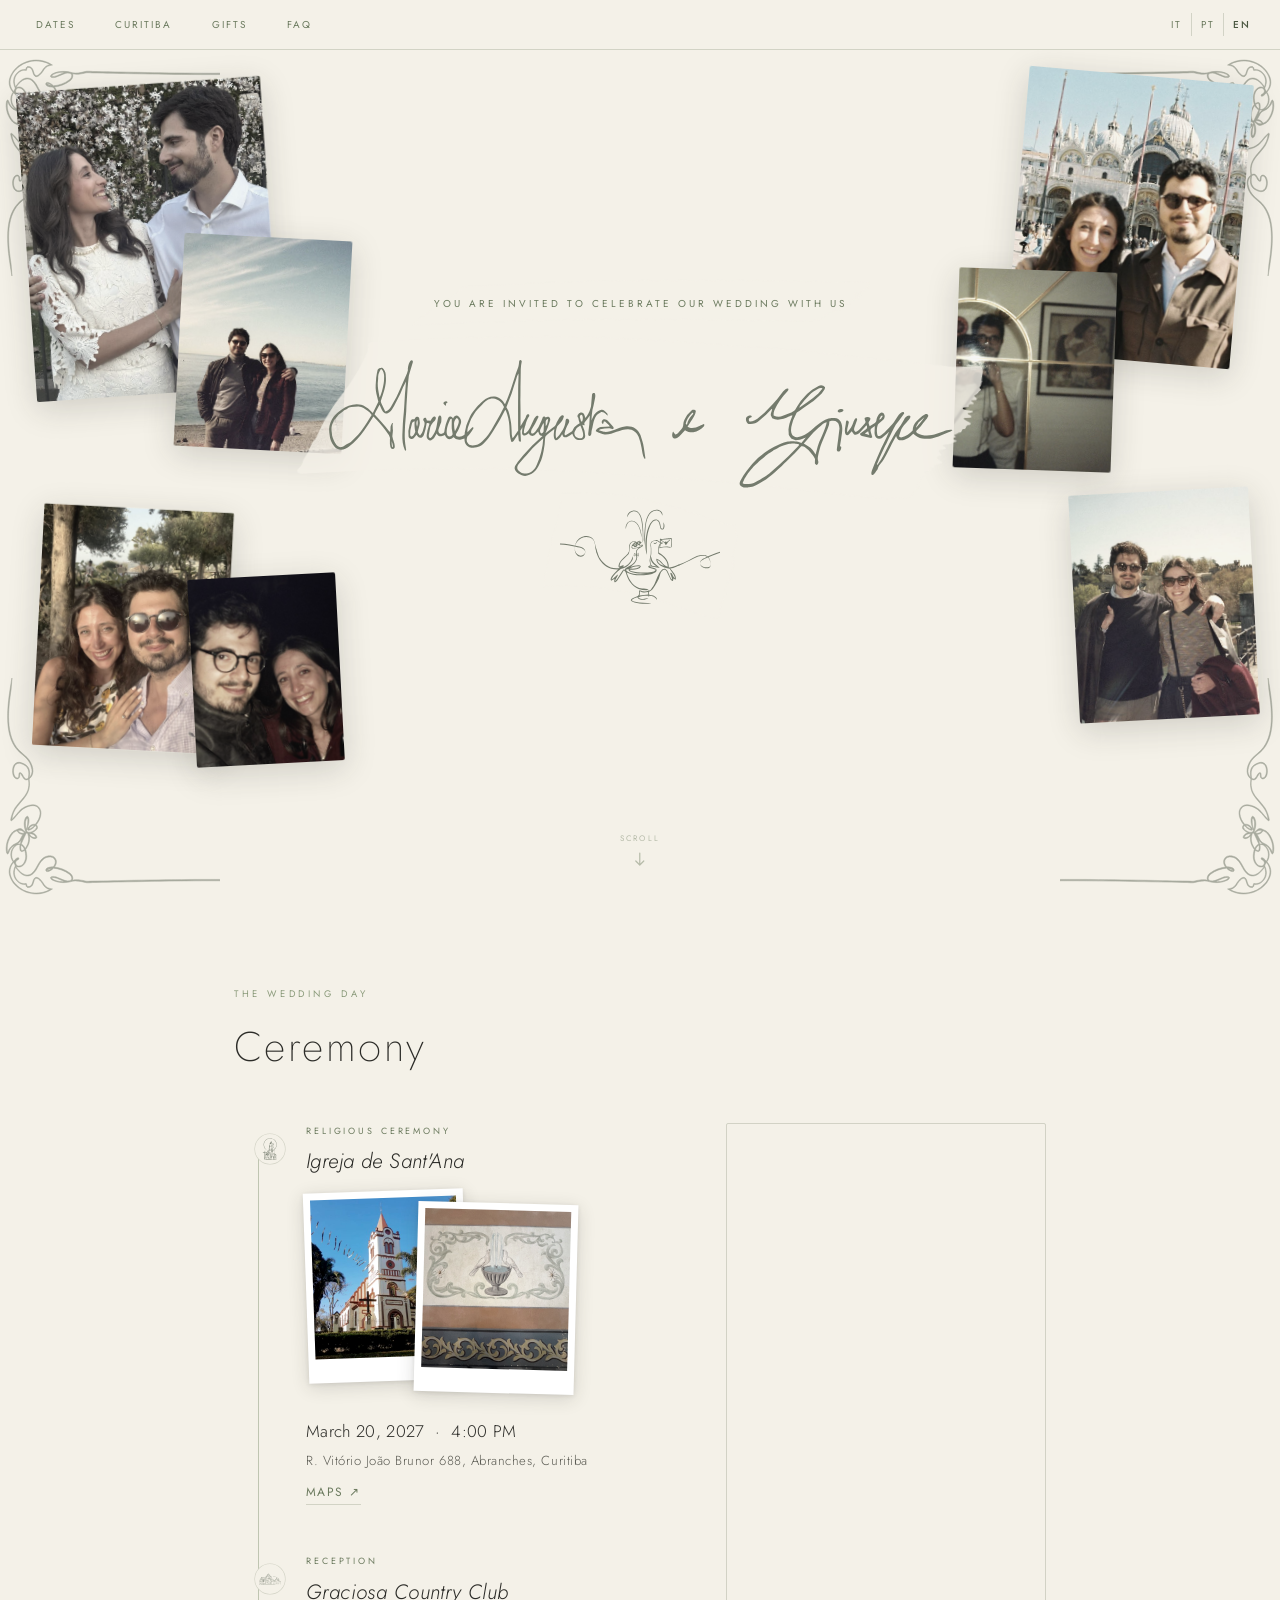
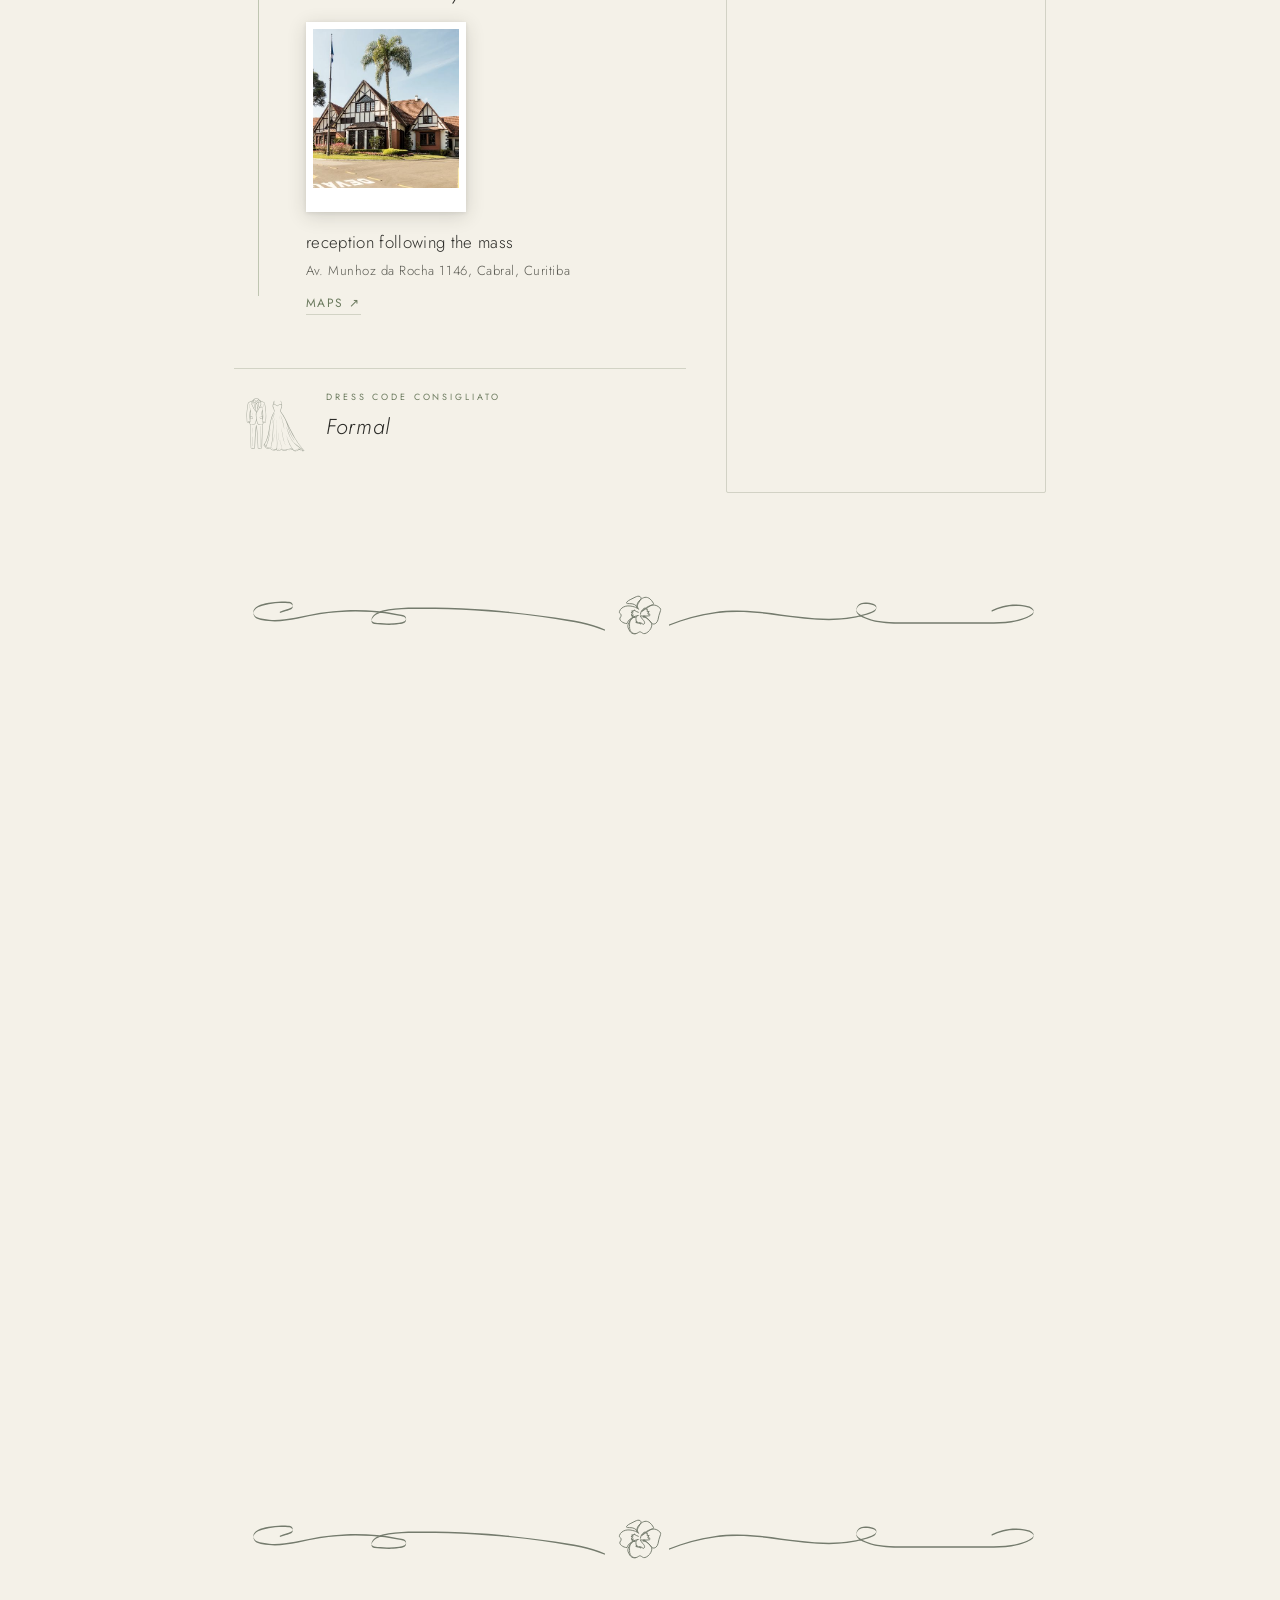
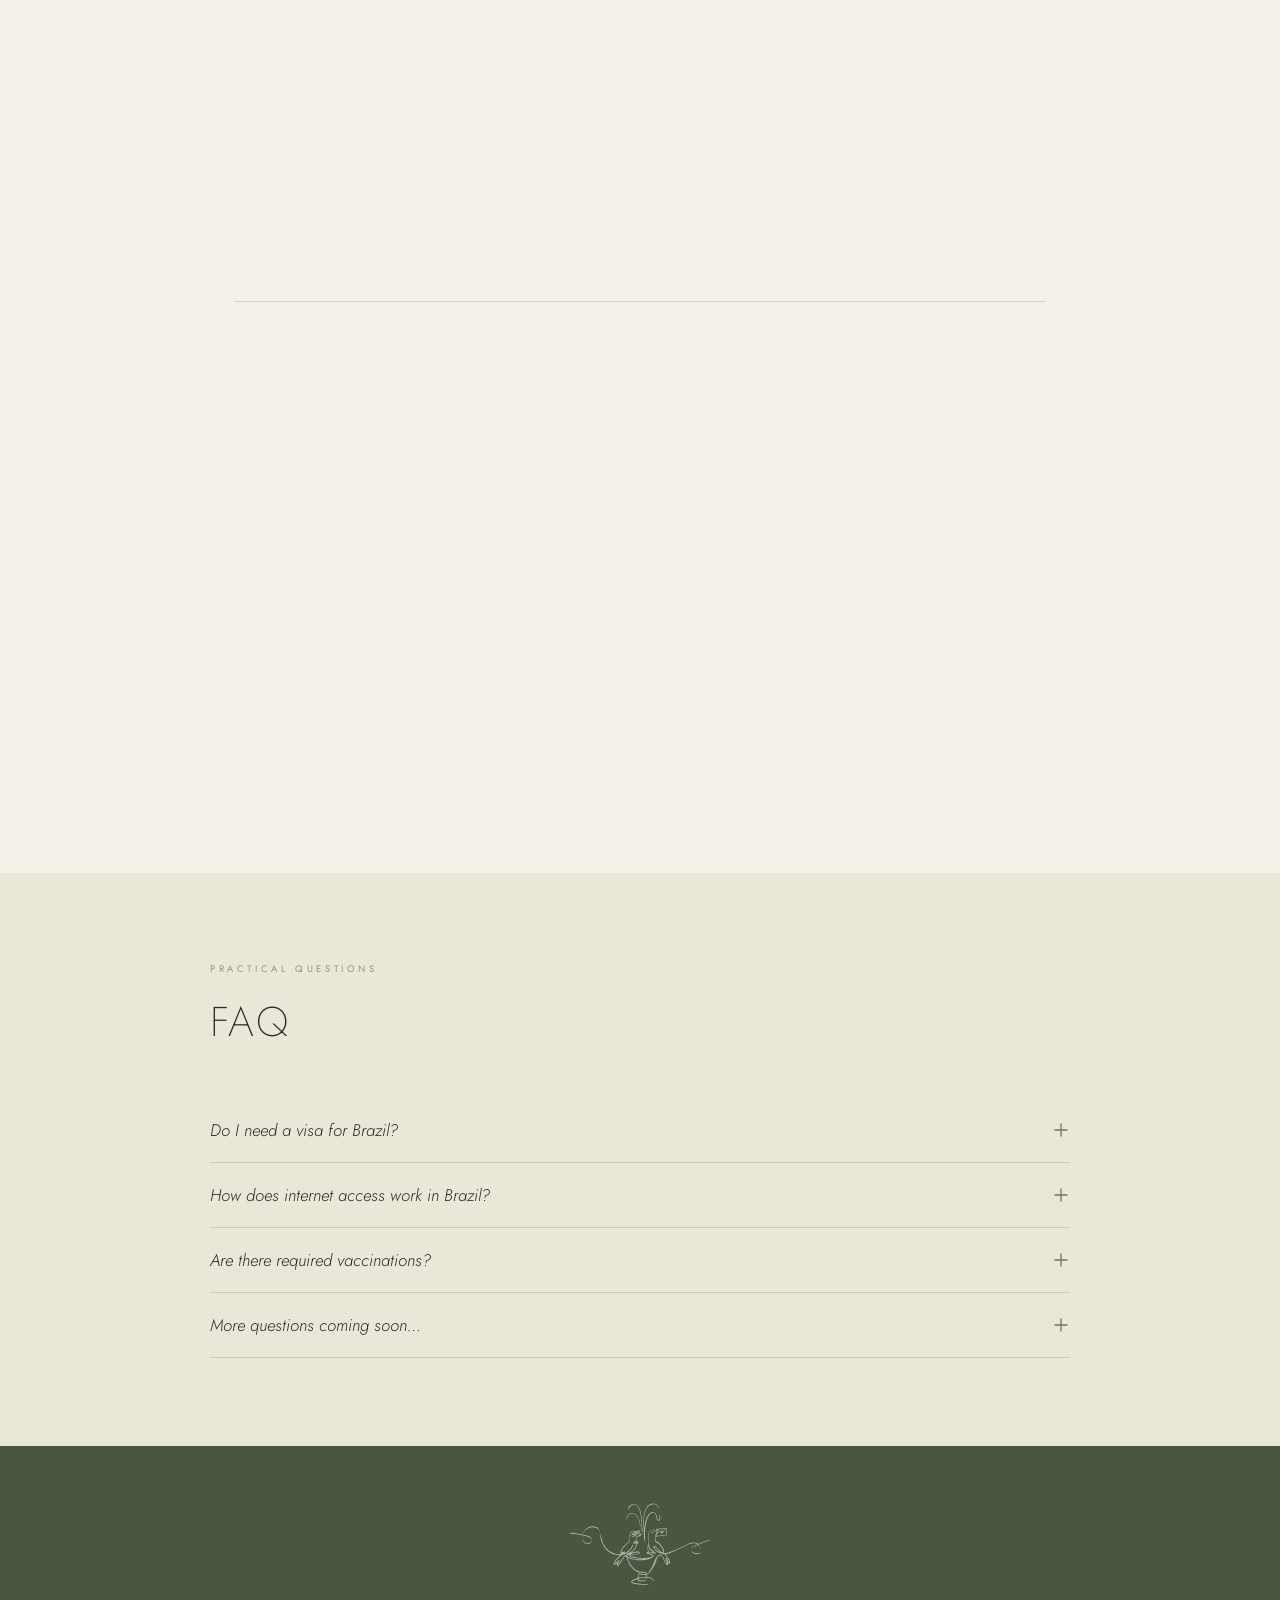
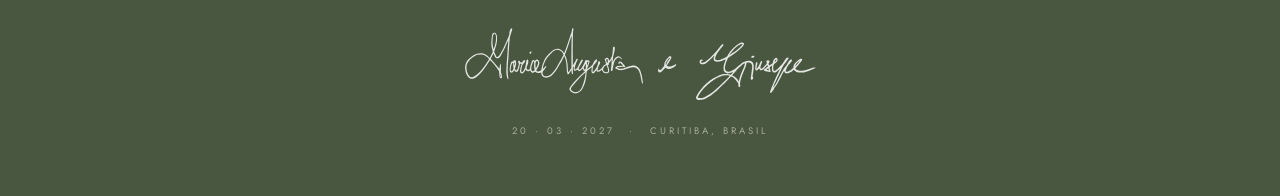
==== commit 6ceedad3: "padding fix dress code" ====
--- a/matrimonio/index.html
+++ b/matrimonio/index.html
@@ -167,7 +167,7 @@
   #lang-bar .lang-btn.active { color: var(--sage-dark) !important; }
   #lang-bar .lang-btn + .lang-btn { border-left-color: var(--line) !important; }
   .lang-btn { padding: 4px 8px; font-size: 10px; }
-  .dress-code-block { padding: 16px 0 16px; }
+  .dress-code-block { padding: 0; margin-bottom: -8px; }
 
   /* Mobile: hide all static photos — slideshow takes over */
   .hero-photo { display: none !important; }
@@ -1309,13 +1309,13 @@
   .section-with-map {
     grid-template-columns: 1fr;
   }
-  .section-map-pane { position: static; height: auto; align-self: auto; }
+  .section-map-pane { display: none; }
   .section-map-box { display: none; }
 }
 
 /* ── Mobile: reduce section vertical spacing ── */
 @media (max-width: 760px) {
-  section { padding-block: 52px; }
+  section { padding-block: 8px; }
   .divider-wrap { padding-block: 2px; }
 }
 
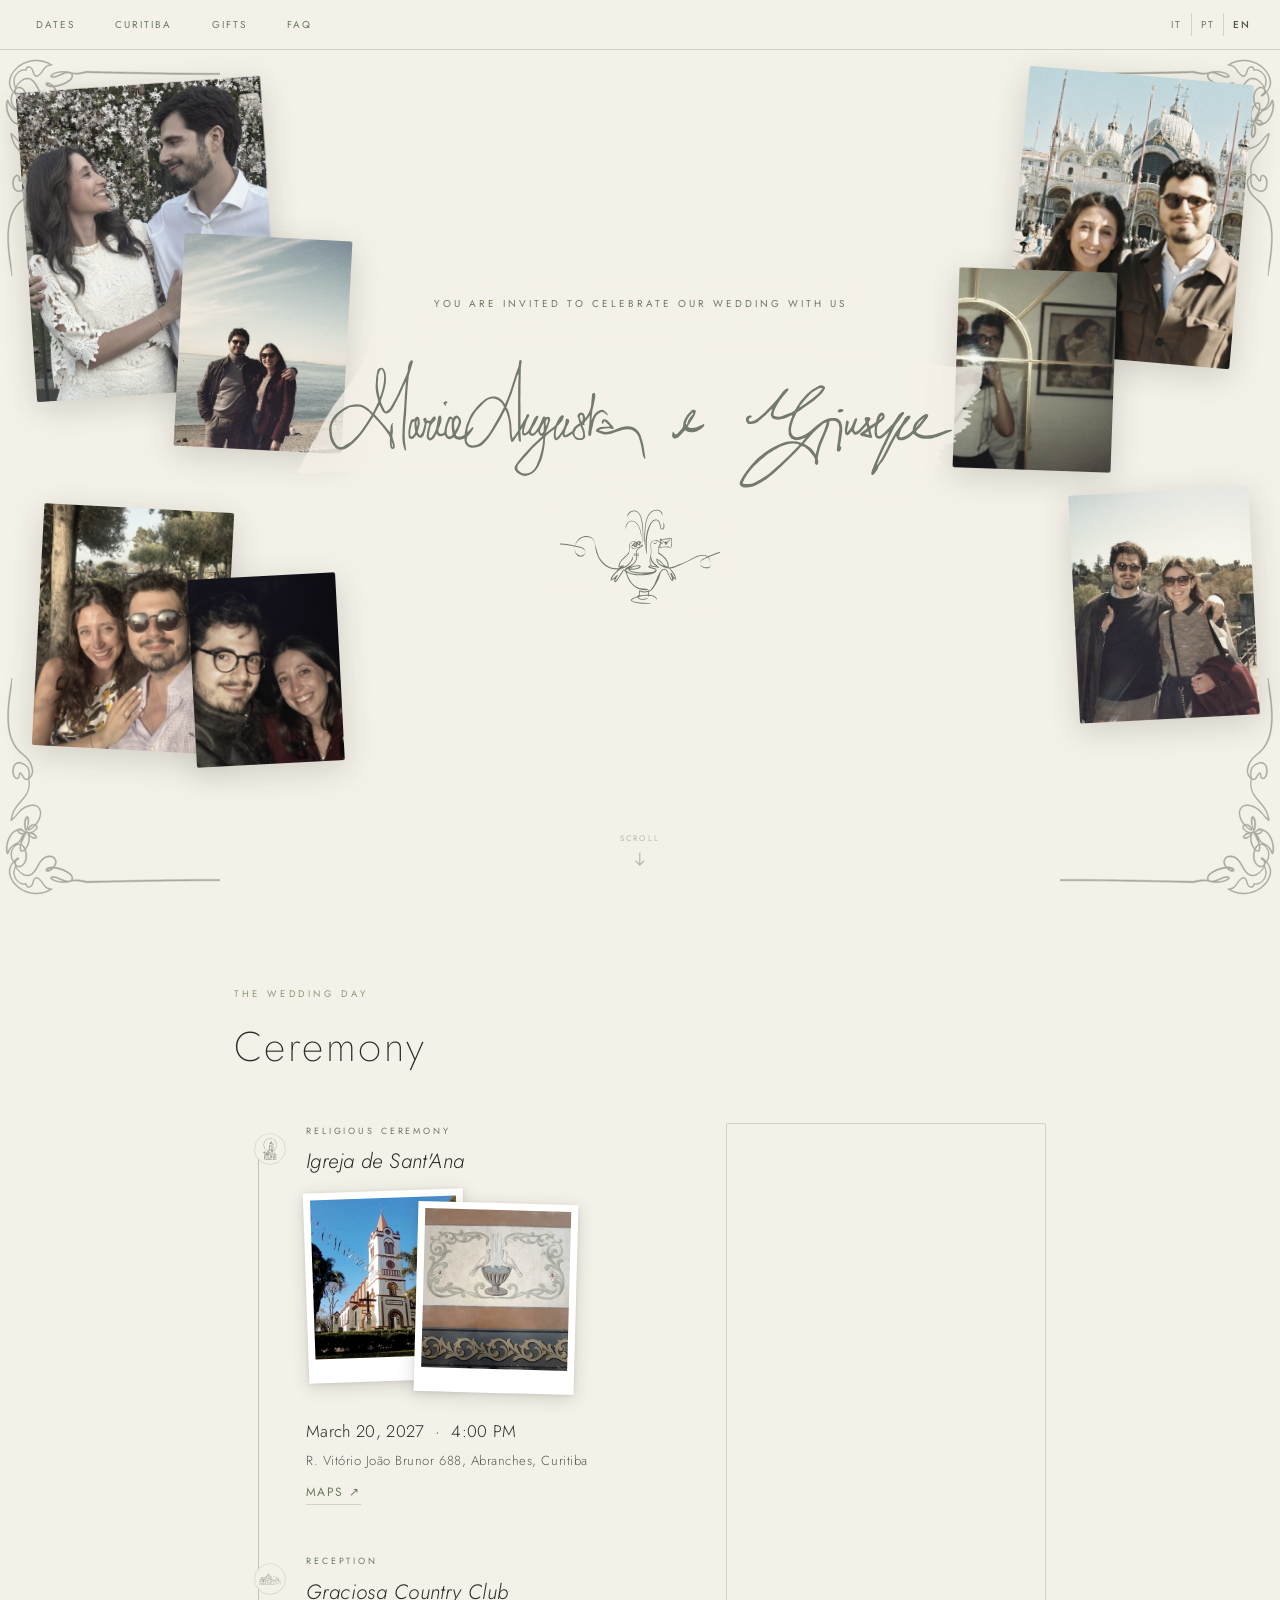
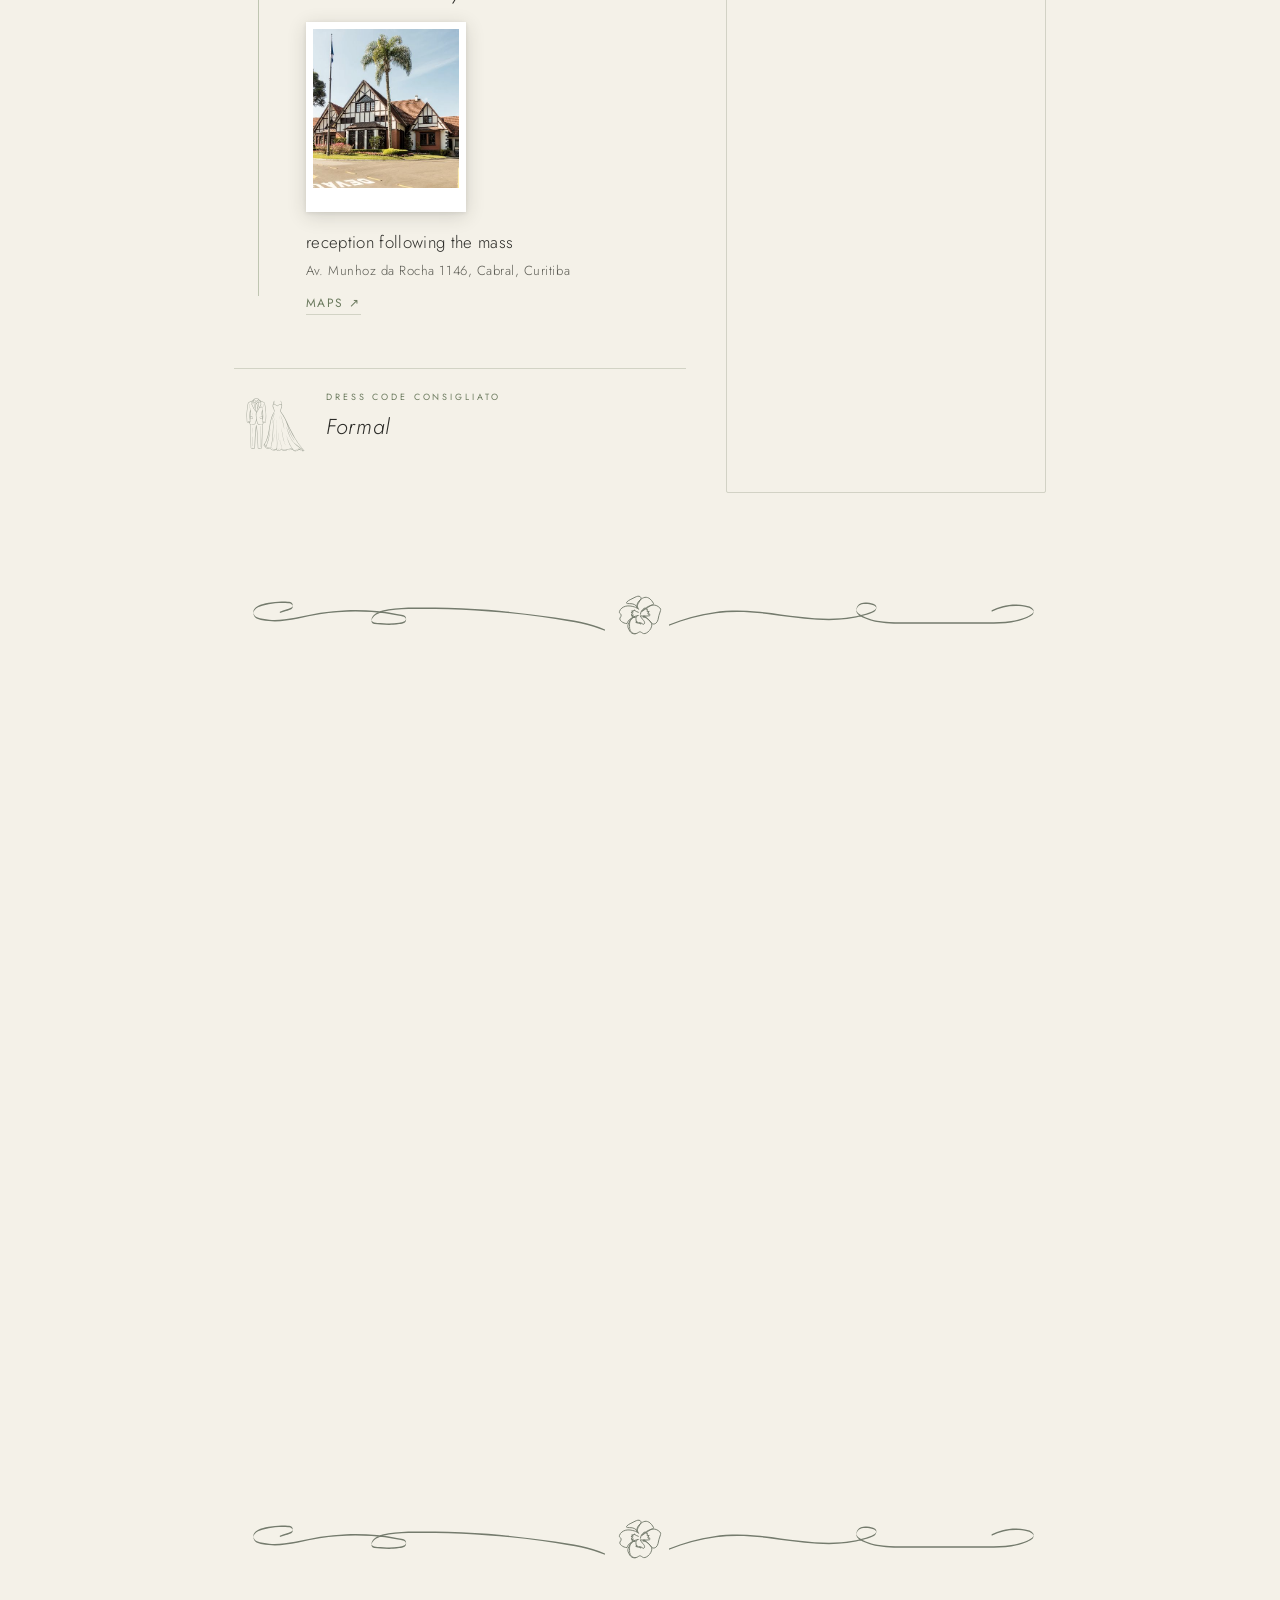
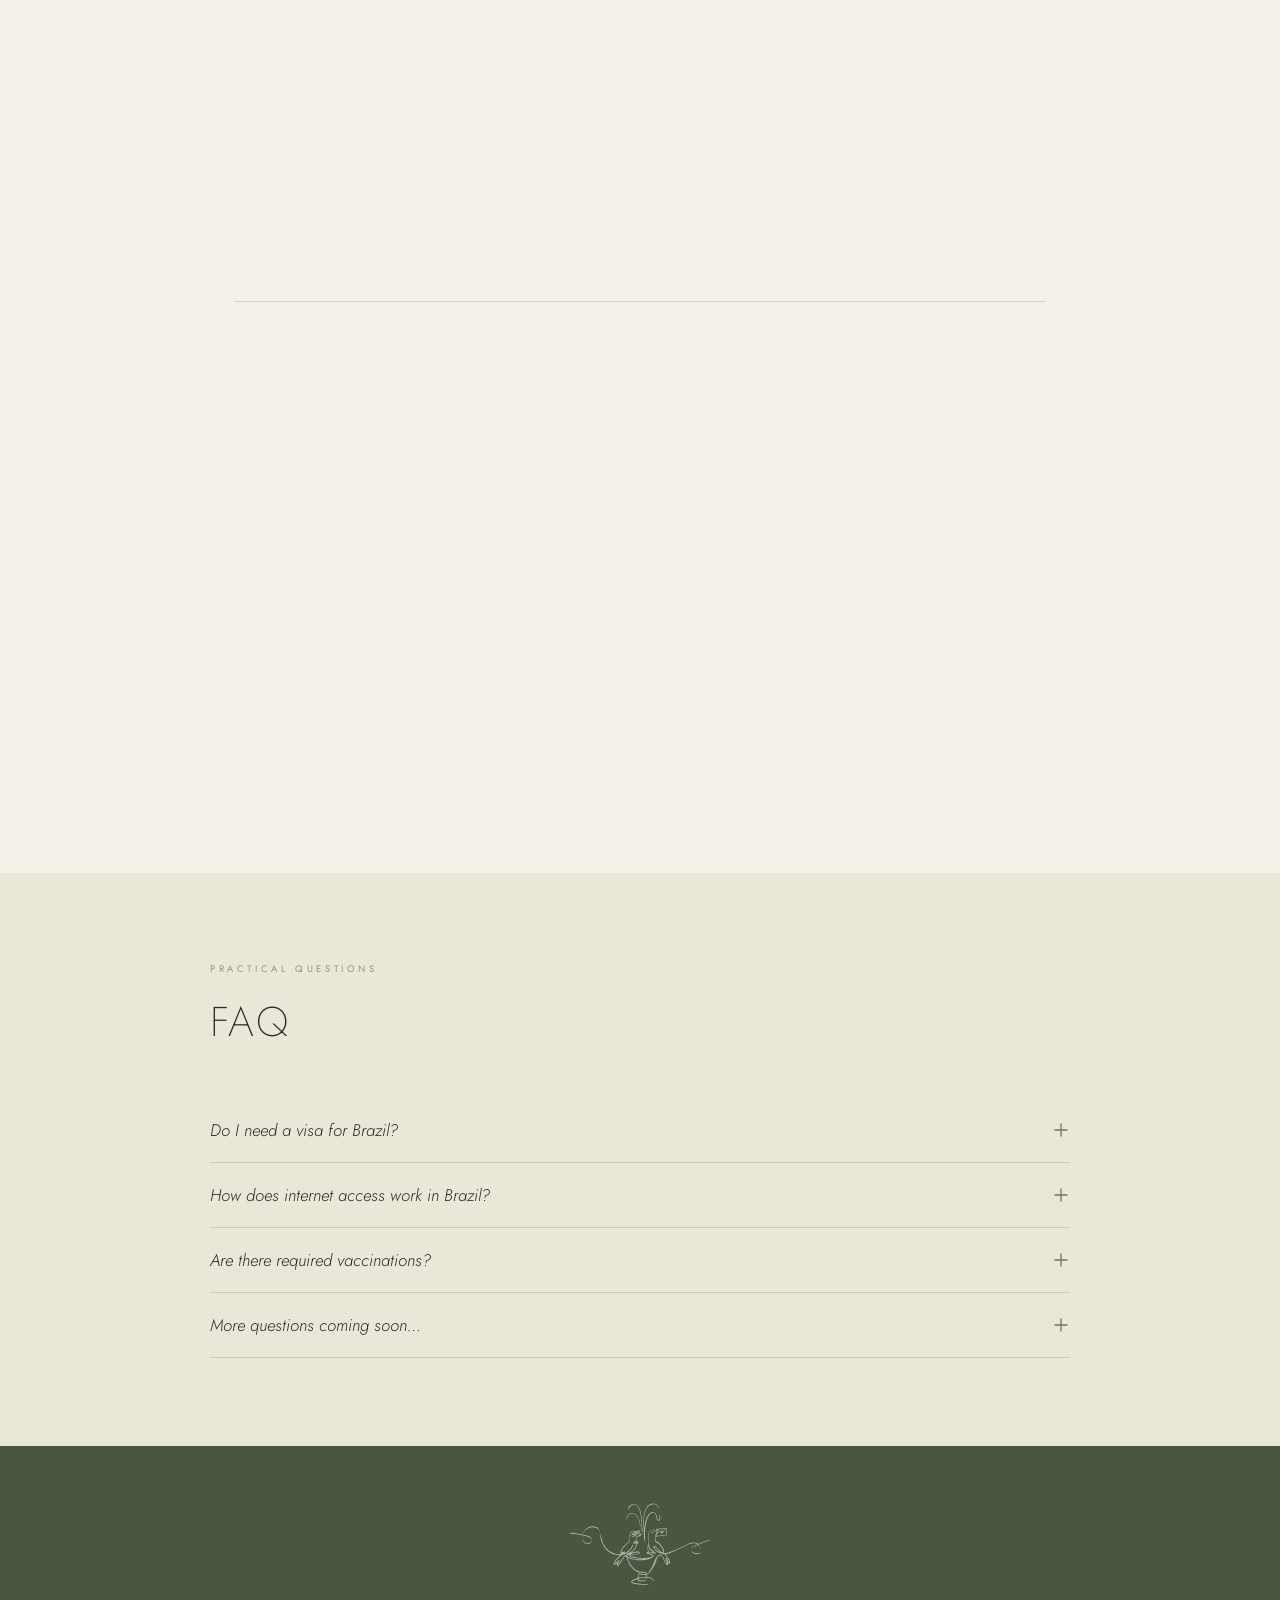
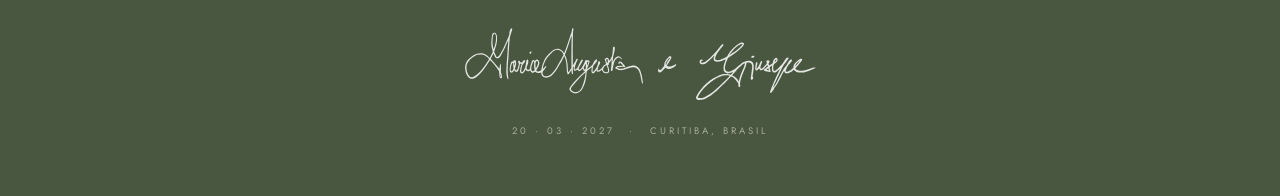
==== commit 35f6ab33: "carrouseel and regali text fix" ====
--- a/matrimonio/index.html
+++ b/matrimonio/index.html
@@ -1726,7 +1726,7 @@
     <span data-lang-inline="en">Curitiba</span>
   </a>
   <a href="#presenti" class="nav-link">
-    <span data-lang-inline="it">Regali</span>
+    <span data-lang-inline="it">Lista Nozze</span>
     <span data-lang-inline="pt">Presentes</span>
     <span data-lang-inline="en">Gifts</span>
   </a>
@@ -2035,7 +2035,7 @@
   <div class="section-title-block fade-in">
     <div data-lang="it">
       <p class="section-eyebrow">Lista Nozze</p>
-      <h2 class="section-title">Regali</h2>
+      <h2 class="section-title">Lista Nozze</h2>
       <p class="gifts-intro">La vostra presenza è il regalo più bello. Per chi desiderasse farci un pensiero ecco alcune suggestioni!</p>
     </div>
     <div data-lang="pt">
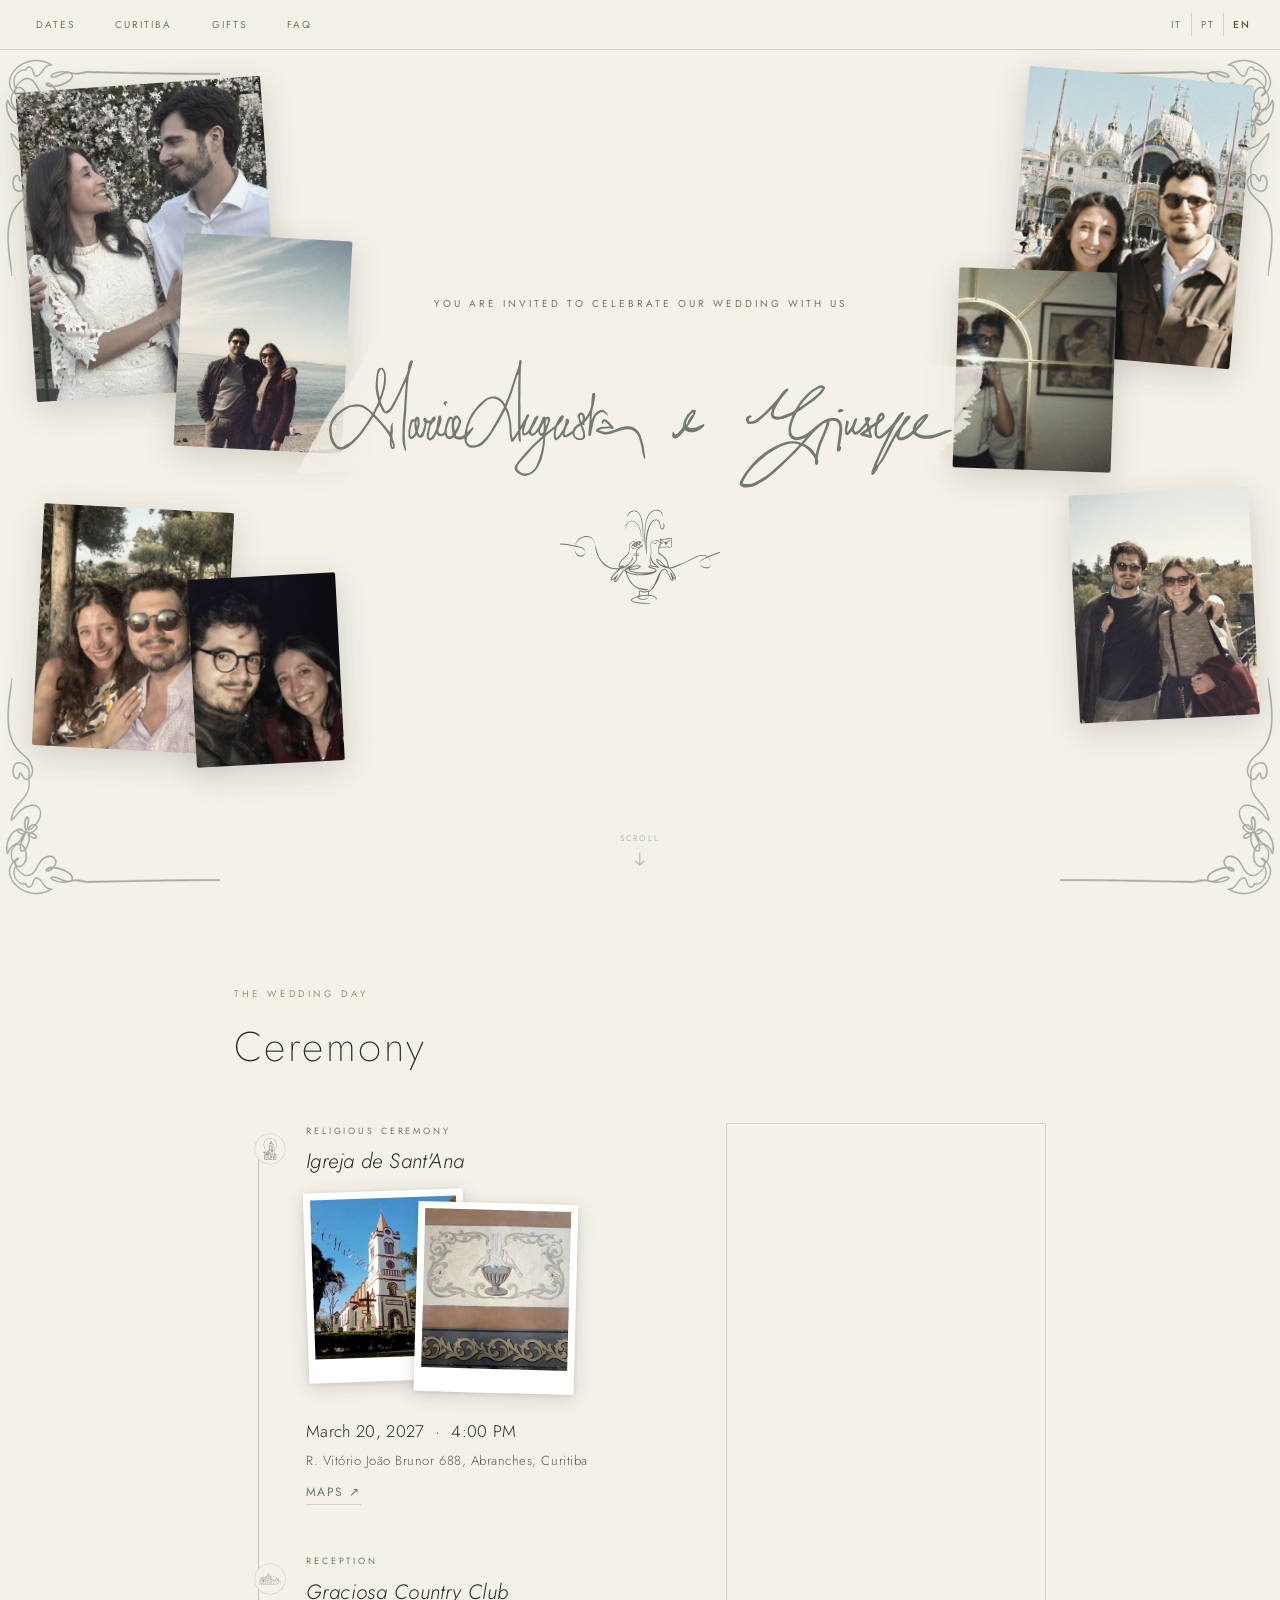
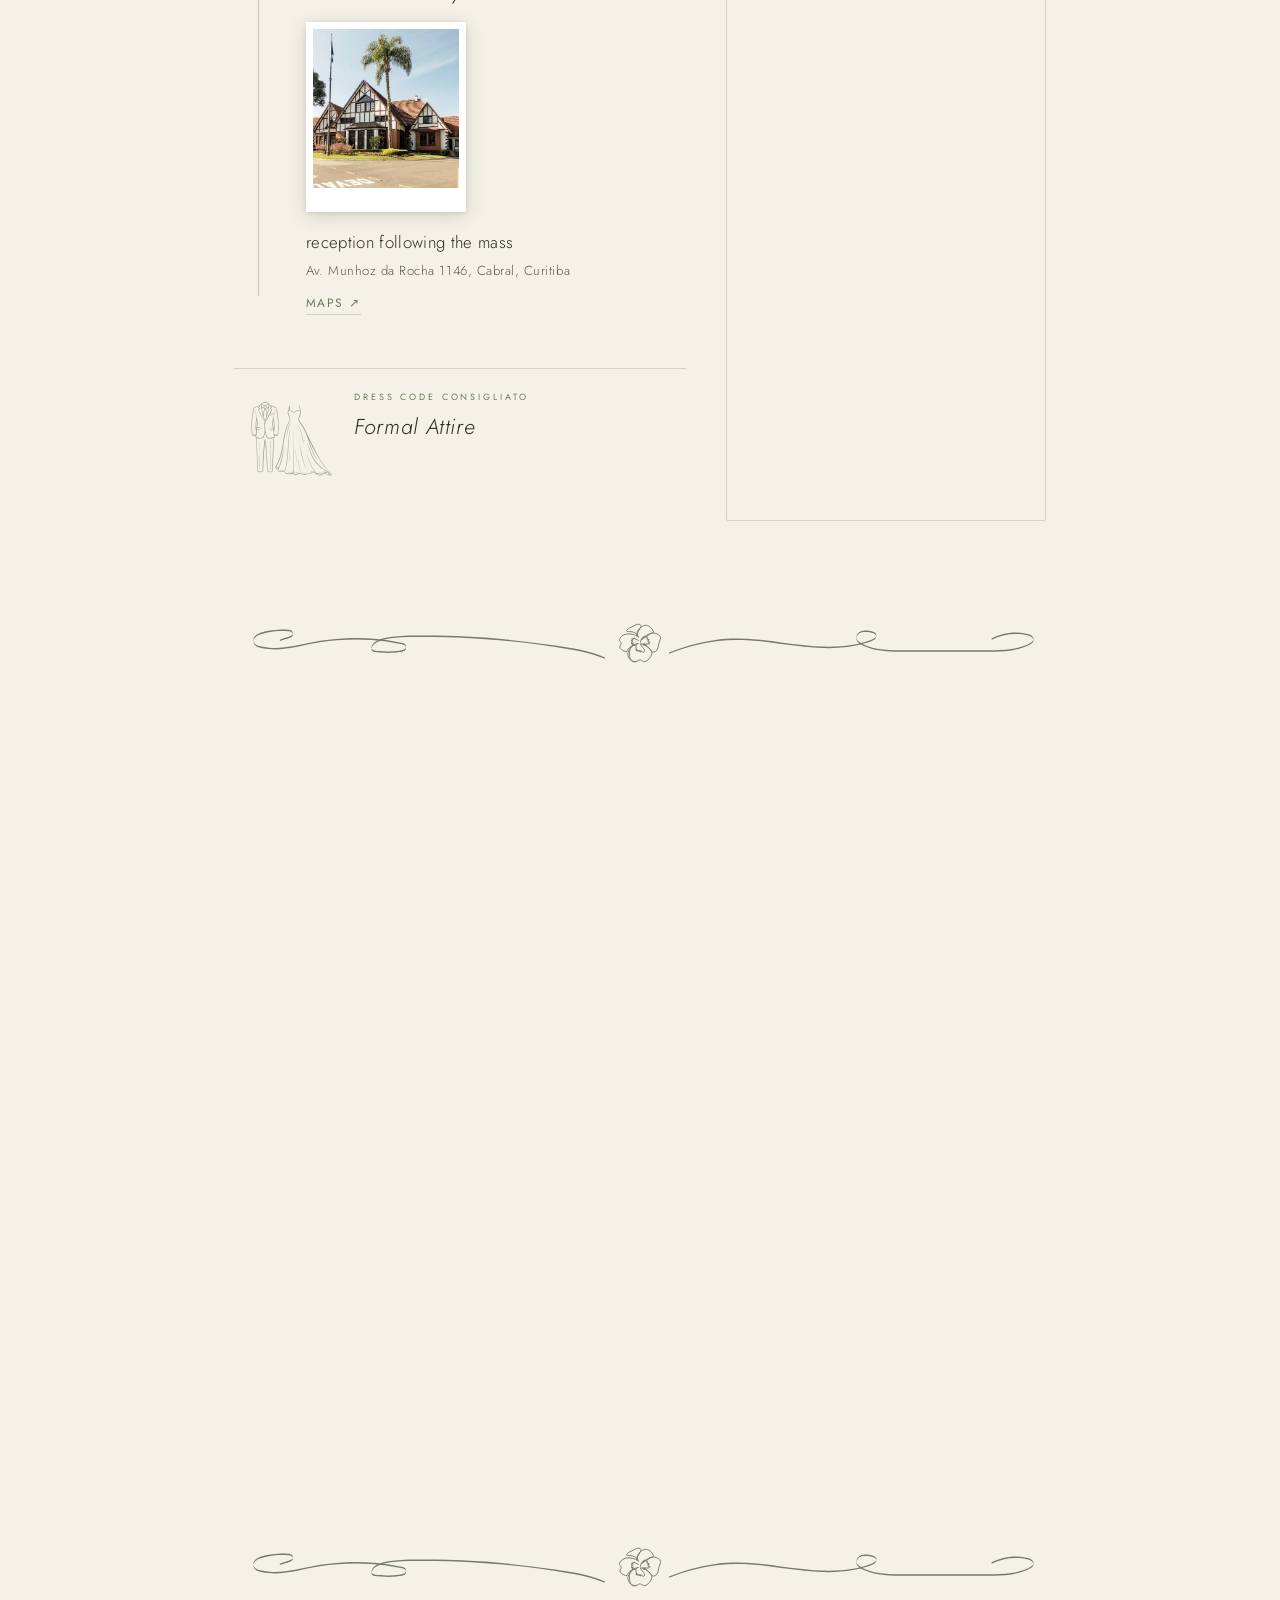
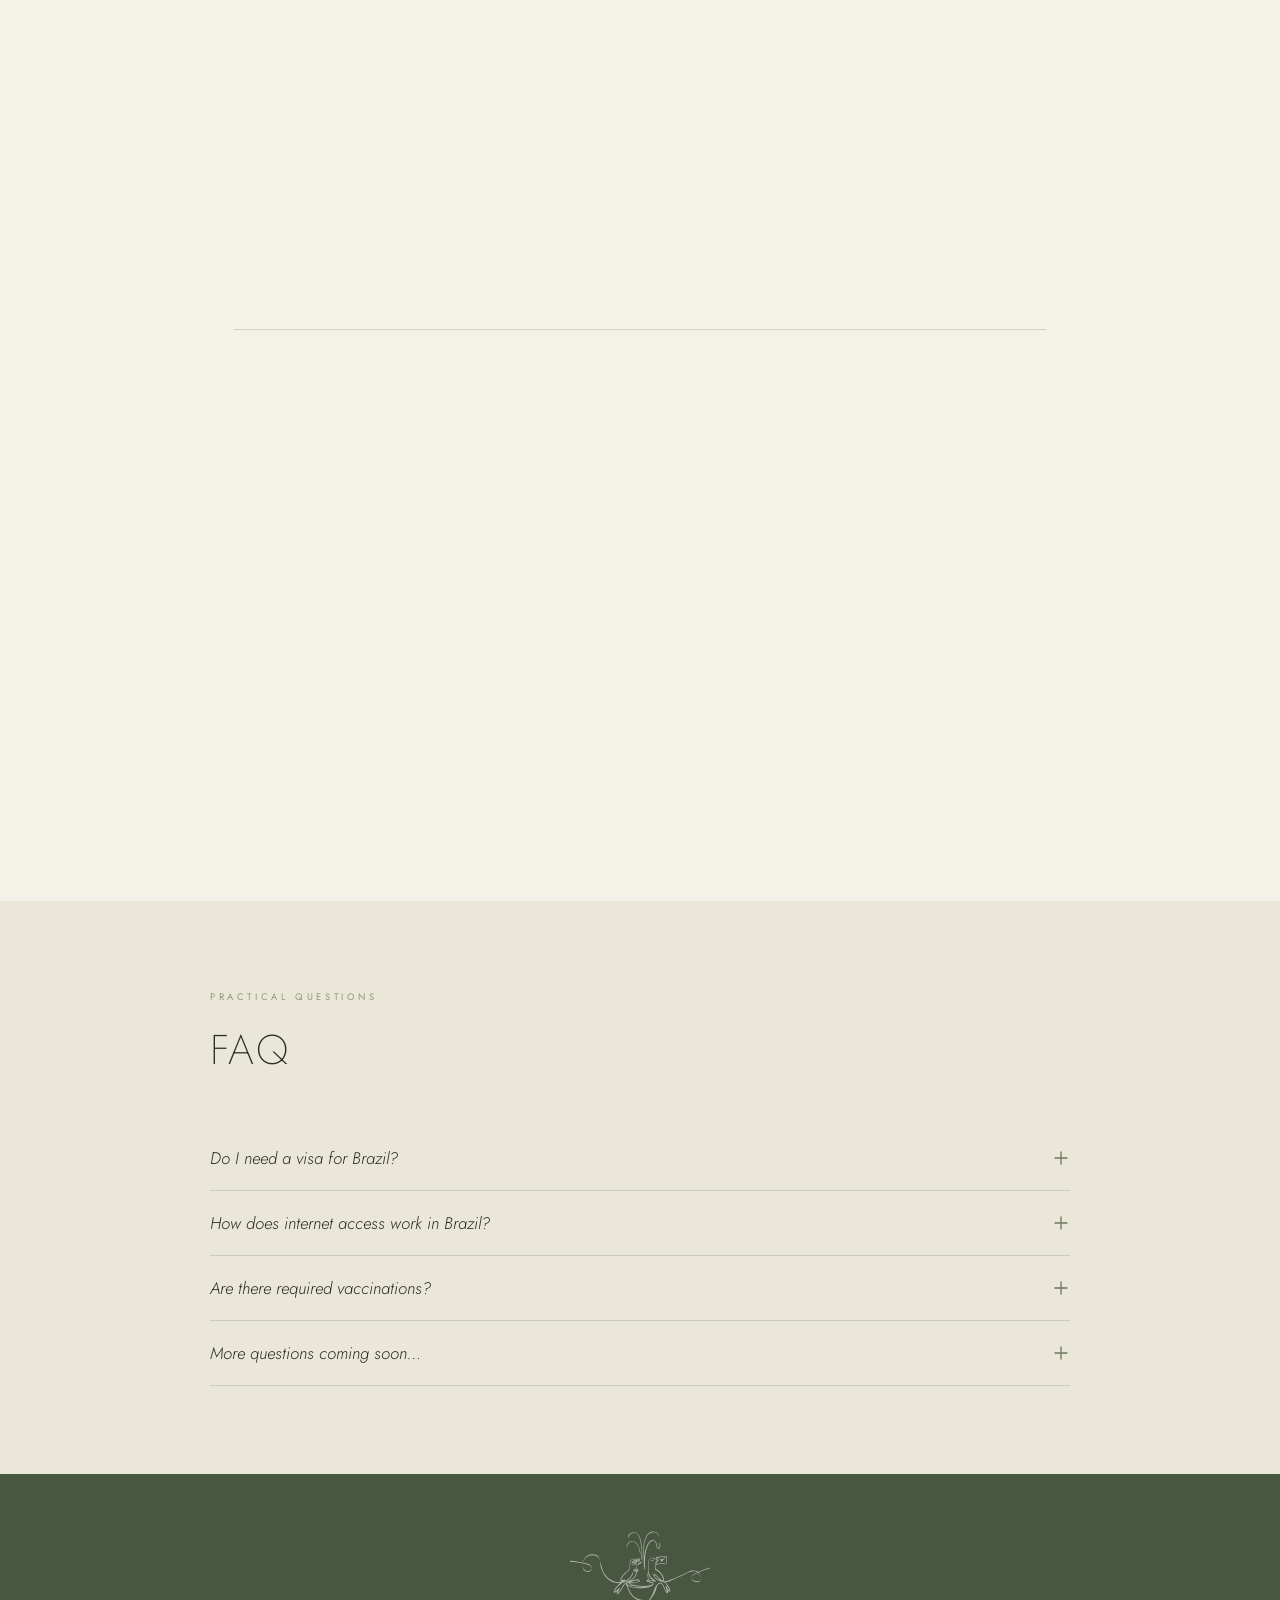
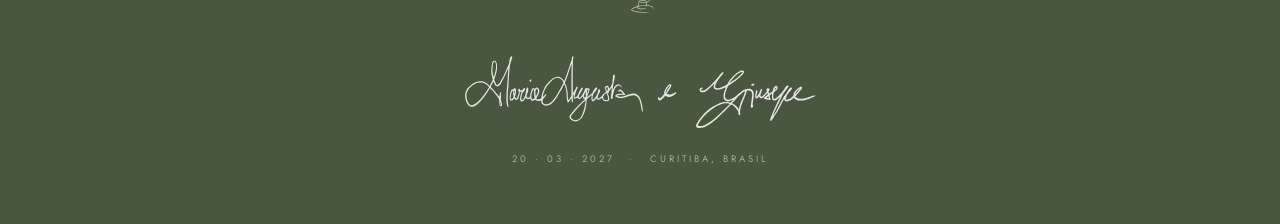
==== commit e594a09e: "iban satis e dress code" ====
--- a/matrimonio/index.html
+++ b/matrimonio/index.html
@@ -168,6 +168,7 @@
   #lang-bar .lang-btn + .lang-btn { border-left-color: var(--line) !important; }
   .lang-btn { padding: 4px 8px; font-size: 10px; }
   .dress-code-block { padding: 0; margin-bottom: -8px; }
+  .dress-icon { width: 85px; height: 85px; }
 
   /* Mobile: hide all static photos — slideshow takes over */
   .hero-photo { display: none !important; }
@@ -631,8 +632,8 @@
 }
 .dress-icon {
   flex-shrink: 0;
-  width: 72px;
-  height: 72px;
+  width: 100px;
+  height: 100px;
   opacity: 0.65;
 }
 .dress-label {
@@ -1928,8 +1929,8 @@
             </div>
           </div>
           <p class="timeline-date">
-            <span data-lang-inline="it">ricevimento dopo la messa</span>
-            <span data-lang-inline="pt">recepção após a missa</span>
+            <span data-lang-inline="it">A seguire dopo la messa</span>
+            <span data-lang-inline="pt">A seguir após a missa</span>
             <span data-lang-inline="en">reception following the mass</span>
           </p>
           <p class="timeline-address">Av. Munhoz da Rocha 1146, Cabral, Curitiba</p>
@@ -1943,9 +1944,9 @@
         <div>
           <p class="dress-label">Dress Code Consigliato</p>
           <p class="dress-value">
-            <span data-lang-inline="it">Cerimonia</span>
+            <span data-lang-inline="it">Formal Attire</span>
             <span data-lang-inline="pt">Passeio Completo</span>
-            <span data-lang-inline="en">Formal</span>
+            <span data-lang-inline="en">Formal Attire</span>
           </p>
         </div>
       </div>
@@ -2036,7 +2037,7 @@
     <div data-lang="it">
       <p class="section-eyebrow">Lista Nozze</p>
       <h2 class="section-title">Lista Nozze</h2>
-      <p class="gifts-intro">La vostra presenza è il regalo più bello. Per chi desiderasse farci un pensiero ecco alcune suggestioni!</p>
+      <p class="gifts-intro">La vostra presenza è il regalo più bello e l'unico che conta davvero per noi! Per chi desiderasse comunque farci anche un pensiero, ecco alcuni suggerimenti!</p>
     </div>
     <div data-lang="pt">
       <p class="section-eyebrow">Lista de Presentes</p>
@@ -2139,9 +2140,9 @@
           <span data-lang-inline="en">Italy Account</span>
         </label>
         <p class="iban-value">
-          <span data-lang-inline="it">IBAN in arrivo</span>
-          <span data-lang-inline="pt">IBAN em breve</span>
-          <span data-lang-inline="en">IBAN coming soon</span>
+          <span data-lang-inline="it">LU39 8100 SATI 3261 0500</span>
+          <span data-lang-inline="pt">LU39 8100 SATI 3261 0500</span>
+          <span data-lang-inline="en">LU39 8100 SATI 3261 0500</span>
         </p>
       </div>
       <div class="iban-entry">
@@ -2151,9 +2152,9 @@
           <span data-lang-inline="en">Brazil Account</span>
         </label>
         <p class="iban-value">
-          <span data-lang-inline="it">Dati in arrivo</span>
-          <span data-lang-inline="pt">Dados em breve</span>
-          <span data-lang-inline="en">Details coming soon</span>
+          <span data-lang-inline="it">pix: augusta.kroetz@gmail.com</span>
+          <span data-lang-inline="pt">pix: augusta.kroetz@gmail.com</span>
+          <span data-lang-inline="en">pix: augusta.kroetz@gmail.com</span>
         </p>
       </div>
     </div>
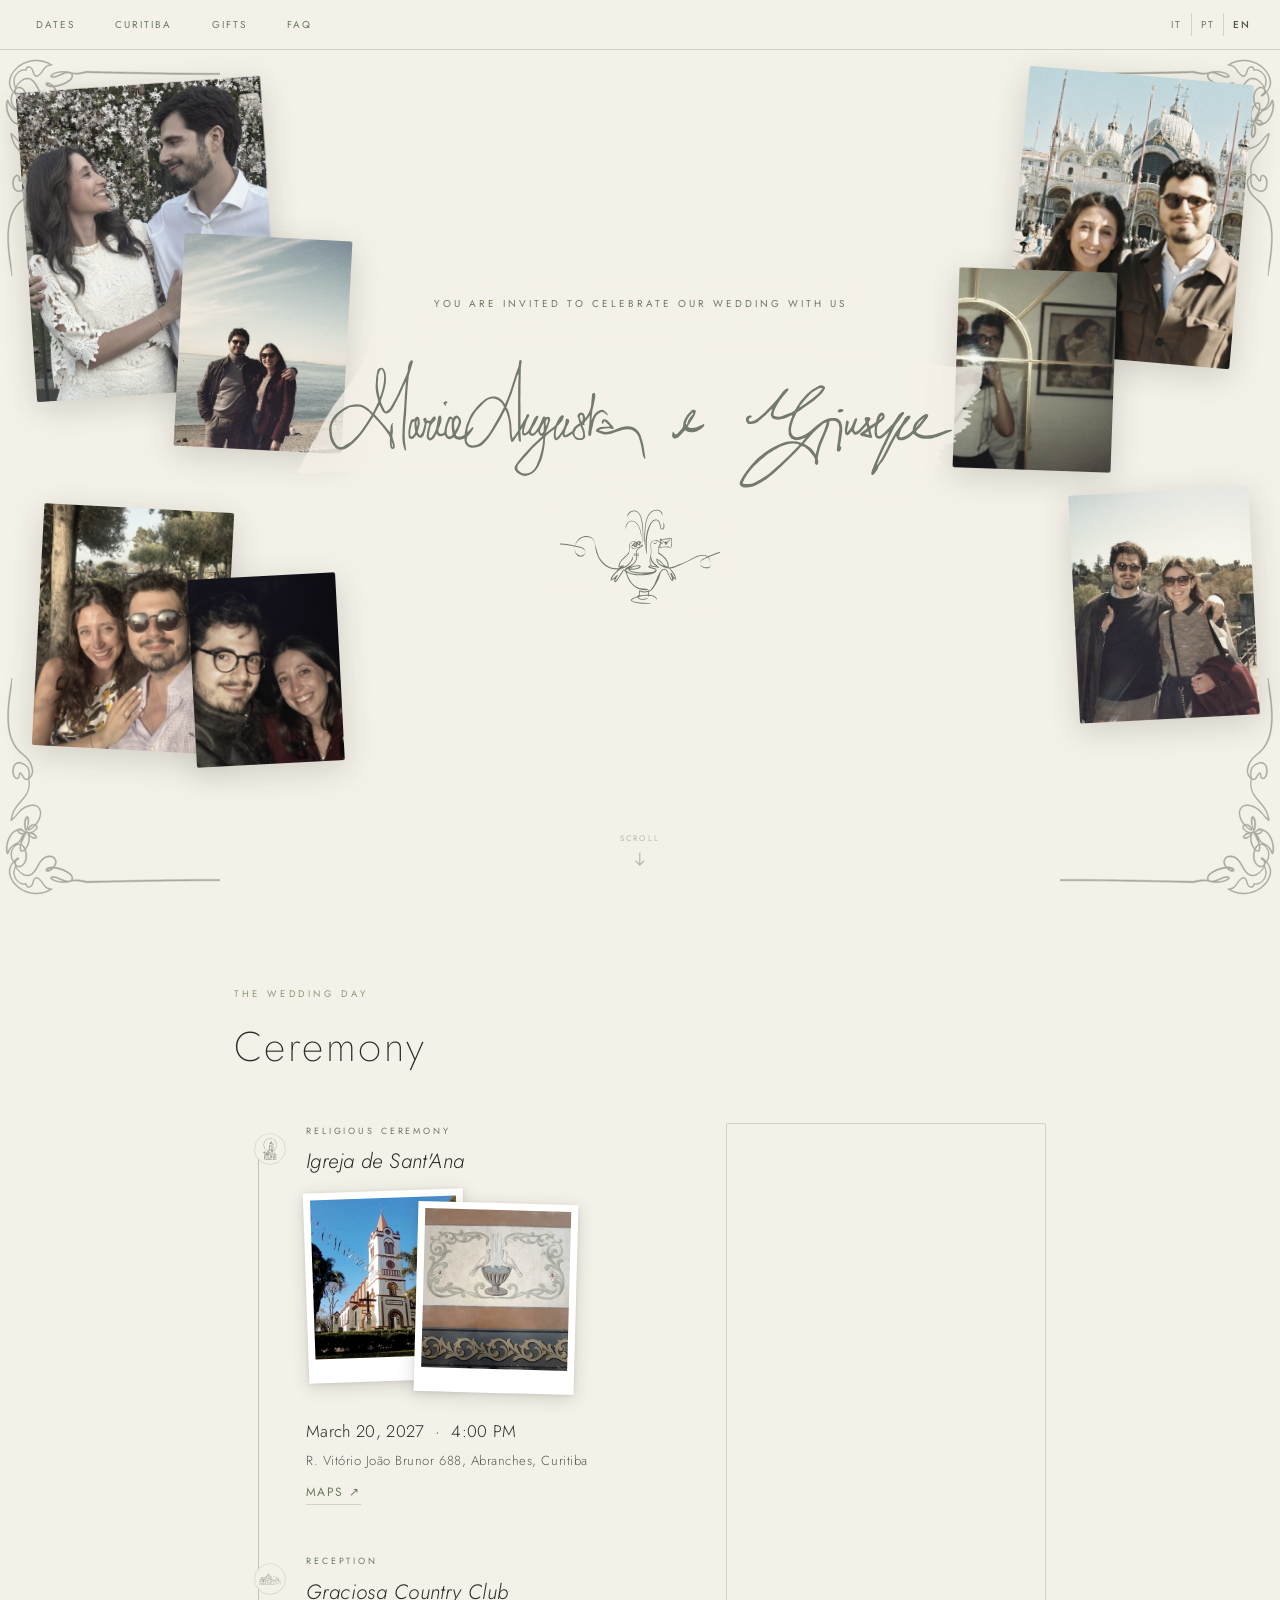
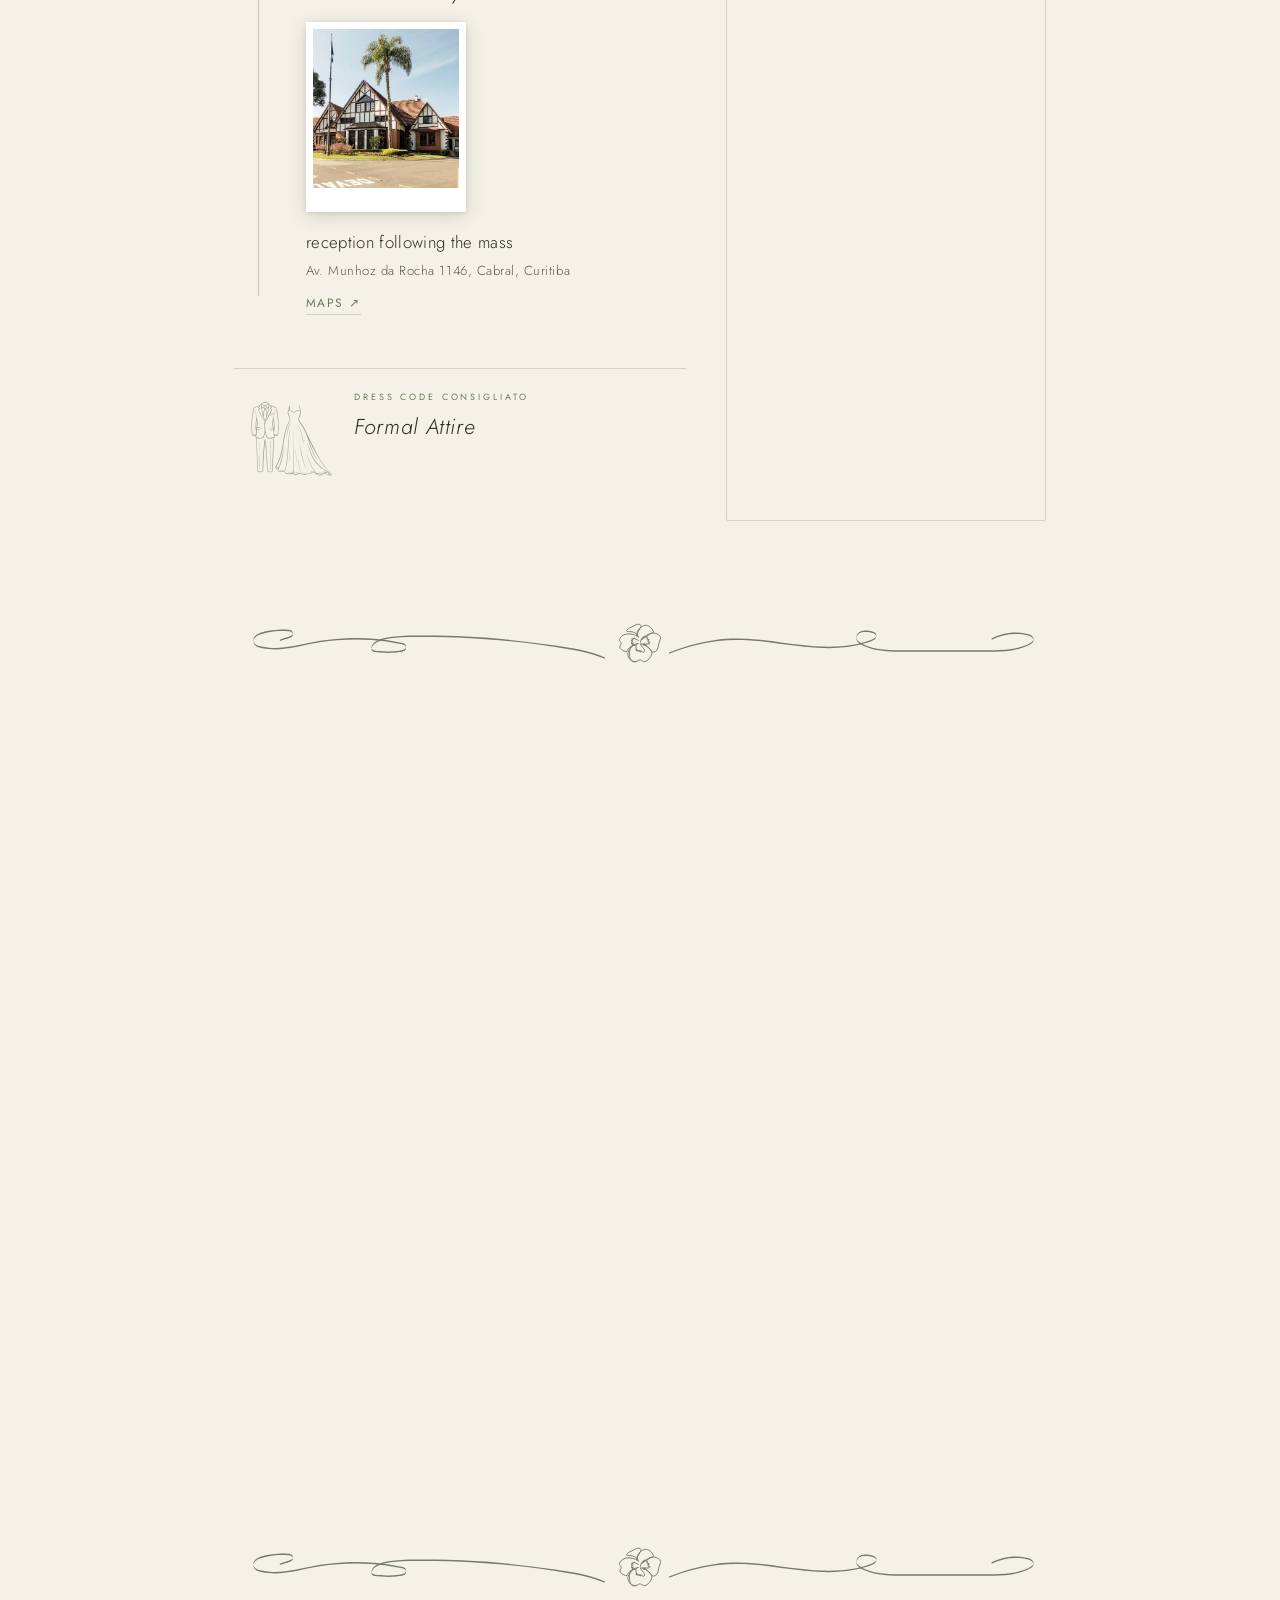
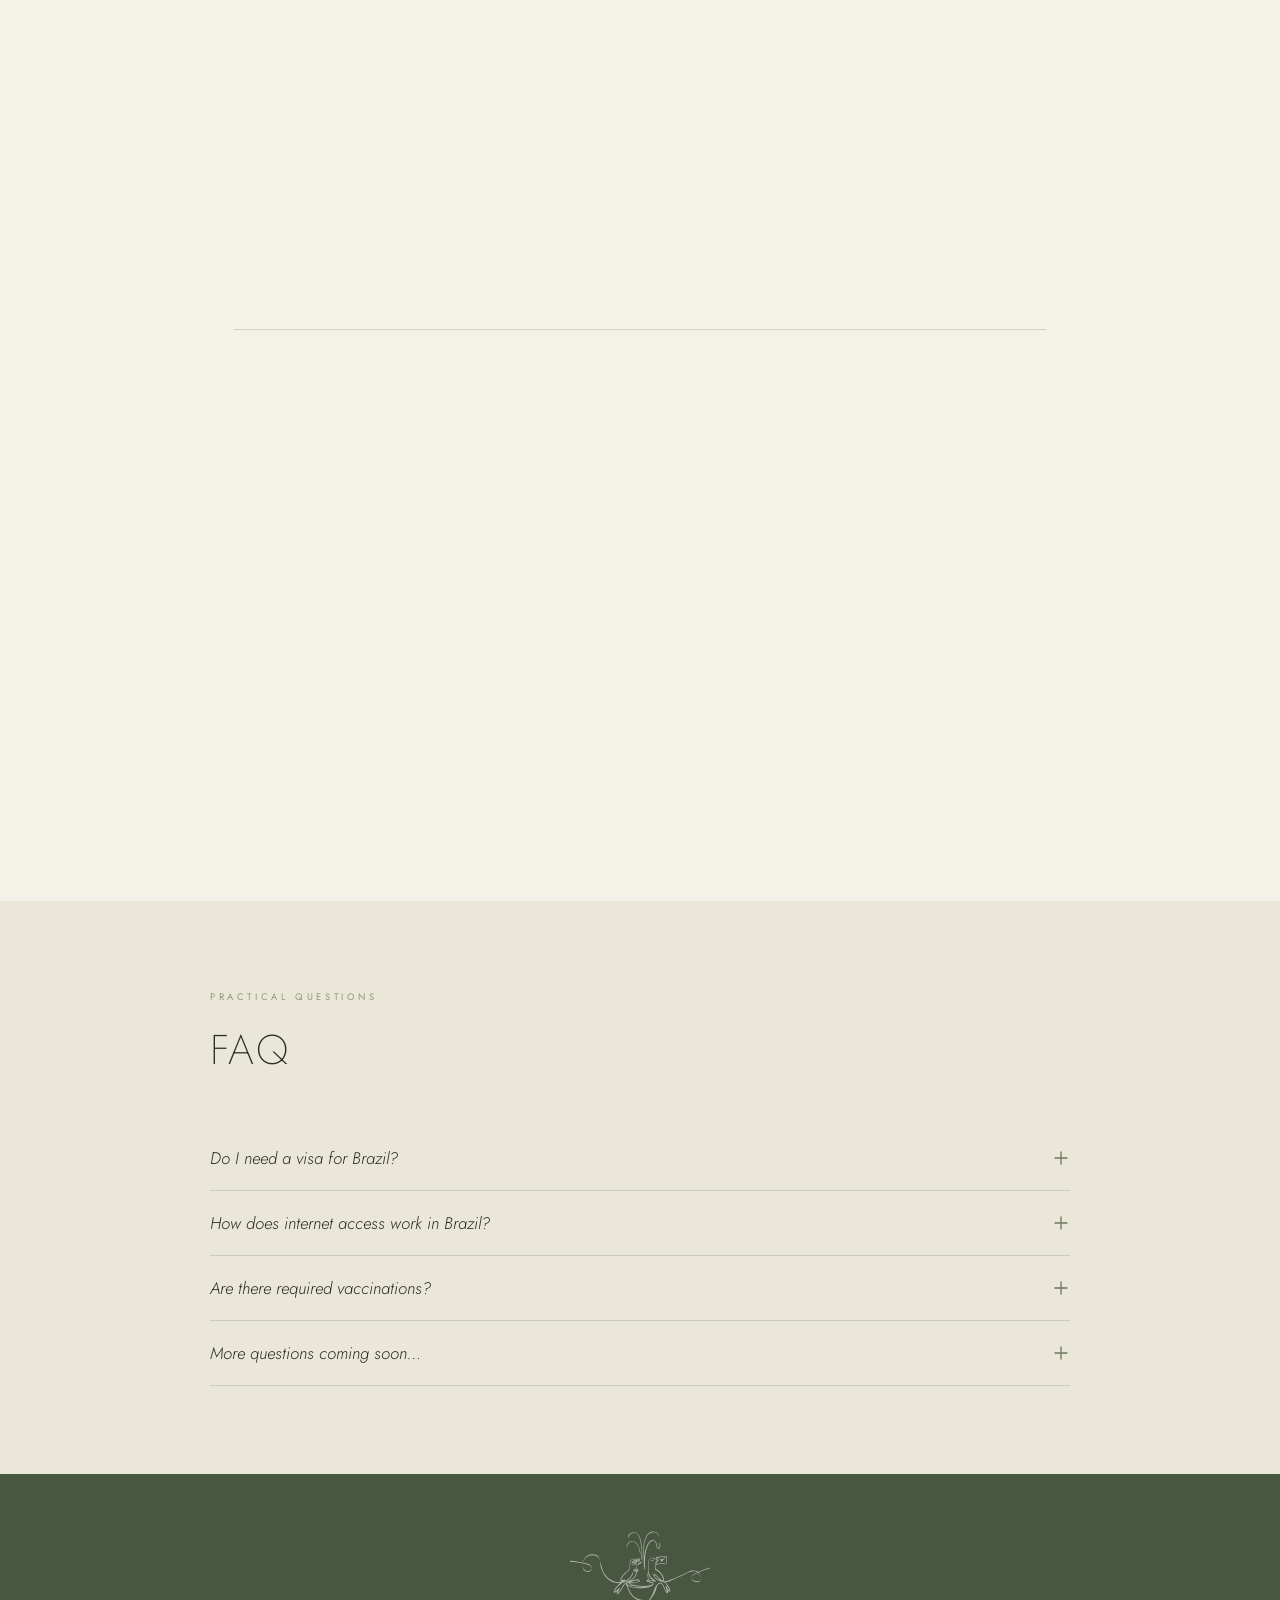
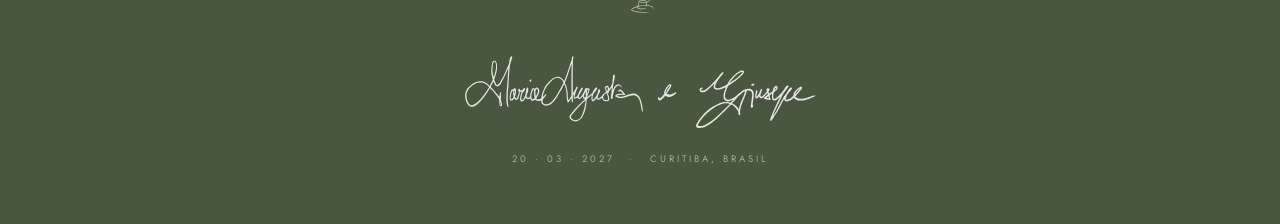
==== commit 3bd70e03: "photo santanna fix" ====
--- a/matrimonio/index.html
+++ b/matrimonio/index.html
@@ -1531,6 +1531,9 @@
     object-position: center 60%;
   }
   .section-inline-photo { width: 120px; height: 144px; }
+  .santana-photo-pair { width: 210px; height: 170px; }
+  .santana-photo-front { top: 10px; }
+  .timeline-place-row { gap: 8px; margin-bottom: 8px; }
 }
 
 /* ════════════════════════════════════════════════════
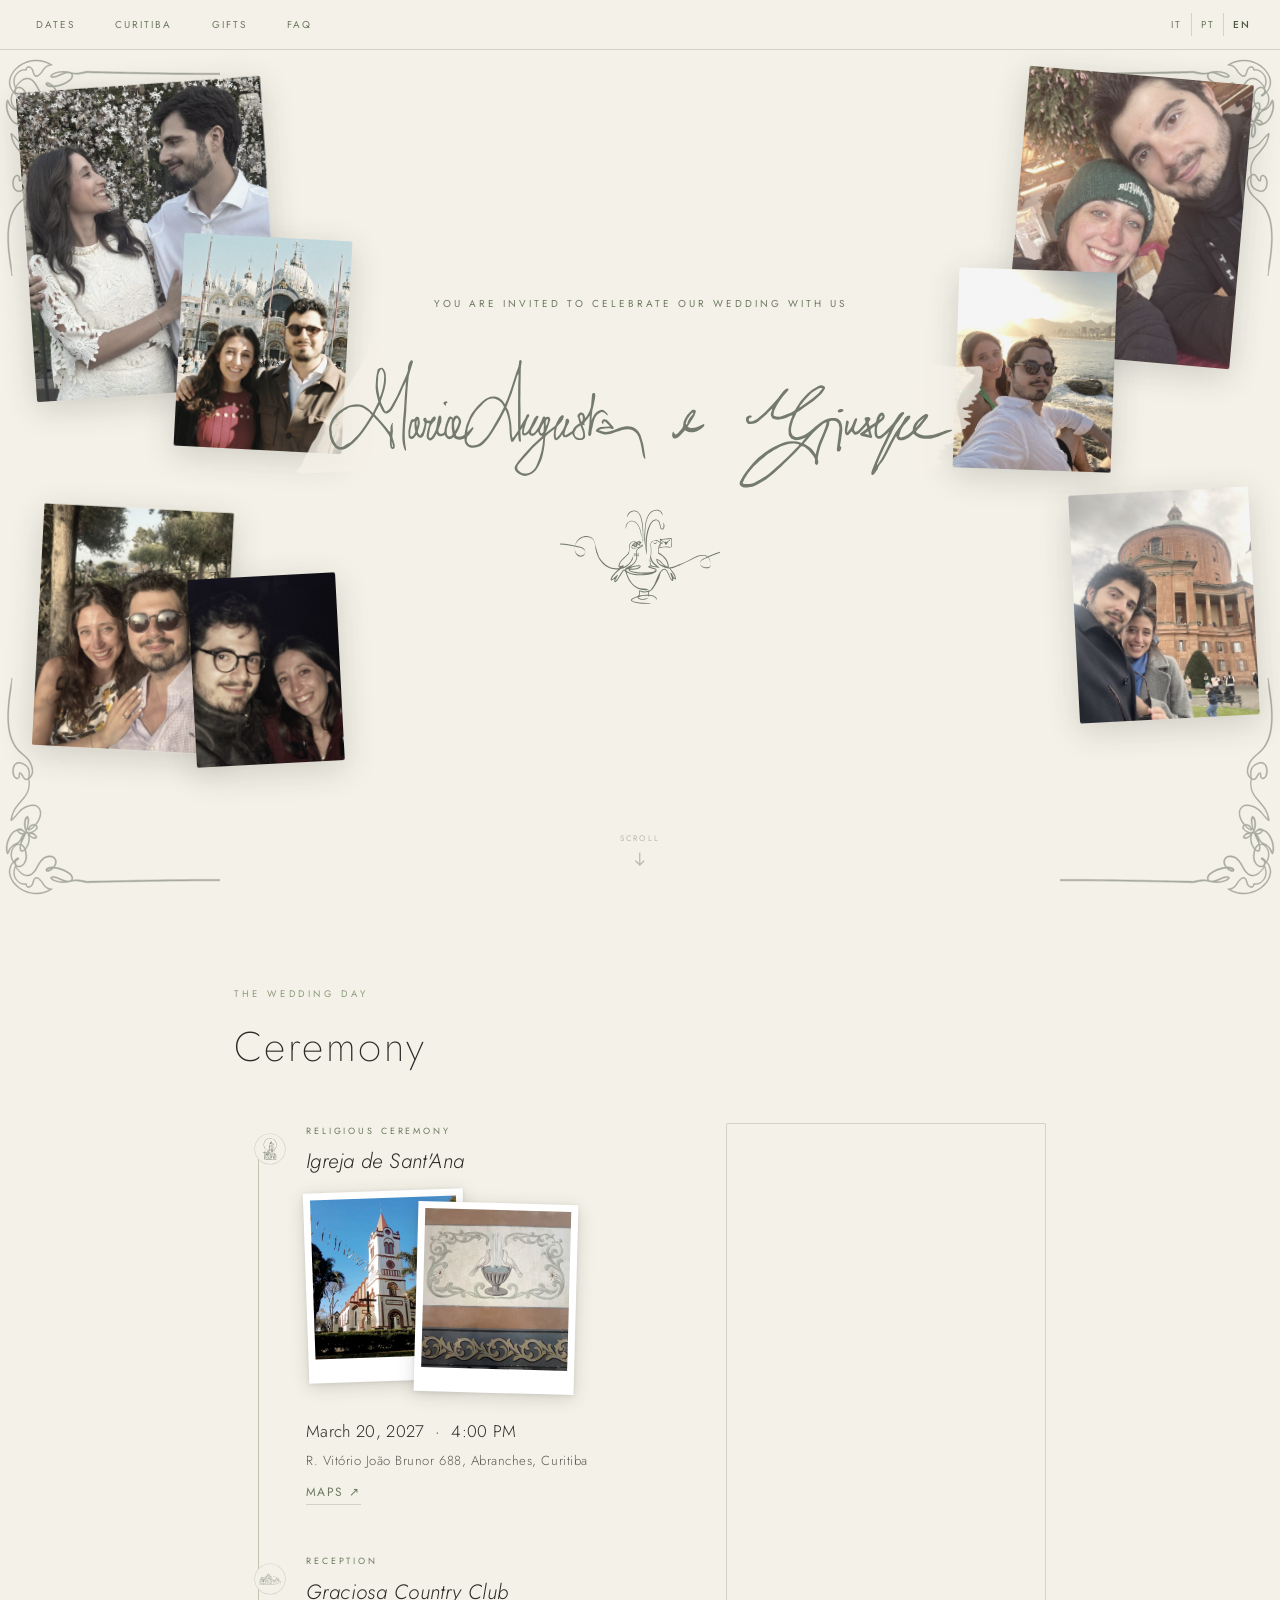
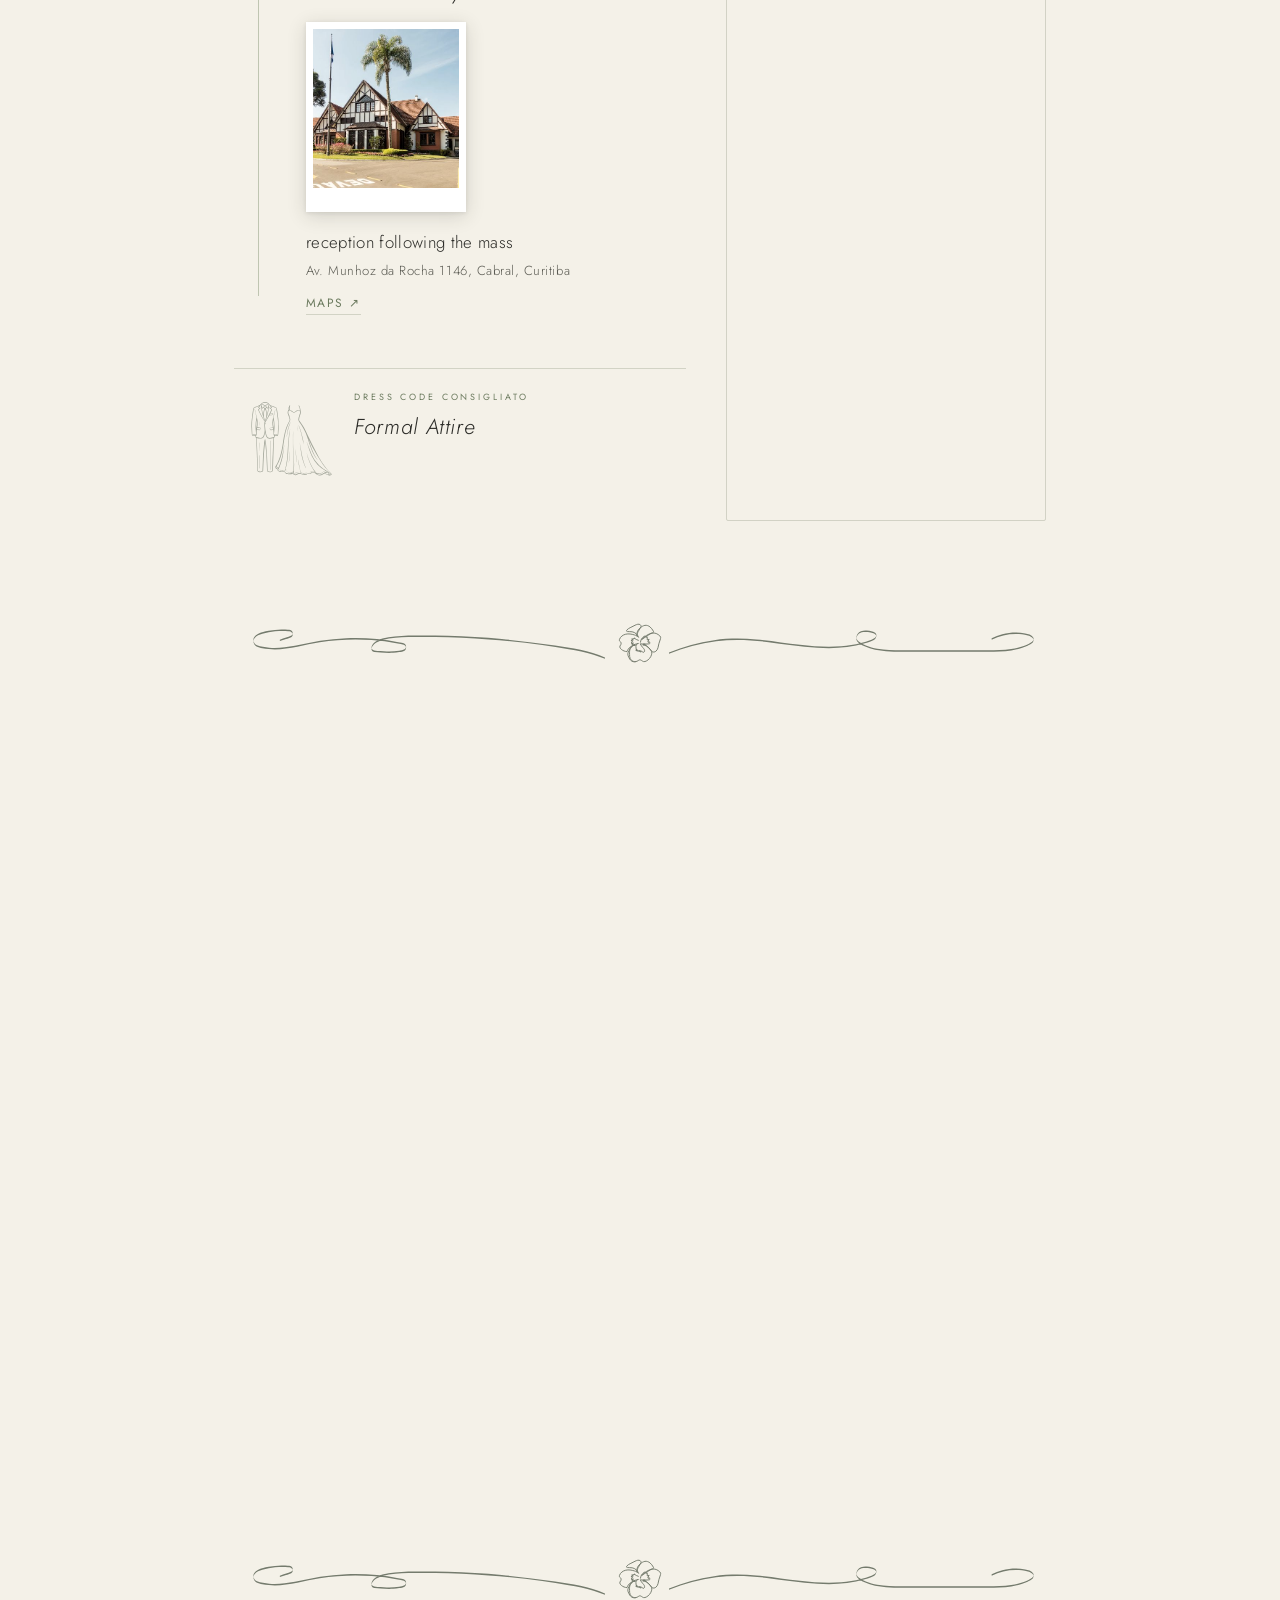
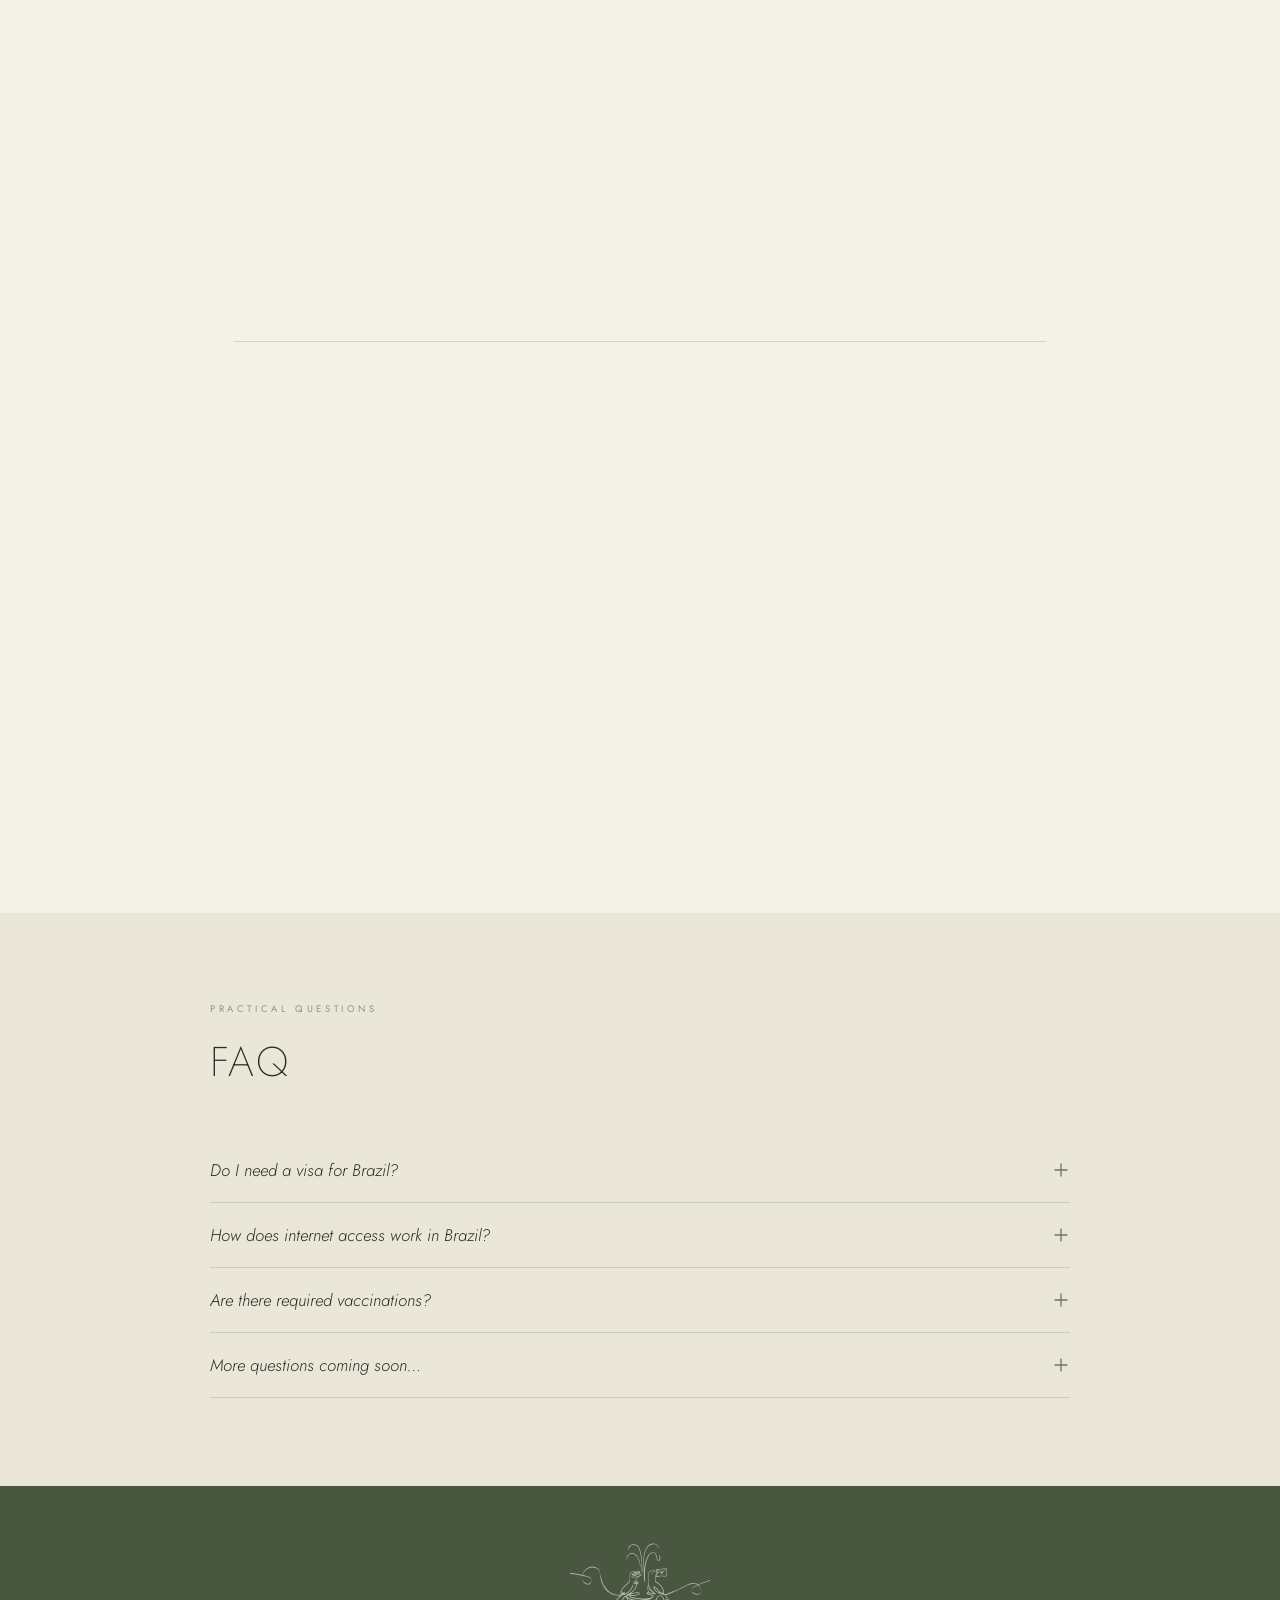
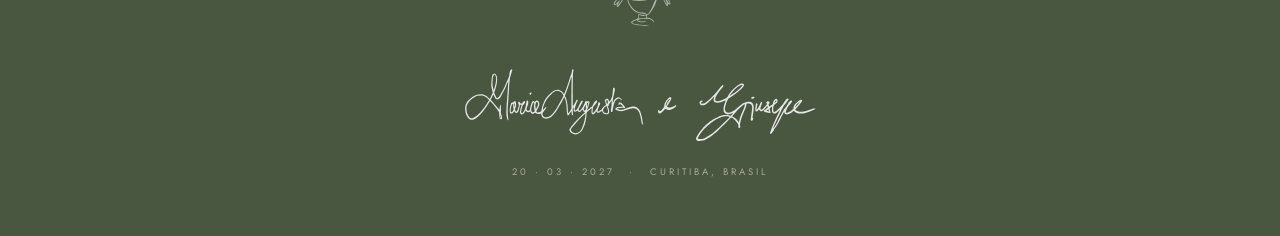
==== commit 2e7e2725: "text hotel" ====
--- a/matrimonio/index.html
+++ b/matrimonio/index.html
@@ -1976,16 +1976,18 @@
 
   <div class="curitiba-text">
     <div data-lang="it">
-      <p class="section-eyebrow">La nostra città</p>
-      <h2 class="section-title">Scopri Curitiba</h2>
+      <p class="section-eyebrow">Per chi viene in trasferta</p>
+      <h2 class="section-title">Curitiba e il Brasile</h2>
+      <p class="gifts-intro" style="font-size:0.88rem;margin-bottom:0;margin-top:-16px;">Per chi di voi ci seguirà fino a Curitiba, saremmo lieti di ospitarvi per la notte tra sabato 20 e domenica 21 marzo presso il <a href="https://maps.app.goo.gl/8y3dePRS6DqPmWYz9" target="_blank" rel="noopener" style="color:var(--sage-dark);text-decoration:underline;">Quality Hotel</a>. Per chi di voi desiderasse prolungare la vacanza in Brasile scriveteci e vi daremo tutti i contatti necessari.</p>
     </div>
     <div data-lang="pt">
-      <p class="section-eyebrow">Nossa cidade</p>
-      <h2 class="section-title">Descubra Curitiba</h2>
+      <p class="section-eyebrow">Para quem vem de fora</p>
+      <h2 class="section-title">Curitiba e o Brasil</h2>
     </div>
     <div data-lang="en">
-      <p class="section-eyebrow">Our city</p>
-      <h2 class="section-title">Explore Curitiba</h2>
+      <p class="section-eyebrow">For the travellers</p>
+      <h2 class="section-title">Curitiba and Brazil</h2>
+      <p class="gifts-intro" style="font-size:0.88rem;margin-bottom:0;margin-top:-16px;">For those of you joining us in Curitiba, we would love to have you stay for the night of Saturday 20th to Sunday 21st March at the <a href="https://maps.app.goo.gl/8y3dePRS6DqPmWYz9" target="_blank" rel="noopener" style="color:var(--sage-dark);text-decoration:underline;">Quality Hotel</a>. If you'd like to extend your stay and explore more of Brazil, get in touch and we'll share all the contacts you need.</p>
     </div>
 
     <div class="curitiba-categories fade-in-stagger">
@@ -2020,6 +2022,7 @@
       <span data-lang-inline="pt">Ver o guia →</span>
       <span data-lang-inline="en">See the guide →</span>
     </a>
+
   </div>
 
   <div class="section-photo" data-section-photo="curitiba" style="transform: rotate(-1.5deg) translateY(18px);">
